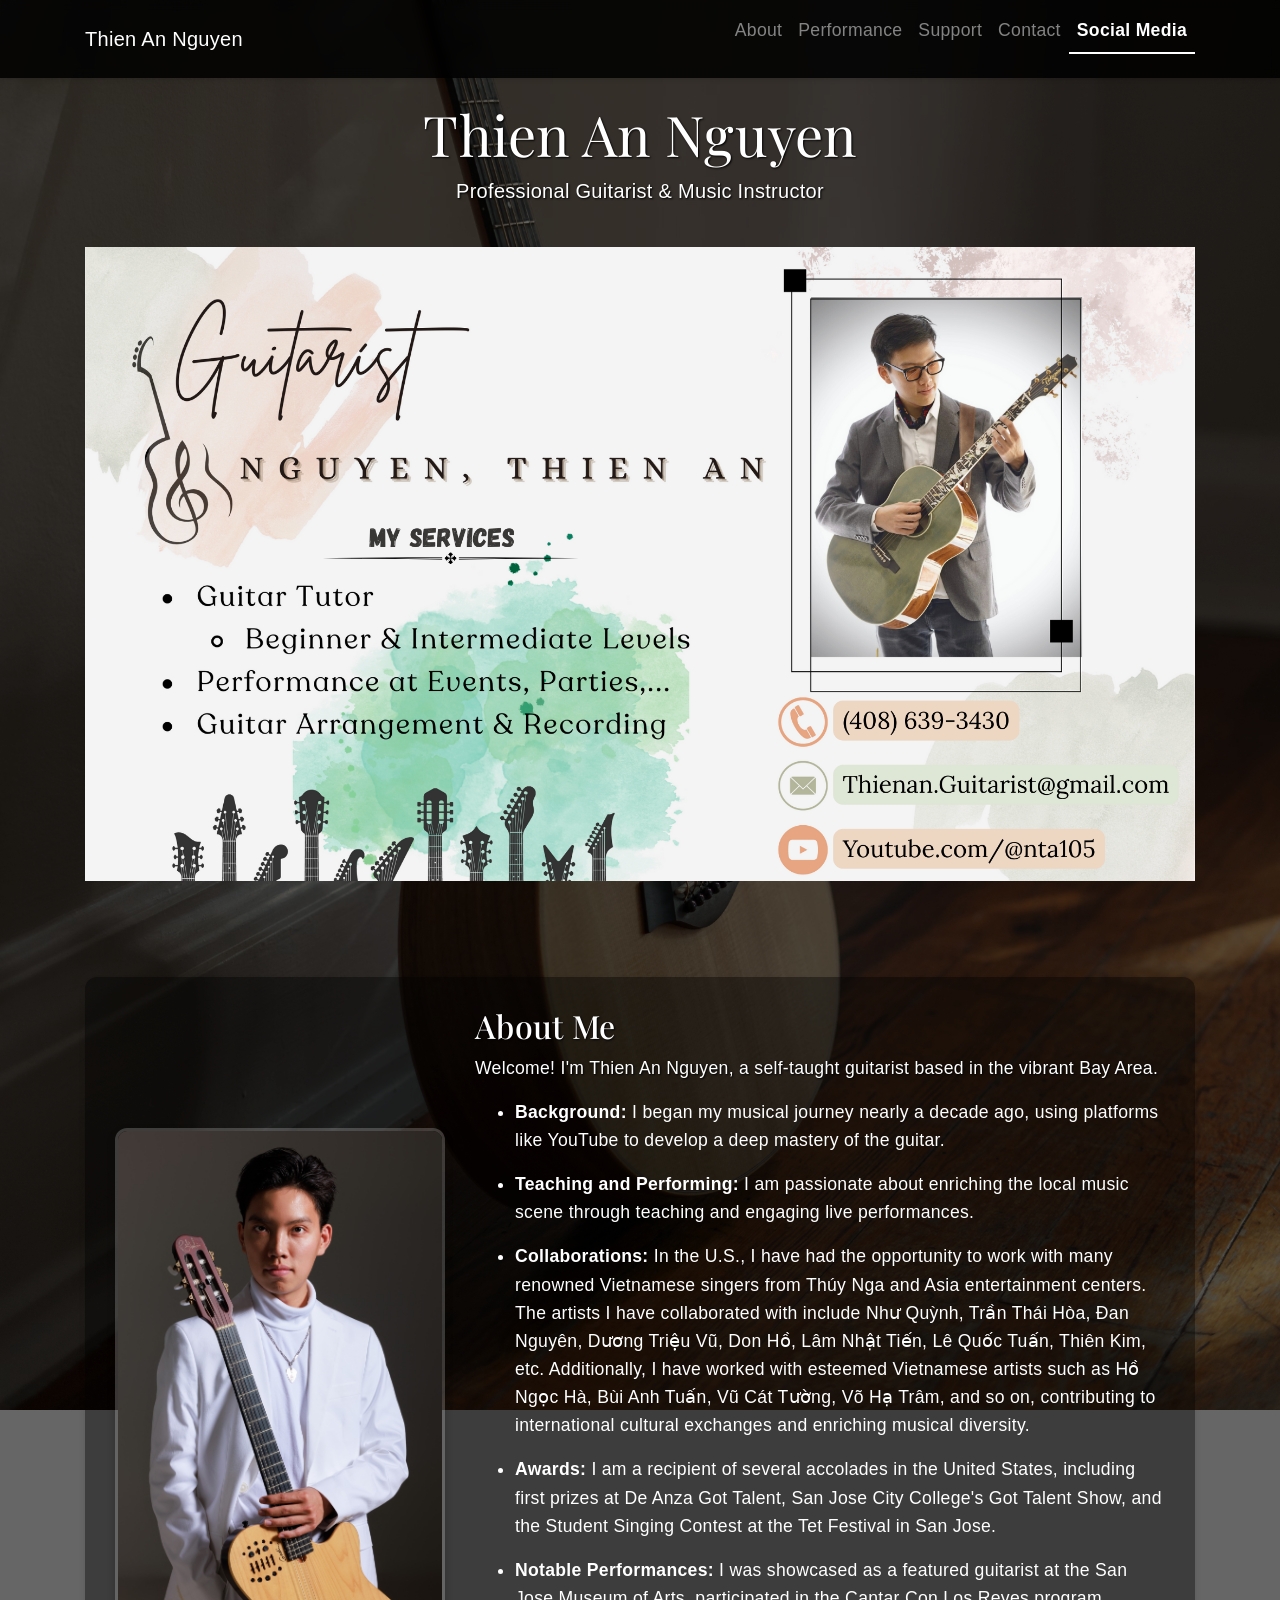
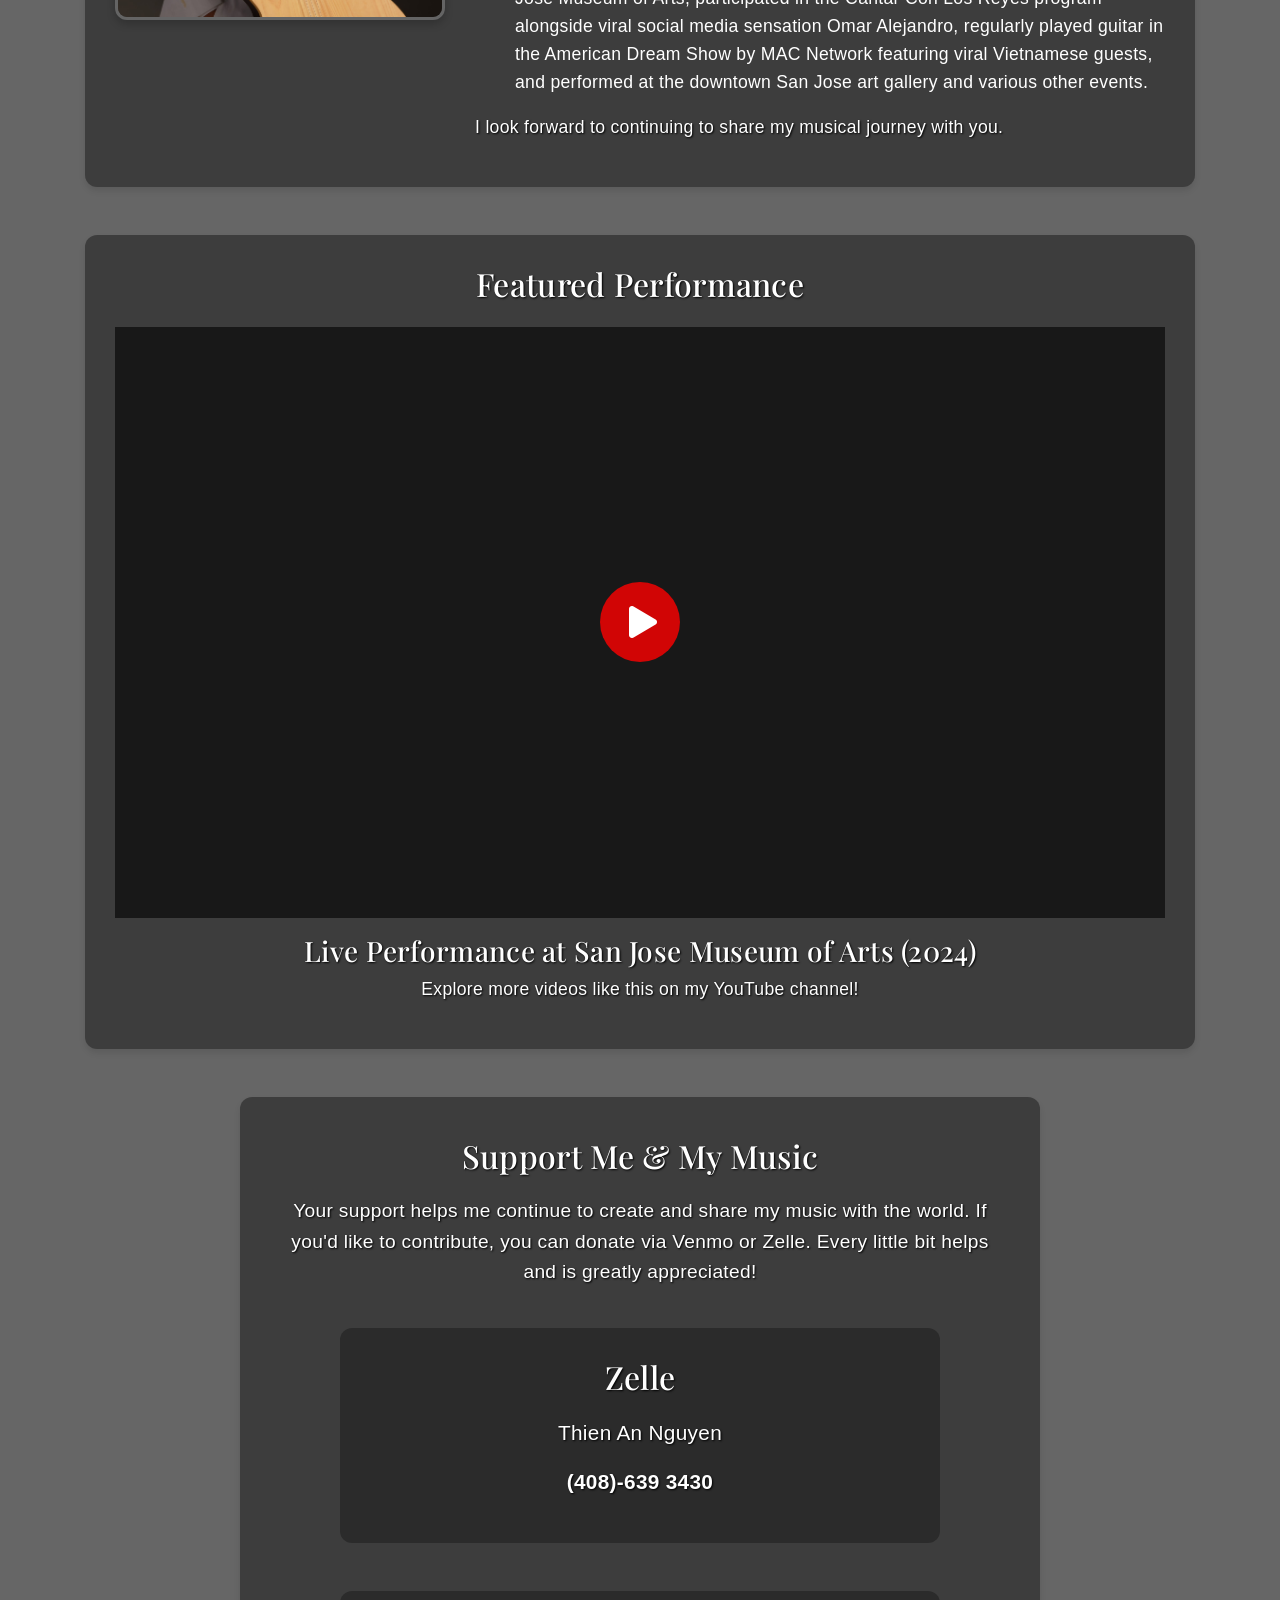
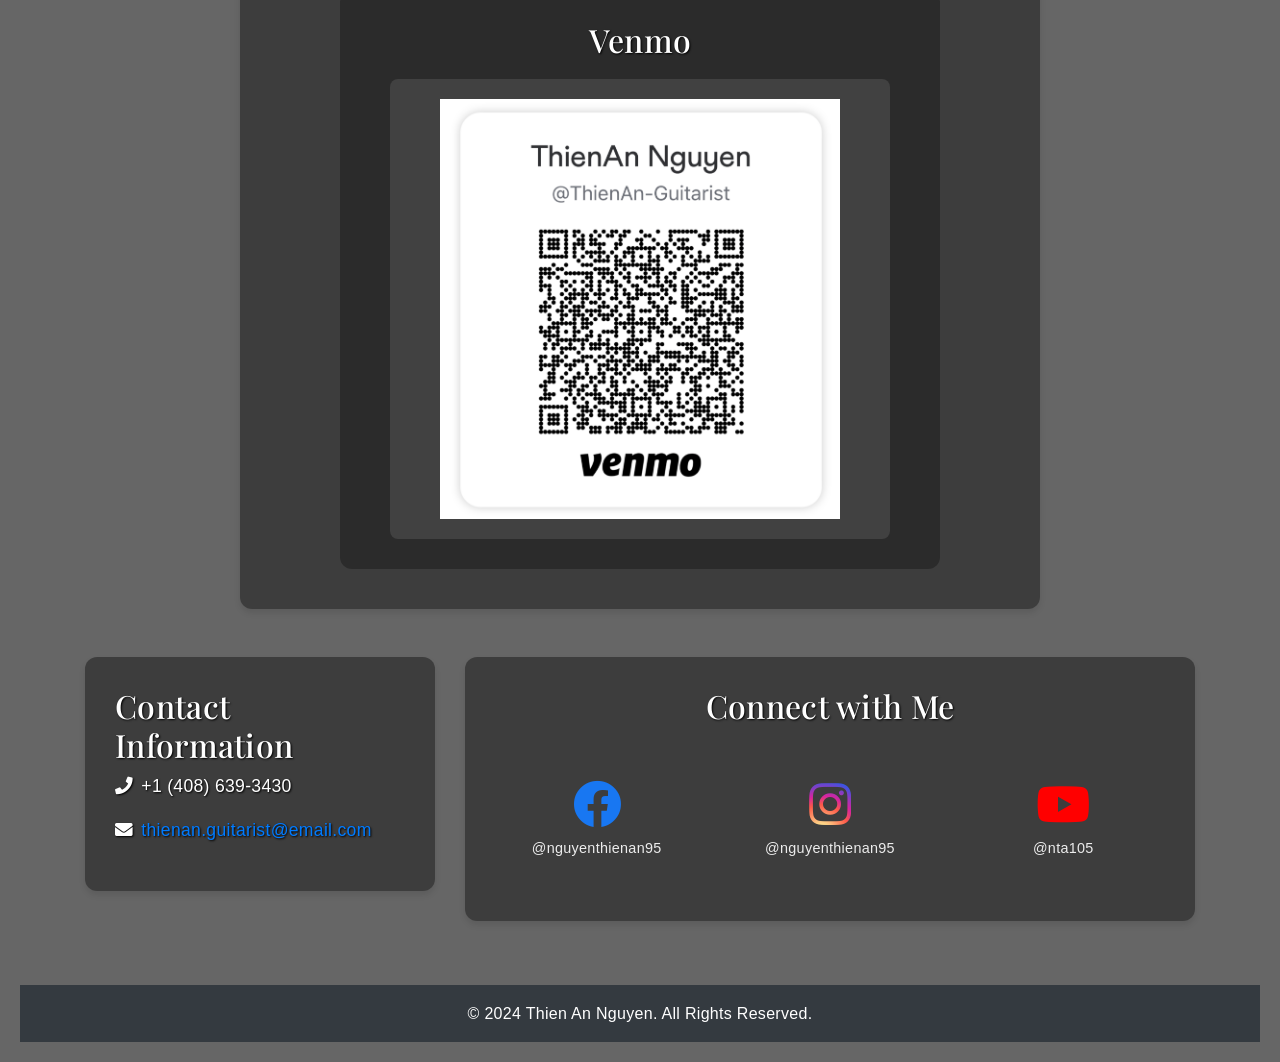
==== index.html @ 0497b530 "refactor: improve HTML structure and enhance CSS styles for better readability and responsiveness" ====
<!DOCTYPE html>
<html lang="en">

<head>
    <meta charset="UTF-8">
    <meta name="viewport" content="width=device-width, initial-scale=1.0">
    <meta name="description"
        content="Thien An Nguyen - Professional Guitarist & Music Instructor based in the Bay Area. Offering live performances and music instruction.">
    <meta name="robots" content="index,follow">
    <link rel="canonical" href="https://yourdomain.com/">
    <link rel="icon" href="favicon.ico" type="image/x-icon">
    <title>Thien An Nguyen - Guitarist | Professional Guitarist & Music Instructor</title>
    <link rel="stylesheet" href="https://maxcdn.bootstrapcdn.com/bootstrap/4.5.2/css/bootstrap.min.css">
    <link rel="stylesheet" href="https://cdnjs.cloudflare.com/ajax/libs/font-awesome/5.15.1/css/all.min.css">
    <link
        href="https://fonts.googleapis.com/css2?family=Merriweather:wght@300;400;700&family=Playfair+Display:wght@400;700&display=swap"
        rel="stylesheet">
    <link rel="stylesheet" href="styles.css">
</head>

<body>
    <nav class="navbar navbar-expand-lg navbar-dark fixed-top">
        <div class="container">
            <a class="navbar-brand" href="#">Thien An Nguyen</a>
            <button class="navbar-toggler" type="button" data-toggle="collapse" data-target="#navbarNav"
                aria-controls="navbarNav" aria-expanded="false" aria-label="Toggle navigation">
                <span class="navbar-toggler-icon"></span>
            </button>
            <div class="collapse navbar-collapse" id="navbarNav">
                <ul class="navbar-nav ml-auto">
                    <li class="nav-item">
                        <a class="nav-link" href="#about">About</a>
                    </li>
                    <li class="nav-item">
                        <a class="nav-link" href="#featured-video">Performance</a>
                    </li>
                    <li class="nav-item">
                        <a class="nav-link" href="#donate">Support</a>
                    </li>
                    <li class="nav-item">
                        <a class="nav-link" href="#contact-info">Contact</a>
                    </li>
                    <li class="nav-item">
                        <a class="nav-link" href="#connect">Social Media</a>
                    </li>
                </ul>
            </div>
        </div>
    </nav>

    <header class="text-center text-white">
        <div class="container py-4">
            <h1 class="display-4">Thien An Nguyen</h1>
            <p class="lead">Professional Guitarist & Music Instructor</p>
            <img src="images/Guitar (media 2).png" alt="Thien An Nguyen" class="img-fluid my-4" loading="lazy">
        </div>
    </header>

    <div class="container mt-5">
        <main>
            <!-- About Me Section - Full width -->
            <section id="about" class="mb-5">
                <div class="row align-items-center">
                    <!-- Profile Picture Column -->
                    <div class="col-lg-4 text-center mb-4 mb-lg-0">
                        <img src="images/profile.jpg" alt="Thien An Nguyen Profile" class="profile-image img-fluid mb-3"
                            loading="lazy">
                    </div>
                    <!-- About Me Content Column -->
                    <div class="col-lg-8">
                        <h2>About Me</h2>
                        <p>Welcome! I'm Thien An Nguyen, a self-taught guitarist based in the vibrant Bay Area.</p>
                        <ul>
                            <li><strong>Background:</strong> I began my musical journey nearly a decade ago, using
                                platforms like YouTube to develop a deep mastery of the guitar.</li>
                            <li><strong>Teaching and Performing:</strong> I am passionate about enriching the local
                                music scene through teaching and engaging live performances.</li>
                            <li><strong>Collaborations:</strong> In the U.S., I have had the opportunity to work with
                                many renowned Vietnamese singers from Thúy Nga and Asia entertainment centers. The
                                artists I have collaborated with include Như Quỳnh, Trần Thái Hòa, Đan Nguyên, Dương
                                Triệu Vũ, Don Hồ, Lâm Nhật Tiến, Lê Quốc Tuấn, Thiên Kim, etc. Additionally, I have
                                worked with esteemed Vietnamese artists such as Hồ Ngọc Hà, Bùi Anh Tuấn, Vũ Cát Tường,
                                Võ Hạ Trâm, and so on, contributing to international cultural exchanges and enriching
                                musical diversity.</li>
                            <li><strong>Awards:</strong> I am a recipient of several accolades in the United States,
                                including first prizes at De Anza Got Talent, San Jose City College's Got Talent Show,
                                and the Student Singing Contest at the Tet Festival in San Jose.</li>
                            <li><strong>Notable Performances:</strong> I was showcased as a featured guitarist at the
                                San Jose Museum of Arts, participated in the Cantar Con Los Reyes program alongside
                                viral social media sensation Omar Alejandro, regularly played guitar in the American
                                Dream Show by MAC Network featuring viral Vietnamese guests, and performed at the
                                downtown San Jose art gallery and various other events.</li>
                        </ul>
                        <p>I look forward to continuing to share my musical journey with you.</p>
                    </div>
                </div>
            </section>

            <!-- Featured Video Section -->
            <section id="featured-video" class="video-container mb-5">
                <h2 class="text-center mb-4">Featured Performance</h2>
                <div class="embed-responsive embed-responsive-16by9 video-wrapper">
                    <div id="video-overlay" class="video-overlay">
                        <button class="play-button">
                            <i class="fas fa-play"></i>
                        </button>
                    </div>
                    <iframe id="youtube-video" class="embed-responsive-item" src=""
                        data-src="https://www.youtube.com/embed/8Xu0W06eUaw"
                        allow="accelerometer; clipboard-write; encrypted-media; gyroscope; picture-in-picture"
                        allowfullscreen>
                    </iframe>
                </div>
                <div class="text-center mt-3">
                    <h3>Live Performance at San Jose Museum of Arts (2024)</h3>
                    <p>Explore more videos like this on my YouTube channel!</p>
                </div>
            </section>

            <!-- Support Section -->
            <section id="donate" class="mb-5">
                <h2 class="text-center">Support Me & My Music</h2>
                <p class="text-center">Your support helps me continue to create and share my music with the world. If
                    you'd like to contribute, you can donate via Venmo or Zelle. Every little bit helps and is greatly
                    appreciated!</p>

                <!-- Zelle Info -->
                <div class="support-card mb-5">
                    <h3>Zelle</h3>
                    <p>Thien An Nguyen</p>
                    <p><strong>(408)-639 3430</strong></p>
                </div>

                <!-- Venmo Info -->
                <div class="support-card">
                    <h3>Venmo</h3>
                    <div class="qr-container">
                        <img src="images/Venmo QRC.png" alt="Venmo QR Code" class="venmo-qr" loading="lazy">
                    </div>
                </div>
            </section>

            <!-- Improved Contact and Social Media section -->
            <div class="row mt-5">
                <div class="col-md-4">
                    <section id="contact-info" class="contact-card">
                        <h2>Contact Information</h2>
                        <div class="contact-details">
                            <p><i class="fas fa-phone mr-2"></i>+1 (408) 639-3430</p>
                            <p><i class="fas fa-envelope mr-2"></i><a
                                    href="mailto:thienan.guitarist@email.com">thienan.guitarist@email.com</a></p>
                        </div>
                    </section>
                </div>
                <div class="col-md-8">
                    <section id="connect">
                        <h2 class="text-center mb-4">Connect with Me</h2>
                        <div class="row justify-content-center">
                            <!-- Facebook Section -->
                            <div class="col-sm-4 text-center">
                                <div class="social-card">
                                    <a href="https://www.facebook.com/nguyenthienan95/" class="social-icon facebook"
                                        aria-label="Follow on Facebook">
                                        <i class="fab fa-facebook fa-2x"></i>
                                        <span class="social-handle">@nguyenthienan95</span>
                                    </a>
                                </div>
                            </div>

                            <!-- Instagram Section -->
                            <div class="col-sm-4 text-center">
                                <div class="social-card">
                                    <a href="https://www.instagram.com/nguyenthienan95/" class="social-icon instagram"
                                        aria-label="Follow on Instagram">
                                        <i class="fab fa-instagram fa-2x"></i>
                                        <span class="social-handle">@nguyenthienan95</span>
                                    </a>
                                </div>
                            </div>

                            <!-- YouTube Section -->
                            <div class="col-sm-4 text-center">
                                <div class="social-card">
                                    <a href="https://www.youtube.com/nta105" class="social-icon youtube"
                                        aria-label="Subscribe on YouTube">
                                        <i class="fab fa-youtube fa-2x"></i>
                                        <span class="social-handle">@nta105</span>
                                    </a>
                                </div>
                            </div>
                        </div>
                    </section>
                </div>
            </div>
        </main>
    </div>

    <footer class="bg-dark text-white text-center py-3 mt-4">
        &copy; 2024 Thien An Nguyen. All Rights Reserved.
    </footer>
    <script src="https://code.jquery.com/jquery-3.5.1.slim.min.js"></script>
    <script src="https://cdn.jsdelivr.net/npm/@popperjs/core@2.5.4/dist/umd/popper.min.js"></script>
    <script src="https://maxcdn.bootstrapcdn.com/bootstrap/4.5.2/js/bootstrap.min.js"></script>
    <script>
        // Add active class to nav links based on scroll position
        document.addEventListener('DOMContentLoaded', function () {
            const sections = document.querySelectorAll('section');
            const navLinks = document.querySelectorAll('.nav-link');

            window.addEventListener('scroll', () => {
                let current = '';

                sections.forEach(section => {
                    const sectionTop = section.offsetTop;
                    const sectionHeight = section.clientHeight;
                    if (pageYOffset >= sectionTop - 150) {
                        current = section.getAttribute('id');
                    }
                });

                navLinks.forEach(link => {
                    link.classList.remove('active');
                    if (link.getAttribute('href').slice(1) === current) {
                        link.classList.add('active');
                    }
                });
            });
        });
    </script>
    <script>
        document.addEventListener('DOMContentLoaded', function () {
            const overlay = document.getElementById('video-overlay');
            const video = document.getElementById('youtube-video');

            if (overlay && video) {
                overlay.addEventListener('click', function () {
                    const src = video.getAttribute('data-src');
                    if (src) {
                        video.src = src + '?autoplay=1';
                    }
                    overlay.classList.add('hidden');
                });
            }
        });
    </script>
    <!-- Back to Top Button -->
    <button id="back-to-top" aria-label="Back to top"
        style="display:none;position:fixed;bottom:1rem;right:1rem;background:#333;color:#fff;border:none;border-radius:50%;width:40px;height:40px;font-size:1.5rem;cursor:pointer;z-index:1000;">↑</button>
    <script>
        // Show/hide back-to-top button
        const backBtn = document.getElementById('back-to-top');
        window.addEventListener('scroll', () => {
            if (window.scrollY > 300) {
                backBtn.style.display = 'flex';
                backBtn.style.alignItems = 'center';
                backBtn.style.justifyContent = 'center';
            } else {
                backBtn.style.display = 'none';
            }
        });
        backBtn.addEventListener('click', () => {
            window.scrollTo({ top: 0, behavior: 'smooth' });
        });
    </script>
</body>

</html>
---- styles.css ----
body {
    font-family: 'Arial', sans-serif;
    letter-spacing: 0.3px;
    line-height: 1.6;
    color: #333;
    background: url('images/background.avif') no-repeat center center fixed;
    background-size: cover;
    padding: 20px;
    position: relative;
    padding-top: 76px;
}

/* Add smooth scrolling behavior */
html {
    scroll-behavior: smooth;
    scroll-padding-top: 76px;
}

/* Adjust navbar background for better visibility */
.navbar {
    background-color: rgba(0, 0, 0, 0.95);
    backdrop-filter: blur(5px);
    box-shadow: 0 2px 4px rgba(0, 0, 0, 0.1);
}

/* Active link styling */
.nav-link.active {
    color: #fff !important;
    font-weight: bold;
    border-bottom: 2px solid #fff;
}

/* Hover effect for nav links */
.nav-link:hover {
    color: rgba(255, 255, 255, 0.9) !important;
    transform: translateY(-1px);
    transition: all 0.2s ease;
}

h1,
h2,
h3 {
    font-family: 'Playfair Display', serif;
    /* Stylish header font */
    text-shadow: 1px 1px 2px black;
    /* Maintains text readability */
}

body::before {
    content: '';
    position: absolute;
    top: 0;
    left: 0;
    width: 100%;
    height: 100%;
    background-color: rgba(0, 0, 0, 0.6);
    /* increased opacity for better contrast */
    z-index: -1;
}

.container,
.navbar,
footer,
header,
section {
    background-color: transparent;
    color: #fff;
}

section {
    padding: 30px;
    background-color: rgba(0, 0, 0, 0.4);
    border-radius: 12px;
    margin-bottom: 40px;
    box-shadow: 0 4px 6px rgba(0, 0, 0, 0.1);
}

.navbar,
footer {
    background-color: rgba(0, 0, 0, 0.85);
}

/* Social icons base size */
.social-icon i {
    font-size: 2rem;
    transition: transform 0.2s;
}

/* Social icon hover – brighten colors */
.social-icon:hover i {
    transform: scale(1.1);
    filter: brightness(1.2);
}

/* Utility class to hide elements */
.hidden {
    display: none !important;
}

h1,
h2,
h3,
p {
    text-shadow: 1px 1px 2px black;
}

.social-icon {
    display: block;
    text-align: center;
    margin: 0 auto;
    text-decoration: none;
    padding: 15px;
}

.social-handle {
    display: block;
    text-align: center;
    margin-top: 8px;
    font-size: 0.9rem;
    color: #fff;
    opacity: 0.9;
}

.facebook i {
    color: #1877F2;
}

.instagram i {
    background: radial-gradient(circle farthest-corner at 30% 107%, #fdf497 0%, #fdf497 5%, #fd5949 45%, #d6249f 60%, #285AEB 90%);
    -webkit-background-clip: text;
    -webkit-text-fill-color: transparent;
    background-clip: text;
    text-fill-color: transparent;
}

.youtube i {
    color: #FF0000;
}


@media (max-width: 768px) {
    .header img {
        width: 100%;
    }
}

.social-icon i {
    font-size: 3rem;
    /* Increased from 2rem to 3rem */
    transition: transform 0.2s;
    /* Smooth size transition on hover */
}

.social-icon:hover i {
    transform: scale(1.1);
    /* Slightly enlarges the icon when hovered */
}

@media (max-width: 767px) {
    img.venmo-qr {
        width: 100%;
        /* makes the image width responsive to its container */
        max-width: 200px;
        /* limits the image size to not become too large */
        height: auto;
        /* keeps the aspect ratio intact */
    }
}

/* For larger screens */
@media (min-width: 768px) {
    img.venmo-qr {
        max-width: 100%;
        /* Allows the image to fill the container */
        height: auto;
        /* Maintains aspect ratio */
    }
}

/* Improve QR code sizing - make it bigger */
img.venmo-qr {
    max-width: 400px;
    /* Increased from 300px */
    width: 100%;
    height: auto;
    display: block;
    margin: 0 auto;
}

/* Center Zelle section text */
.support-card {
    text-align: center;
    padding: 25px;
    background: rgba(0, 0, 0, 0.3);
    border-radius: 8px;
    margin-bottom: 30px;
}

.support-card h3 {
    margin-bottom: 15px;
}

.support-card p {
    margin-bottom: 10px;
}

/* Improve social media section */
.social-icon {
    display: block;
    /* Makes the entire block centered */
    text-align: center;
    margin: 0 auto;
    text-decoration: none;
    padding: 15px;
}

.social-handle {
    display: block;
    text-align: center;
    margin-top: 8px;
    font-size: 0.9rem;
    color: #fff;
    opacity: 0.9;
}

/* Improve support container layout - vertical stack */
.support-container {
    display: block;
    max-width: 500px;
    margin: 0 auto;
}

.zelle-info,
.venmo-info {
    width: 100%;
    margin-bottom: 30px;
}

/* Add hover effect to support cards */
.support-card:hover {
    transform: translateY(-2px);
    transition: transform 0.2s ease;
    box-shadow: 0 6px 12px rgba(0, 0, 0, 0.15);
}

/* Profile image styling */
.profile-image {
    width: 100%;
    height: auto;
    max-width: 400px;
    /* Increased from 250px */
    object-fit: contain;
    /* Changed from cover to contain */
    border: 3px solid rgba(255, 255, 255, 0.2);
    box-shadow: 0 4px 8px rgba(0, 0, 0, 0.2);
    border-radius: 12px;
    /* Changed from rounded-circle to rounded corners */
}

/* Add responsive adjustments for profile image */
@media (max-width: 767px) {
    .profile-image {
        max-width: 300px;
    }
}

/* Improve text readability */
p,
li {
    font-size: 1.1rem;
    margin-bottom: 1rem;
}

/* Responsive QR code size for mobile */
@media (max-width: 767px) {
    img.venmo-qr {
        button:hover {
            transform: translateY(-1px);
            box-shadow: 0 4px 12px rgba(0, 0, 0, 0.2);
            /* subtle depth on hover */
        }

        max-width: 300px;
    }
}

/* Support section styling */
#donate {
    max-width: 800px;
    margin: 0 auto 40px;
    padding: 40px;
}

#donate h2 {
    margin-bottom: 20px;
}

#donate>p {
    max-width: 700px;
    margin: 0 auto 40px;
    font-size: 1.2rem;
    line-height: 1.6;
}

/* Support cards styling */
.support-card {
    text-align: center;
    padding: 30px;
    background: rgba(0, 0, 0, 0.3);
    border-radius: 12px;
    margin: 0 auto;
    max-width: 600px;
    transition: transform 0.2s ease, box-shadow 0.2s ease;
}

.support-card h3 {
    font-size: 2rem;
    margin-bottom: 20px;
    color: #fff;
}

.support-card p {
    font-size: 1.3rem;
    margin-bottom: 15px;
}

/* QR code container and styling */
.qr-container {
    padding: 20px;
    background: rgba(255, 255, 255, 0.1);
    border-radius: 8px;
    margin: 0 auto;
    max-width: 500px;
}

.venmo-qr {
    width: 100%;
    max-width: 450px;
    height: auto;
    display: block;
    margin: 0 auto;
}

/* Responsive adjustments */
@media (max-width: 767px) {
    #donate {
        padding: 20px;
    }

    .support-card {
        padding: 20px;
    }

    .venmo-qr {
        max-width: 350px;
    }

    .support-card h3 {
        font-size: 1.8rem;
    }

    .support-card p {
        font-size: 1.2rem;
    }
}

/* Video player improvements */
.video-wrapper {
    position: relative;
}

.video-overlay {
    position: absolute;
    top: 0;
    left: 0;
    width: 100%;
    height: 100%;
    background: rgba(0, 0, 0, 0.6);
    display: flex;
    justify-content: center;
    align-items: center;
    cursor: pointer;
    z-index: 1;
    transition: opacity 0.3s ease;
}

.video-overlay.hidden {
    opacity: 0;
    pointer-events: none;
}

.play-button {
    background: rgba(255, 0, 0, 0.8);
    border: none;
    border-radius: 50%;
    width: 80px;
    height: 80px;
    display: flex;
    justify-content: center;
    align-items: center;
    transition: transform 0.2s ease;
}

.play-button i {
    color: white;
    font-size: 2rem;
    margin-left: 5px;
}

.play-button:hover {
    transform: scale(1.1);
    background: rgba(255, 0, 0, 1);
}

/* Improve section transitions */
section {
    transition: transform 0.3s ease, opacity 0.3s ease;
}

section:hover {
    transform: translateY(-2px);
}

/* Add hover effects to support cards */
.support-card {
    transition: transform 0.2s ease, box-shadow 0.2s ease;
}

.support-card:hover {
    transform: translateY(-5px);
    box-shadow: 0 8px 16px rgba(0, 0, 0, 0.2);
}

/* Improve social media icons */
.social-card {
    transition: transform 0.2s ease;
    padding: 15px;
    border-radius: 8px;
}

.social-card:hover {
    transform: translateY(-5px);
    background: rgba(255, 255, 255, 0.1);
}
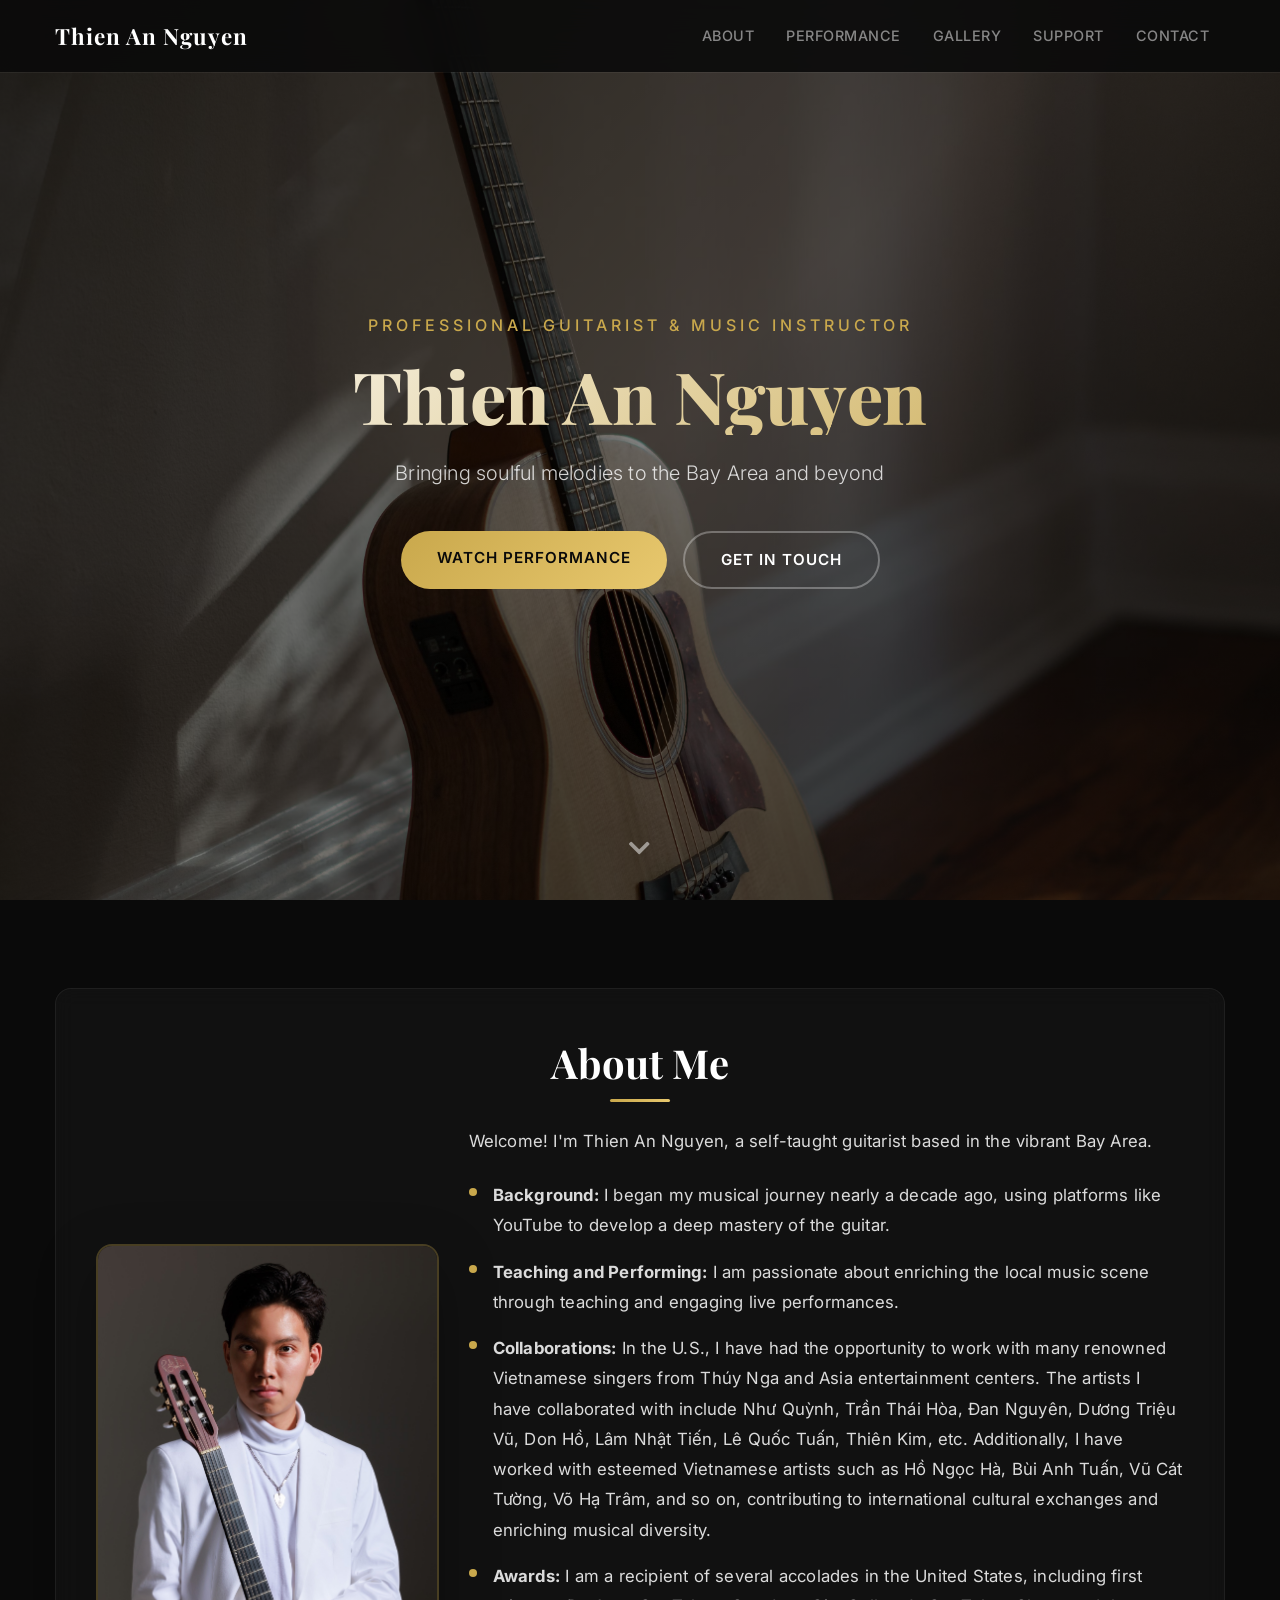
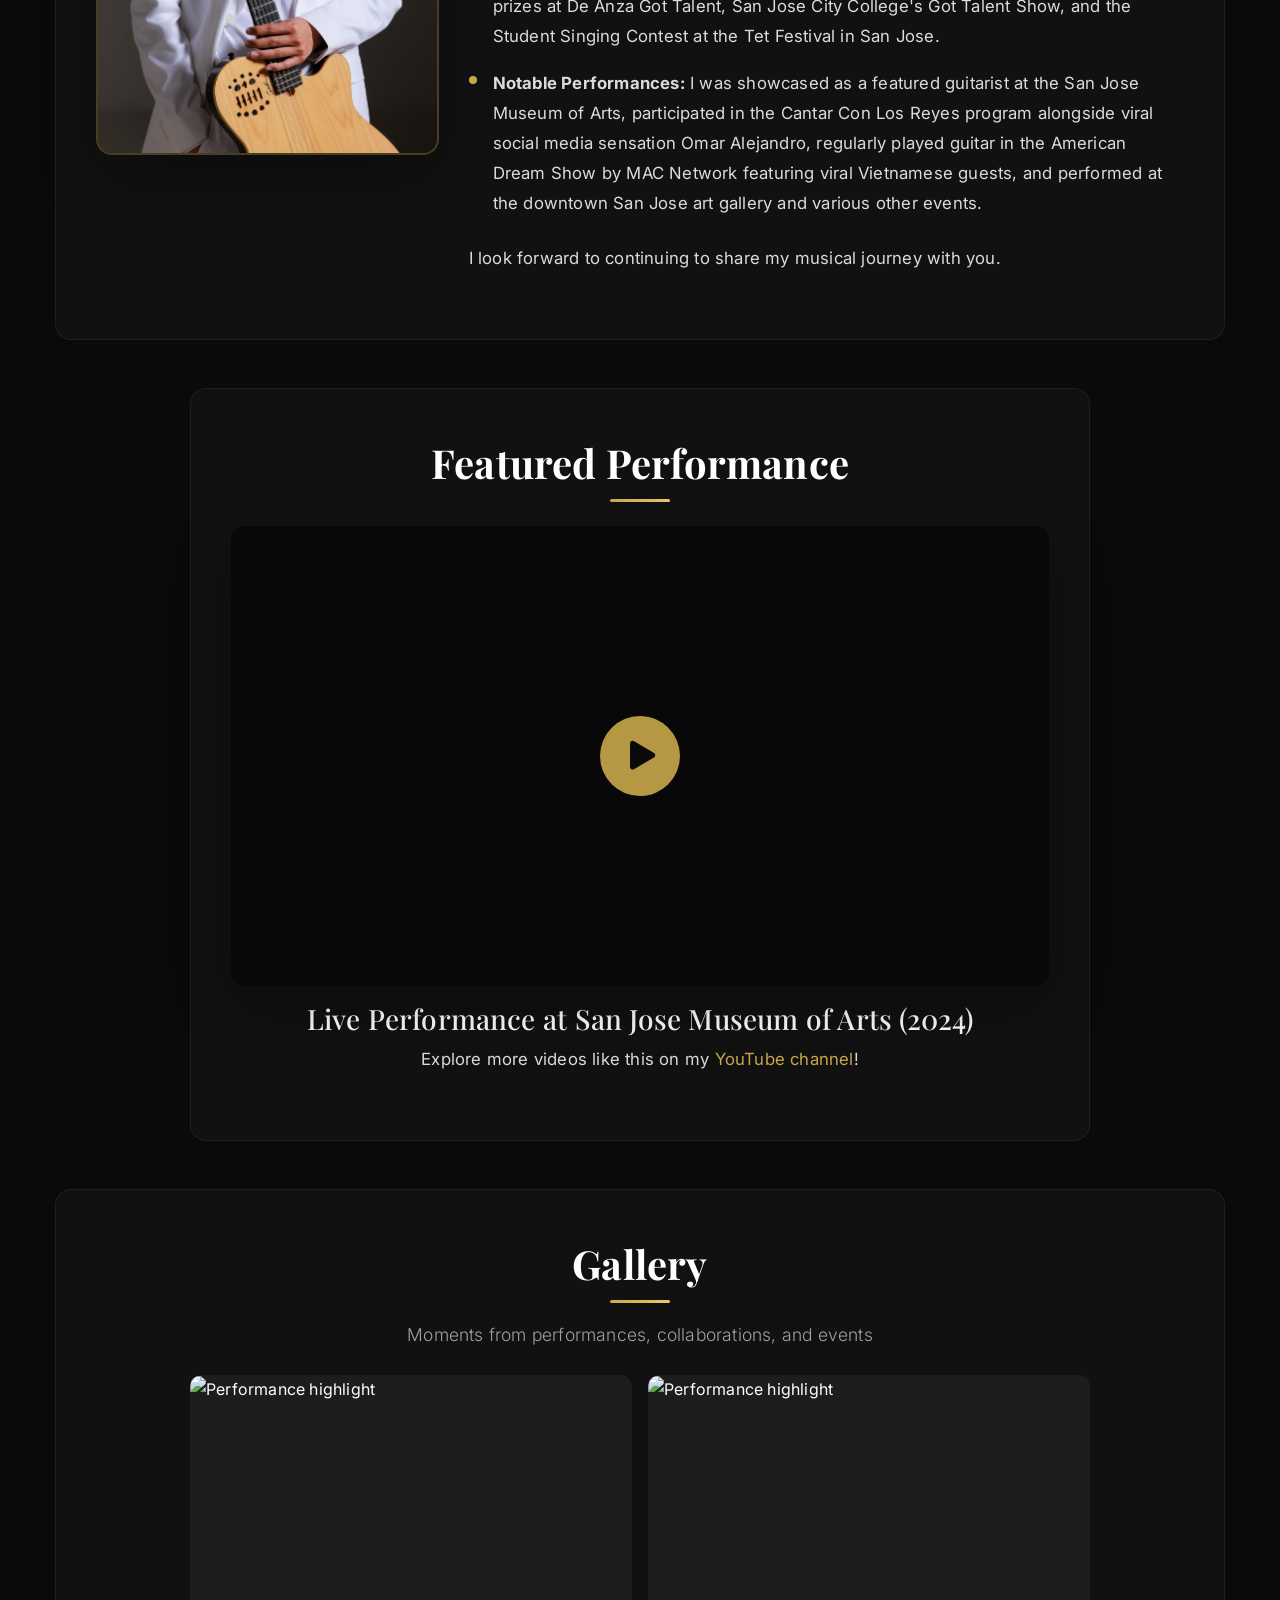
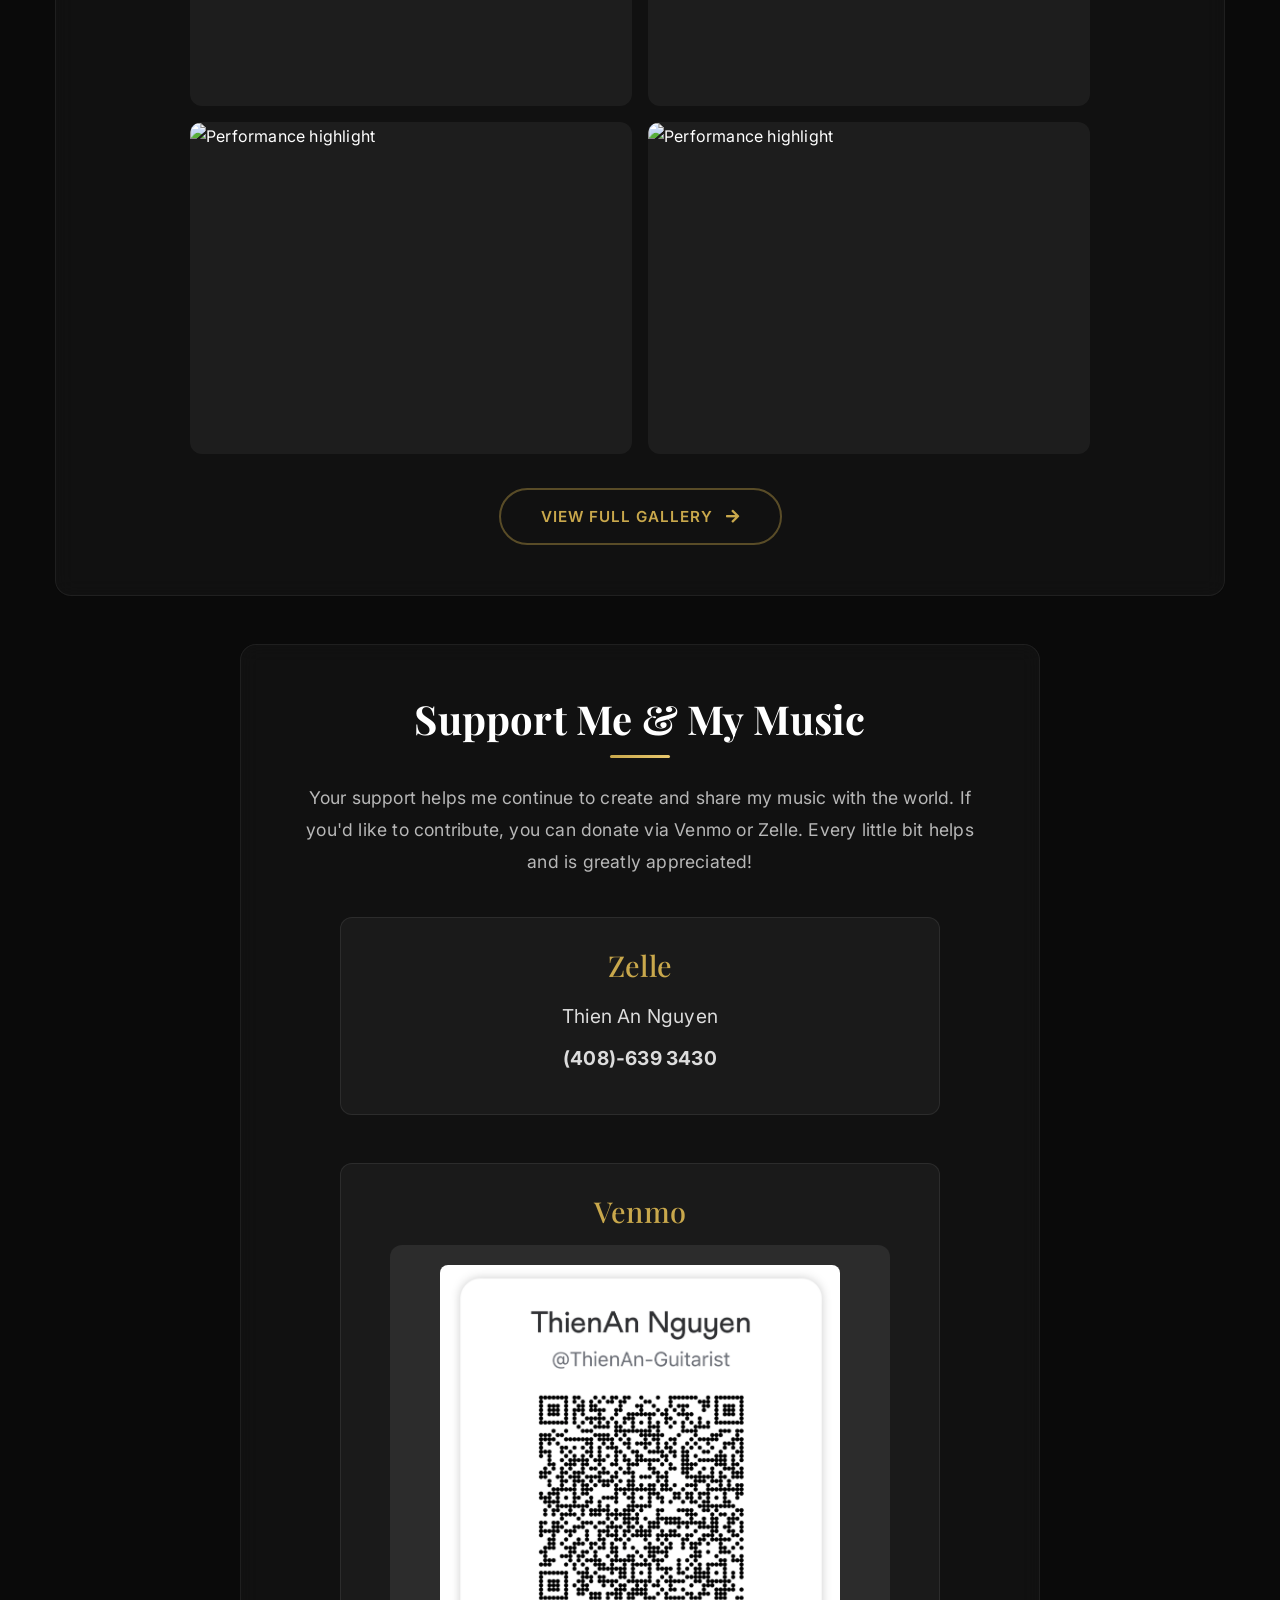
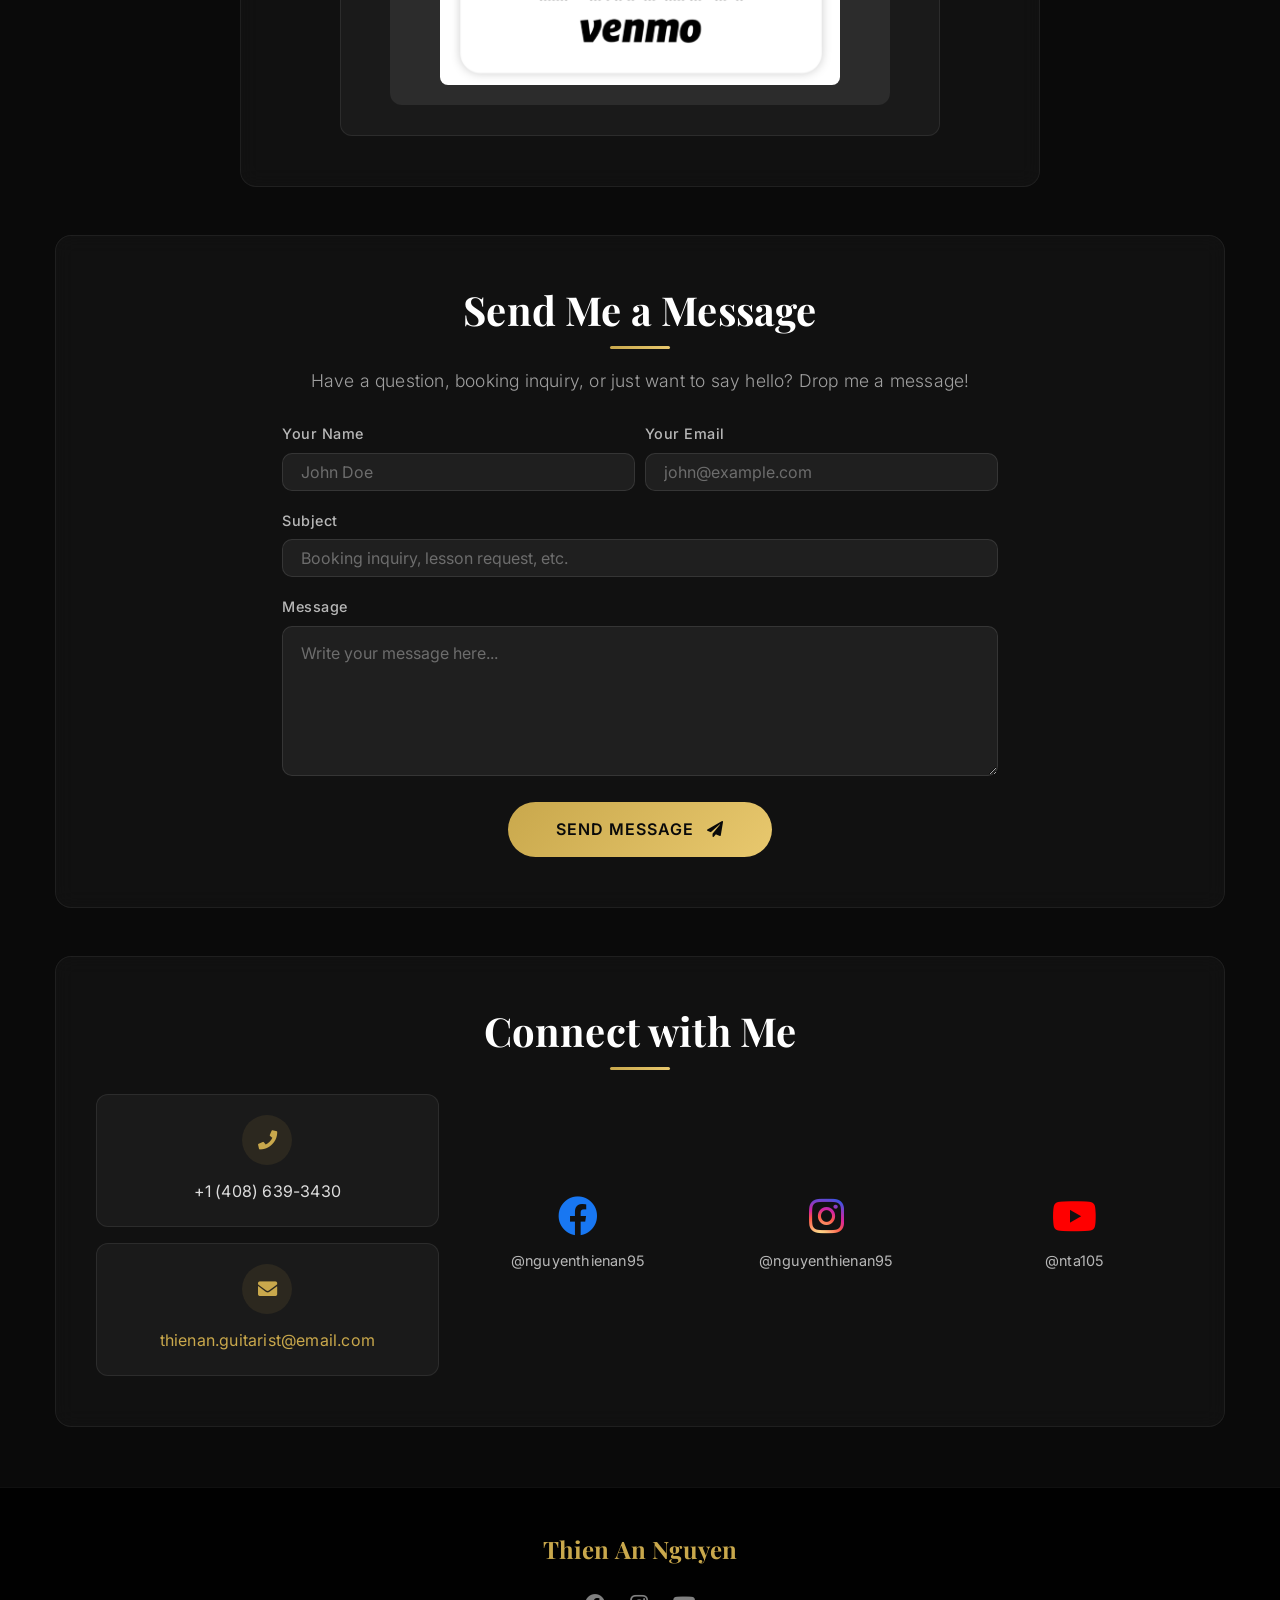
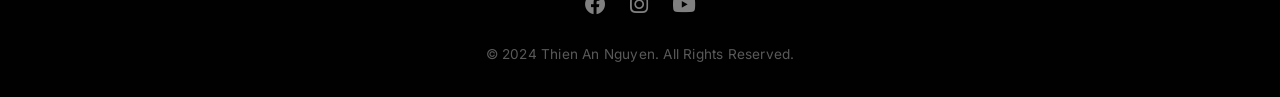
==== commit f5f7342f: "Add gallery page with CSS styles and lightbox functionality - Created index.html for the gallery pag" ====
--- a/index.html
+++ b/index.html
@@ -13,8 +13,9 @@
     <link rel="stylesheet" href="https://maxcdn.bootstrapcdn.com/bootstrap/4.5.2/css/bootstrap.min.css">
     <link rel="stylesheet" href="https://cdnjs.cloudflare.com/ajax/libs/font-awesome/5.15.1/css/all.min.css">
     <link
-        href="https://fonts.googleapis.com/css2?family=Merriweather:wght@300;400;700&family=Playfair+Display:wght@400;700&display=swap"
+        href="https://fonts.googleapis.com/css2?family=Inter:wght@300;400;500;600;700&family=Playfair+Display:wght@400;500;600;700;800&display=swap"
         rel="stylesheet">
+    <link href="https://unpkg.com/aos@2.3.1/dist/aos.css" rel="stylesheet">
     <link rel="stylesheet" href="styles.css">
 </head>
 
@@ -35,40 +36,51 @@
                         <a class="nav-link" href="#featured-video">Performance</a>
                     </li>
                     <li class="nav-item">
+                        <a class="nav-link" href="gallery/">Gallery</a>
+                    </li>
+                    <li class="nav-item">
                         <a class="nav-link" href="#donate">Support</a>
                     </li>
                     <li class="nav-item">
-                        <a class="nav-link" href="#contact-info">Contact</a>
-                    </li>
-                    <li class="nav-item">
-                        <a class="nav-link" href="#connect">Social Media</a>
+                        <a class="nav-link" href="#contact">Contact</a>
                     </li>
                 </ul>
             </div>
         </div>
     </nav>
 
-    <header class="text-center text-white">
-        <div class="container py-4">
-            <h1 class="display-4">Thien An Nguyen</h1>
-            <p class="lead">Professional Guitarist & Music Instructor</p>
-            <img src="images/Guitar (media 2).png" alt="Thien An Nguyen" class="img-fluid my-4" loading="lazy">
+    <header class="hero-section" id="home">
+        <div class="hero-overlay"></div>
+        <div class="container hero-content text-center text-white">
+            <p class="hero-subtitle" data-aos="fade-down" data-aos-delay="100">Professional Guitarist & Music Instructor</p>
+            <h1 class="hero-title" data-aos="fade-up" data-aos-delay="200">Thien An Nguyen</h1>
+            <p class="hero-tagline" data-aos="fade-up" data-aos-delay="400">Bringing soulful melodies to the Bay Area and beyond</p>
+            <div class="hero-cta" data-aos="fade-up" data-aos-delay="600">
+                <a href="#featured-video" class="btn-hero-primary">Watch Performance</a>
+                <a href="#contact" class="btn-hero-secondary">Get in Touch</a>
+            </div>
+        </div>
+        <div class="hero-scroll-indicator">
+            <a href="#about"><i class="fas fa-chevron-down"></i></a>
         </div>
     </header>
 
     <div class="container mt-5">
         <main>
             <!-- About Me Section - Full width -->
-            <section id="about" class="mb-5">
+            <section id="about" class="mb-5" data-aos="fade-up">
+                <div class="section-header text-center mb-4">
+                    <h2>About Me</h2>
+                    <div class="section-divider"></div>
+                </div>
                 <div class="row align-items-center">
                     <!-- Profile Picture Column -->
-                    <div class="col-lg-4 text-center mb-4 mb-lg-0">
+                    <div class="col-lg-4 text-center mb-4 mb-lg-0" data-aos="fade-right" data-aos-delay="200">
                         <img src="images/profile.jpg" alt="Thien An Nguyen Profile" class="profile-image img-fluid mb-3"
                             loading="lazy">
                     </div>
                     <!-- About Me Content Column -->
-                    <div class="col-lg-8">
-                        <h2>About Me</h2>
+                    <div class="col-lg-8" data-aos="fade-left" data-aos-delay="300" data-aos="fade-left" data-aos-delay="300">
                         <p>Welcome! I'm Thien An Nguyen, a self-taught guitarist based in the vibrant Bay Area.</p>
                         <ul>
                             <li><strong>Background:</strong> I began my musical journey nearly a decade ago, using
@@ -97,8 +109,11 @@
             </section>
 
             <!-- Featured Video Section -->
-            <section id="featured-video" class="video-container mb-5">
-                <h2 class="text-center mb-4">Featured Performance</h2>
+            <section id="featured-video" class="video-container mb-5" data-aos="fade-up">
+                <div class="section-header text-center mb-4">
+                    <h2>Featured Performance</h2>
+                    <div class="section-divider"></div>
+                </div>
                 <div class="embed-responsive embed-responsive-16by9 video-wrapper">
                     <div id="video-overlay" class="video-overlay">
                         <button class="play-button">
@@ -113,13 +128,54 @@
                 </div>
                 <div class="text-center mt-3">
                     <h3>Live Performance at San Jose Museum of Arts (2024)</h3>
-                    <p>Explore more videos like this on my YouTube channel!</p>
+                    <p>Explore more videos like this on my <a href="https://www.youtube.com/nta105" target="_blank" rel="noopener noreferrer">YouTube channel</a>!</p>
+                </div>
+            </section>
+
+            <!-- Photo Gallery Highlights -->
+            <section id="gallery" class="mb-5" data-aos="fade-up">
+                <div class="section-header text-center mb-4">
+                    <h2>Gallery</h2>
+                    <div class="section-divider"></div>
+                    <p class="section-subtitle">Moments from performances, collaborations, and events</p>
+                </div>
+                <div class="gallery-grid gallery-highlights">
+                    <div class="gallery-item" data-aos="zoom-in" data-aos-delay="100">
+                        <img src="images/gallery-1.jpg" alt="Performance highlight" loading="lazy">
+                        <div class="gallery-overlay">
+                            <i class="fas fa-camera"></i>
+                        </div>
+                    </div>
+                    <div class="gallery-item" data-aos="zoom-in" data-aos-delay="200">
+                        <img src="images/gallery-2.jpg" alt="Performance highlight" loading="lazy">
+                        <div class="gallery-overlay">
+                            <i class="fas fa-camera"></i>
+                        </div>
+                    </div>
+                    <div class="gallery-item" data-aos="zoom-in" data-aos-delay="300">
+                        <img src="images/gallery-3.jpg" alt="Performance highlight" loading="lazy">
+                        <div class="gallery-overlay">
+                            <i class="fas fa-camera"></i>
+                        </div>
+                    </div>
+                    <div class="gallery-item" data-aos="zoom-in" data-aos-delay="400">
+                        <img src="images/gallery-4.jpg" alt="Performance highlight" loading="lazy">
+                        <div class="gallery-overlay">
+                            <i class="fas fa-camera"></i>
+                        </div>
+                    </div>
+                </div>
+                <div class="text-center mt-4" data-aos="fade-up" data-aos-delay="500">
+                    <a href="gallery/" class="btn-view-gallery">View Full Gallery <i class="fas fa-arrow-right ml-2"></i></a>
                 </div>
             </section>
 
             <!-- Support Section -->
-            <section id="donate" class="mb-5">
-                <h2 class="text-center">Support Me & My Music</h2>
+            <section id="donate" class="mb-5" data-aos="fade-up">
+                <div class="section-header text-center mb-4">
+                    <h2>Support Me & My Music</h2>
+                    <div class="section-divider"></div>
+                </div>
                 <p class="text-center">Your support helps me continue to create and share my music with the world. If
                     you'd like to contribute, you can donate via Venmo or Zelle. Every little bit helps and is greatly
                     appreciated!</p>
@@ -140,23 +196,67 @@
                 </div>
             </section>
 
-            <!-- Improved Contact and Social Media section -->
-            <div class="row mt-5">
-                <div class="col-md-4">
-                    <section id="contact-info" class="contact-card">
-                        <h2>Contact Information</h2>
-                        <div class="contact-details">
-                            <p><i class="fas fa-phone mr-2"></i>+1 (408) 639-3430</p>
-                            <p><i class="fas fa-envelope mr-2"></i><a
-                                    href="mailto:thienan.guitarist@email.com">thienan.guitarist@email.com</a></p>
-                        </div>
-                    </section>
-                </div>
-                <div class="col-md-8">
-                    <section id="connect">
-                        <h2 class="text-center mb-4">Connect with Me</h2>
+            <!-- Contact Form Section -->
+            <section id="contact" class="mb-5" data-aos="fade-up">
+                <div class="section-header text-center mb-4">
+                    <h2>Send Me a Message</h2>
+                    <div class="section-divider"></div>
+                    <p class="section-subtitle">Have a question, booking inquiry, or just want to say hello? Drop me a message!</p>
+                </div>
+                <div class="row justify-content-center">
+                    <div class="col-lg-8">
+                        <form id="contact-form" action="https://formsubmit.co/thienan.guitarist@email.com" method="POST" class="contact-form">
+                            <!-- Honeypot for spam prevention -->
+                            <input type="text" name="_honey" style="display:none">
+                            <!-- Disable captcha redirect -->
+                            <input type="hidden" name="_captcha" value="false">
+                            <input type="hidden" name="_next" value="https://nta105.github.io/">
+                            <div class="form-row">
+                                <div class="form-group col-md-6">
+                                    <label for="name">Your Name</label>
+                                    <input type="text" class="form-control" id="name" name="name" placeholder="John Doe" required>
+                                </div>
+                                <div class="form-group col-md-6">
+                                    <label for="email">Your Email</label>
+                                    <input type="email" class="form-control" id="email" name="email" placeholder="john@example.com" required>
+                                </div>
+                            </div>
+                            <div class="form-group">
+                                <label for="subject">Subject</label>
+                                <input type="text" class="form-control" id="subject" name="_subject" placeholder="Booking inquiry, lesson request, etc.">
+                            </div>
+                            <div class="form-group">
+                                <label for="message">Message</label>
+                                <textarea class="form-control" id="message" name="message" rows="5" placeholder="Write your message here..." required></textarea>
+                            </div>
+                            <div class="text-center">
+                                <button type="submit" class="btn-submit">Send Message <i class="fas fa-paper-plane ml-2"></i></button>
+                            </div>
+                        </form>
+                    </div>
+                </div>
+            </section>
+
+            <!-- Contact Info & Social Media section -->
+            <section id="connect" data-aos="fade-up">
+                <div class="section-header text-center mb-4">
+                    <h2>Connect with Me</h2>
+                    <div class="section-divider"></div>
+                </div>
+                <div class="row align-items-center">
+                    <div class="col-md-4 mb-4 mb-md-0">
+                        <div class="contact-info-card text-center">
+                            <div class="contact-icon"><i class="fas fa-phone"></i></div>
+                            <p>+1 (408) 639-3430</p>
+                        </div>
+                        <div class="contact-info-card text-center mt-3">
+                            <div class="contact-icon"><i class="fas fa-envelope"></i></div>
+                            <p><a href="mailto:thienan.guitarist@email.com">thienan.guitarist@email.com</a></p>
+                        </div>
+                    </div>
+                    <div class="col-md-8">
                         <div class="row justify-content-center">
-                            <!-- Facebook Section -->
+                            <!-- Facebook -->
                             <div class="col-sm-4 text-center">
                                 <div class="social-card">
                                     <a href="https://www.facebook.com/nguyenthienan95/" class="social-icon facebook"
@@ -166,8 +266,7 @@
                                     </a>
                                 </div>
                             </div>
-
-                            <!-- Instagram Section -->
+                            <!-- Instagram -->
                             <div class="col-sm-4 text-center">
                                 <div class="social-card">
                                     <a href="https://www.instagram.com/nguyenthienan95/" class="social-icon instagram"
@@ -177,8 +276,7 @@
                                     </a>
                                 </div>
                             </div>
-
-                            <!-- YouTube Section -->
+                            <!-- YouTube -->
                             <div class="col-sm-4 text-center">
                                 <div class="social-card">
                                     <a href="https://www.youtube.com/nta105" class="social-icon youtube"
@@ -189,18 +287,30 @@
                                 </div>
                             </div>
                         </div>
-                    </section>
-                </div>
-            </div>
+                    </div>
+                </div>
+            </section>
         </main>
     </div>
 
-    <footer class="bg-dark text-white text-center py-3 mt-4">
-        &copy; 2024 Thien An Nguyen. All Rights Reserved.
+    <footer class="site-footer">
+        <div class="container">
+            <div class="footer-content">
+                <p class="footer-brand">Thien An Nguyen</p>
+                <div class="footer-social">
+                    <a href="https://www.facebook.com/nguyenthienan95/" aria-label="Facebook"><i class="fab fa-facebook"></i></a>
+                    <a href="https://www.instagram.com/nguyenthienan95/" aria-label="Instagram"><i class="fab fa-instagram"></i></a>
+                    <a href="https://www.youtube.com/nta105" aria-label="YouTube"><i class="fab fa-youtube"></i></a>
+                </div>
+                <p class="footer-copy">&copy; 2024 Thien An Nguyen. All Rights Reserved.</p>
+            </div>
+        </div>
     </footer>
     <script src="https://code.jquery.com/jquery-3.5.1.slim.min.js"></script>
     <script src="https://cdn.jsdelivr.net/npm/@popperjs/core@2.5.4/dist/umd/popper.min.js"></script>
     <script src="https://maxcdn.bootstrapcdn.com/bootstrap/4.5.2/js/bootstrap.min.js"></script>
+    <script src="https://unpkg.com/aos@2.3.1/dist/aos.js"></script>
+    <script>AOS.init({ duration: 800, once: true, offset: 100 });</script>
     <script>
         // Add active class to nav links based on scroll position
         document.addEventListener('DOMContentLoaded', function () {
--- a/styles.css
+++ b/styles.css
@@ -1,372 +1,335 @@
-body {
-    font-family: 'Arial', sans-serif;
-    letter-spacing: 0.3px;
-    line-height: 1.6;
-    color: #333;
-    background: url('images/background.avif') no-repeat center center fixed;
-    background-size: cover;
-    padding: 20px;
-    position: relative;
-    padding-top: 76px;
-}
-
-/* Add smooth scrolling behavior */
+/* ===== BASE & RESET ===== */
+* {
+    margin: 0;
+    padding: 0;
+    box-sizing: border-box;
+}
+
 html {
     scroll-behavior: smooth;
     scroll-padding-top: 76px;
 }
 
-/* Adjust navbar background for better visibility */
+body {
+    font-family: 'Inter', -apple-system, BlinkMacSystemFont, sans-serif;
+    letter-spacing: 0.2px;
+    line-height: 1.7;
+    color: #e0e0e0;
+    background: #0a0a0a;
+    position: relative;
+    padding-top: 0;
+    overflow-x: hidden;
+}
+
+/* ===== NAVBAR ===== */
 .navbar {
-    background-color: rgba(0, 0, 0, 0.95);
-    backdrop-filter: blur(5px);
-    box-shadow: 0 2px 4px rgba(0, 0, 0, 0.1);
-}
-
-/* Active link styling */
+    background-color: rgba(10, 10, 10, 0.9);
+    backdrop-filter: blur(20px);
+    -webkit-backdrop-filter: blur(20px);
+    box-shadow: 0 1px 0 rgba(255, 255, 255, 0.05);
+    padding: 12px 0;
+    transition: all 0.3s ease;
+    z-index: 1000;
+}
+
+.navbar-brand {
+    font-family: 'Playfair Display', serif;
+    font-weight: 700;
+    font-size: 1.4rem;
+    letter-spacing: 1px;
+}
+
+.nav-link {
+    font-weight: 500;
+    font-size: 0.9rem;
+    letter-spacing: 0.5px;
+    text-transform: uppercase;
+    padding: 8px 16px !important;
+    transition: all 0.3s ease;
+    position: relative;
+}
+
+.nav-link::after {
+    content: '';
+    position: absolute;
+    bottom: 4px;
+    left: 50%;
+    width: 0;
+    height: 2px;
+    background: linear-gradient(90deg, #c9a84c, #f0d78c);
+    transition: all 0.3s ease;
+    transform: translateX(-50%);
+}
+
+.nav-link:hover::after,
+.nav-link.active::after {
+    width: 60%;
+}
+
+.nav-link:hover {
+    color: #f0d78c !important;
+}
+
 .nav-link.active {
-    color: #fff !important;
-    font-weight: bold;
-    border-bottom: 2px solid #fff;
-}
-
-/* Hover effect for nav links */
-.nav-link:hover {
-    color: rgba(255, 255, 255, 0.9) !important;
-    transform: translateY(-1px);
-    transition: all 0.2s ease;
-}
-
-h1,
-h2,
-h3 {
-    font-family: 'Playfair Display', serif;
-    /* Stylish header font */
-    text-shadow: 1px 1px 2px black;
-    /* Maintains text readability */
-}
-
-body::before {
-    content: '';
+    color: #f0d78c !important;
+    font-weight: 600;
+}
+
+/* ===== HERO SECTION ===== */
+.hero-section {
+    min-height: 100vh;
+    display: flex;
+    align-items: center;
+    justify-content: center;
+    position: relative;
+    background: url('images/background.avif') no-repeat center center;
+    background-size: cover;
+    background-attachment: fixed;
+}
+
+.hero-overlay {
     position: absolute;
     top: 0;
     left: 0;
     width: 100%;
     height: 100%;
-    background-color: rgba(0, 0, 0, 0.6);
-    /* increased opacity for better contrast */
-    z-index: -1;
-}
-
-.container,
-.navbar,
-footer,
-header,
-section {
-    background-color: transparent;
-    color: #fff;
-}
-
-section {
-    padding: 30px;
-    background-color: rgba(0, 0, 0, 0.4);
-    border-radius: 12px;
-    margin-bottom: 40px;
-    box-shadow: 0 4px 6px rgba(0, 0, 0, 0.1);
-}
-
-.navbar,
-footer {
-    background-color: rgba(0, 0, 0, 0.85);
-}
-
-/* Social icons base size */
-.social-icon i {
-    font-size: 2rem;
-    transition: transform 0.2s;
-}
-
-/* Social icon hover – brighten colors */
-.social-icon:hover i {
-    transform: scale(1.1);
-    filter: brightness(1.2);
-}
-
-/* Utility class to hide elements */
-.hidden {
-    display: none !important;
-}
-
-h1,
-h2,
-h3,
-p {
-    text-shadow: 1px 1px 2px black;
-}
-
-.social-icon {
-    display: block;
-    text-align: center;
-    margin: 0 auto;
-    text-decoration: none;
-    padding: 15px;
-}
-
-.social-handle {
-    display: block;
-    text-align: center;
-    margin-top: 8px;
-    font-size: 0.9rem;
-    color: #fff;
-    opacity: 0.9;
-}
-
-.facebook i {
-    color: #1877F2;
-}
-
-.instagram i {
-    background: radial-gradient(circle farthest-corner at 30% 107%, #fdf497 0%, #fdf497 5%, #fd5949 45%, #d6249f 60%, #285AEB 90%);
+    background: linear-gradient(
+        135deg,
+        rgba(0, 0, 0, 0.75) 0%,
+        rgba(0, 0, 0, 0.5) 50%,
+        rgba(0, 0, 0, 0.75) 100%
+    );
+    z-index: 1;
+}
+
+.hero-content {
+    position: relative;
+    z-index: 2;
+    padding: 40px 20px;
+}
+
+.hero-subtitle {
+    font-size: 1rem;
+    font-weight: 500;
+    letter-spacing: 4px;
+    text-transform: uppercase;
+    color: #c9a84c;
+    margin-bottom: 16px;
+}
+
+.hero-title {
+    font-family: 'Playfair Display', serif;
+    font-size: 4.5rem;
+    font-weight: 800;
+    line-height: 1.1;
+    margin-bottom: 20px;
+    background: linear-gradient(135deg, #ffffff 0%, #c9a84c 100%);
     -webkit-background-clip: text;
     -webkit-text-fill-color: transparent;
     background-clip: text;
-    text-fill-color: transparent;
-}
-
-.youtube i {
-    color: #FF0000;
-}
-
-
-@media (max-width: 768px) {
-    .header img {
-        width: 100%;
-    }
-}
-
-.social-icon i {
-    font-size: 3rem;
-    /* Increased from 2rem to 3rem */
-    transition: transform 0.2s;
-    /* Smooth size transition on hover */
-}
-
-.social-icon:hover i {
-    transform: scale(1.1);
-    /* Slightly enlarges the icon when hovered */
-}
-
-@media (max-width: 767px) {
-    img.venmo-qr {
-        width: 100%;
-        /* makes the image width responsive to its container */
-        max-width: 200px;
-        /* limits the image size to not become too large */
-        height: auto;
-        /* keeps the aspect ratio intact */
-    }
-}
-
-/* For larger screens */
-@media (min-width: 768px) {
-    img.venmo-qr {
-        max-width: 100%;
-        /* Allows the image to fill the container */
-        height: auto;
-        /* Maintains aspect ratio */
-    }
-}
-
-/* Improve QR code sizing - make it bigger */
-img.venmo-qr {
-    max-width: 400px;
-    /* Increased from 300px */
-    width: 100%;
-    height: auto;
-    display: block;
-    margin: 0 auto;
-}
-
-/* Center Zelle section text */
-.support-card {
-    text-align: center;
-    padding: 25px;
-    background: rgba(0, 0, 0, 0.3);
-    border-radius: 8px;
-    margin-bottom: 30px;
-}
-
-.support-card h3 {
-    margin-bottom: 15px;
-}
-
-.support-card p {
-    margin-bottom: 10px;
-}
-
-/* Improve social media section */
-.social-icon {
-    display: block;
-    /* Makes the entire block centered */
-    text-align: center;
-    margin: 0 auto;
-    text-decoration: none;
-    padding: 15px;
-}
-
-.social-handle {
-    display: block;
-    text-align: center;
+}
+
+.hero-tagline {
+    font-size: 1.25rem;
+    color: rgba(255, 255, 255, 0.8);
+    margin-bottom: 40px;
+    font-weight: 300;
+}
+
+.hero-cta {
+    display: flex;
+    gap: 16px;
+    justify-content: center;
+    flex-wrap: wrap;
+}
+
+.btn-hero-primary {
+    padding: 14px 36px;
+    background: linear-gradient(135deg, #c9a84c, #e8c86e);
+    color: #0a0a0a;
+    font-weight: 600;
+    font-size: 0.95rem;
+    letter-spacing: 1px;
+    text-transform: uppercase;
+    border: none;
+    border-radius: 50px;
+    text-decoration: none;
+    transition: all 0.3s ease;
+}
+
+.btn-hero-primary:hover {
+    transform: translateY(-2px);
+    box-shadow: 0 8px 30px rgba(201, 168, 76, 0.4);
+    color: #0a0a0a;
+    text-decoration: none;
+}
+
+.btn-hero-secondary {
+    padding: 14px 36px;
+    background: transparent;
+    color: #fff;
+    font-weight: 600;
+    font-size: 0.95rem;
+    letter-spacing: 1px;
+    text-transform: uppercase;
+    border: 2px solid rgba(255, 255, 255, 0.3);
+    border-radius: 50px;
+    text-decoration: none;
+    transition: all 0.3s ease;
+}
+
+.btn-hero-secondary:hover {
+    border-color: #c9a84c;
+    color: #c9a84c;
+    text-decoration: none;
+}
+
+.hero-scroll-indicator {
+    position: absolute;
+    bottom: 30px;
+    left: 50%;
+    transform: translateX(-50%);
+    z-index: 2;
+    animation: bounce 2s infinite;
+}
+
+.hero-scroll-indicator a {
+    color: rgba(255, 255, 255, 0.5);
+    font-size: 1.5rem;
+    text-decoration: none;
+    transition: color 0.3s ease;
+}
+
+.hero-scroll-indicator a:hover {
+    color: #c9a84c;
+}
+
+@keyframes bounce {
+    0%, 20%, 50%, 80%, 100% { transform: translateX(-50%) translateY(0); }
+    40% { transform: translateX(-50%) translateY(-10px); }
+    60% { transform: translateX(-50%) translateY(-5px); }
+}
+
+/* ===== SECTION COMMON ===== */
+.container {
+    max-width: 1200px;
+}
+
+.container.mt-5 {
+    padding-top: 40px;
+}
+
+section {
+    padding: 50px 40px;
+    background: rgba(255, 255, 255, 0.03);
+    border: 1px solid rgba(255, 255, 255, 0.06);
+    border-radius: 16px;
+    margin-bottom: 60px;
+    backdrop-filter: blur(10px);
+    transition: transform 0.3s ease;
+    color: #fff;
+}
+
+section:hover {
+    transform: translateY(-2px);
+}
+
+.section-header h2 {
+    font-family: 'Playfair Display', serif;
+    font-size: 2.5rem;
+    font-weight: 700;
+    color: #fff;
+    text-shadow: none;
+}
+
+.section-divider {
+    width: 60px;
+    height: 3px;
+    background: linear-gradient(90deg, #c9a84c, #e8c86e);
+    margin: 12px auto 16px;
+    border-radius: 2px;
+}
+
+.section-subtitle {
+    font-size: 1.1rem;
+    color: rgba(255, 255, 255, 0.6);
+    font-weight: 300;
     margin-top: 8px;
-    font-size: 0.9rem;
-    color: #fff;
-    opacity: 0.9;
-}
-
-/* Improve support container layout - vertical stack */
-.support-container {
-    display: block;
-    max-width: 500px;
-    margin: 0 auto;
-}
-
-.zelle-info,
-.venmo-info {
-    width: 100%;
-    margin-bottom: 30px;
-}
-
-/* Add hover effect to support cards */
-.support-card:hover {
-    transform: translateY(-2px);
-    transition: transform 0.2s ease;
-    box-shadow: 0 6px 12px rgba(0, 0, 0, 0.15);
-}
-
-/* Profile image styling */
+}
+
+/* ===== TYPOGRAPHY ===== */
+h1, h2, h3 {
+    font-family: 'Playfair Display', serif;
+    text-shadow: none;
+    color: #fff;
+}
+
+p, li {
+    font-size: 1.05rem;
+    line-height: 1.8;
+    color: rgba(255, 255, 255, 0.85);
+    text-shadow: none;
+}
+
+a {
+    color: #c9a84c;
+    transition: color 0.3s ease;
+}
+
+a:hover {
+    color: #e8c86e;
+}
+
+/* ===== ABOUT SECTION ===== */
 .profile-image {
     width: 100%;
     height: auto;
-    max-width: 400px;
-    /* Increased from 250px */
+    max-width: 380px;
     object-fit: contain;
-    /* Changed from cover to contain */
-    border: 3px solid rgba(255, 255, 255, 0.2);
-    box-shadow: 0 4px 8px rgba(0, 0, 0, 0.2);
-    border-radius: 12px;
-    /* Changed from rounded-circle to rounded corners */
-}
-
-/* Add responsive adjustments for profile image */
-@media (max-width: 767px) {
-    .profile-image {
-        max-width: 300px;
-    }
-}
-
-/* Improve text readability */
-p,
-li {
-    font-size: 1.1rem;
-    margin-bottom: 1rem;
-}
-
-/* Responsive QR code size for mobile */
-@media (max-width: 767px) {
-    img.venmo-qr {
-        button:hover {
-            transform: translateY(-1px);
-            box-shadow: 0 4px 12px rgba(0, 0, 0, 0.2);
-            /* subtle depth on hover */
-        }
-
-        max-width: 300px;
-    }
-}
-
-/* Support section styling */
-#donate {
-    max-width: 800px;
-    margin: 0 auto 40px;
-    padding: 40px;
-}
-
-#donate h2 {
-    margin-bottom: 20px;
-}
-
-#donate>p {
-    max-width: 700px;
-    margin: 0 auto 40px;
-    font-size: 1.2rem;
-    line-height: 1.6;
-}
-
-/* Support cards styling */
-.support-card {
-    text-align: center;
-    padding: 30px;
-    background: rgba(0, 0, 0, 0.3);
-    border-radius: 12px;
-    margin: 0 auto;
-    max-width: 600px;
-    transition: transform 0.2s ease, box-shadow 0.2s ease;
-}
-
-.support-card h3 {
-    font-size: 2rem;
-    margin-bottom: 20px;
-    color: #fff;
-}
-
-.support-card p {
-    font-size: 1.3rem;
-    margin-bottom: 15px;
-}
-
-/* QR code container and styling */
-.qr-container {
-    padding: 20px;
-    background: rgba(255, 255, 255, 0.1);
-    border-radius: 8px;
-    margin: 0 auto;
-    max-width: 500px;
-}
-
-.venmo-qr {
-    width: 100%;
-    max-width: 450px;
-    height: auto;
-    display: block;
-    margin: 0 auto;
-}
-
-/* Responsive adjustments */
-@media (max-width: 767px) {
-    #donate {
-        padding: 20px;
-    }
-
-    .support-card {
-        padding: 20px;
-    }
-
-    .venmo-qr {
-        max-width: 350px;
-    }
-
-    .support-card h3 {
-        font-size: 1.8rem;
-    }
-
-    .support-card p {
-        font-size: 1.2rem;
-    }
-}
-
-/* Video player improvements */
+    border: 2px solid rgba(201, 168, 76, 0.3);
+    box-shadow: 0 20px 60px rgba(0, 0, 0, 0.3);
+    border-radius: 16px;
+    transition: transform 0.3s ease, box-shadow 0.3s ease;
+}
+
+.profile-image:hover {
+    transform: scale(1.02);
+    box-shadow: 0 25px 70px rgba(0, 0, 0, 0.4);
+}
+
+#about ul {
+    list-style: none;
+    padding-left: 0;
+}
+
+#about ul li {
+    padding: 8px 0;
+    padding-left: 24px;
+    position: relative;
+}
+
+#about ul li::before {
+    content: '';
+    position: absolute;
+    left: 0;
+    top: 16px;
+    width: 8px;
+    height: 8px;
+    background: #c9a84c;
+    border-radius: 50%;
+}
+
+/* ===== VIDEO SECTION ===== */
+.video-container {
+    max-width: 900px;
+    margin: 0 auto 60px;
+}
+
 .video-wrapper {
     position: relative;
+    border-radius: 12px;
+    overflow: hidden;
+    box-shadow: 0 20px 60px rgba(0, 0, 0, 0.3);
 }
 
 .video-overlay {
@@ -375,7 +338,7 @@
     left: 0;
     width: 100%;
     height: 100%;
-    background: rgba(0, 0, 0, 0.6);
+    background: rgba(0, 0, 0, 0.5);
     display: flex;
     justify-content: center;
     align-items: center;
@@ -390,7 +353,7 @@
 }
 
 .play-button {
-    background: rgba(255, 0, 0, 0.8);
+    background: rgba(201, 168, 76, 0.9);
     border: none;
     border-radius: 50%;
     width: 80px;
@@ -398,47 +361,513 @@
     display: flex;
     justify-content: center;
     align-items: center;
-    transition: transform 0.2s ease;
+    transition: transform 0.3s ease, box-shadow 0.3s ease;
 }
 
 .play-button i {
-    color: white;
+    color: #0a0a0a;
+    font-size: 1.8rem;
+    margin-left: 4px;
+}
+
+.play-button:hover {
+    transform: scale(1.15);
+    background: #c9a84c;
+    box-shadow: 0 0 40px rgba(201, 168, 76, 0.5);
+}
+
+/* ===== GALLERY SECTION ===== */
+.gallery-grid {
+    display: grid;
+    grid-template-columns: repeat(3, 1fr);
+    gap: 16px;
+    margin-top: 20px;
+}
+
+.gallery-item {
+    position: relative;
+    overflow: hidden;
+    border-radius: 12px;
+    cursor: pointer;
+    aspect-ratio: 4/3;
+    background: rgba(255, 255, 255, 0.05);
+}
+
+.gallery-item img {
+    width: 100%;
+    height: 100%;
+    object-fit: cover;
+    transition: transform 0.5s ease;
+}
+
+.gallery-item:hover img {
+    transform: scale(1.1);
+}
+
+.gallery-overlay {
+    position: absolute;
+    top: 0;
+    left: 0;
+    width: 100%;
+    height: 100%;
+    background: rgba(0, 0, 0, 0.5);
+    display: flex;
+    align-items: center;
+    justify-content: center;
+    opacity: 0;
+    transition: opacity 0.3s ease;
+}
+
+.gallery-overlay i {
+    color: #fff;
+    font-size: 1.5rem;
+}
+
+.gallery-item:hover .gallery-overlay {
+    opacity: 1;
+}
+
+/* Gallery highlights on main page - 2x2 grid */
+.gallery-highlights {
+    grid-template-columns: repeat(2, 1fr);
+    max-width: 900px;
+    margin: 0 auto;
+}
+
+/* View Full Gallery button */
+.btn-view-gallery {
+    display: inline-block;
+    padding: 14px 40px;
+    background: transparent;
+    color: #c9a84c;
+    font-weight: 600;
+    font-size: 0.95rem;
+    letter-spacing: 1px;
+    text-transform: uppercase;
+    border: 2px solid rgba(201, 168, 76, 0.4);
+    border-radius: 50px;
+    text-decoration: none;
+    transition: all 0.3s ease;
+    margin-top: 10px;
+}
+
+.btn-view-gallery:hover {
+    background: linear-gradient(135deg, #c9a84c, #e8c86e);
+    color: #0a0a0a;
+    border-color: transparent;
+    text-decoration: none;
+    transform: translateY(-2px);
+    box-shadow: 0 8px 30px rgba(201, 168, 76, 0.3);
+}
+
+@media (max-width: 767px) {
+    .gallery-grid {
+        grid-template-columns: repeat(2, 1fr);
+        gap: 10px;
+    }
+}
+
+@media (max-width: 480px) {
+    .gallery-grid {
+        grid-template-columns: 1fr;
+    }
+}
+
+/* ===== LIGHTBOX ===== */
+.lightbox {
+    position: fixed;
+    top: 0;
+    left: 0;
+    width: 100%;
+    height: 100%;
+    background: rgba(0, 0, 0, 0.95);
+    display: flex;
+    align-items: center;
+    justify-content: center;
+    z-index: 9999;
+    opacity: 0;
+    visibility: hidden;
+    transition: opacity 0.3s ease, visibility 0.3s ease;
+}
+
+.lightbox.active {
+    opacity: 1;
+    visibility: visible;
+}
+
+.lightbox img {
+    max-width: 90%;
+    max-height: 85vh;
+    border-radius: 8px;
+    object-fit: contain;
+}
+
+.lightbox-close {
+    position: absolute;
+    top: 20px;
+    right: 30px;
+    font-size: 2.5rem;
+    color: #fff;
+    background: none;
+    border: none;
+    cursor: pointer;
+    transition: color 0.3s ease;
+    z-index: 10000;
+}
+
+.lightbox-close:hover {
+    color: #c9a84c;
+}
+
+.lightbox-prev,
+.lightbox-next {
+    position: absolute;
+    top: 50%;
+    transform: translateY(-50%);
     font-size: 2rem;
-    margin-left: 5px;
-}
-
-.play-button:hover {
-    transform: scale(1.1);
-    background: rgba(255, 0, 0, 1);
-}
-
-/* Improve section transitions */
-section {
-    transition: transform 0.3s ease, opacity 0.3s ease;
-}
-
-section:hover {
+    color: #fff;
+    background: rgba(255, 255, 255, 0.1);
+    border: none;
+    cursor: pointer;
+    padding: 15px 20px;
+    border-radius: 50%;
+    transition: all 0.3s ease;
+}
+
+.lightbox-prev { left: 20px; }
+.lightbox-next { right: 20px; }
+
+.lightbox-prev:hover,
+.lightbox-next:hover {
+    background: rgba(201, 168, 76, 0.3);
+    color: #c9a84c;
+}
+
+/* ===== SUPPORT / DONATE SECTION ===== */
+#donate {
+    max-width: 800px;
+    margin: 0 auto 60px;
+}
+
+#donate > p {
+    text-align: center;
+    max-width: 700px;
+    margin: 0 auto 40px;
+    font-size: 1.1rem;
+    color: rgba(255, 255, 255, 0.7);
+}
+
+.support-card {
+    text-align: center;
+    padding: 30px;
+    background: rgba(255, 255, 255, 0.04);
+    border: 1px solid rgba(255, 255, 255, 0.08);
+    border-radius: 12px;
+    margin: 0 auto;
+    max-width: 600px;
+    transition: transform 0.3s ease, box-shadow 0.3s ease;
+}
+
+.support-card:hover {
+    transform: translateY(-4px);
+    box-shadow: 0 12px 40px rgba(0, 0, 0, 0.2);
+    border-color: rgba(201, 168, 76, 0.2);
+}
+
+.support-card h3 {
+    font-size: 1.8rem;
+    margin-bottom: 16px;
+    color: #c9a84c;
+}
+
+.support-card p {
+    font-size: 1.2rem;
+    margin-bottom: 8px;
+}
+
+.qr-container {
+    padding: 20px;
+    background: rgba(255, 255, 255, 0.08);
+    border-radius: 12px;
+    margin: 0 auto;
+    max-width: 500px;
+}
+
+.venmo-qr {
+    width: 100%;
+    max-width: 400px;
+    height: auto;
+    display: block;
+    margin: 0 auto;
+    border-radius: 8px;
+}
+
+/* ===== CONTACT FORM ===== */
+.contact-form .form-control {
+    background: rgba(255, 255, 255, 0.06);
+    border: 1px solid rgba(255, 255, 255, 0.1);
+    border-radius: 10px;
+    color: #fff;
+    padding: 14px 18px;
+    font-size: 1rem;
+    transition: all 0.3s ease;
+}
+
+.contact-form .form-control::placeholder {
+    color: rgba(255, 255, 255, 0.35);
+}
+
+.contact-form .form-control:focus {
+    background: rgba(255, 255, 255, 0.08);
+    border-color: rgba(201, 168, 76, 0.5);
+    box-shadow: 0 0 0 3px rgba(201, 168, 76, 0.1);
+    color: #fff;
+}
+
+.contact-form label {
+    font-weight: 500;
+    font-size: 0.9rem;
+    letter-spacing: 0.5px;
+    color: rgba(255, 255, 255, 0.7);
+    margin-bottom: 6px;
+}
+
+.btn-submit {
+    padding: 14px 48px;
+    background: linear-gradient(135deg, #c9a84c, #e8c86e);
+    color: #0a0a0a;
+    font-weight: 600;
+    font-size: 1rem;
+    letter-spacing: 1px;
+    text-transform: uppercase;
+    border: none;
+    border-radius: 50px;
+    cursor: pointer;
+    transition: all 0.3s ease;
+    margin-top: 10px;
+}
+
+.btn-submit:hover {
     transform: translateY(-2px);
-}
-
-/* Add hover effects to support cards */
-.support-card {
-    transition: transform 0.2s ease, box-shadow 0.2s ease;
-}
-
-.support-card:hover {
-    transform: translateY(-5px);
-    box-shadow: 0 8px 16px rgba(0, 0, 0, 0.2);
-}
-
-/* Improve social media icons */
+    box-shadow: 0 8px 30px rgba(201, 168, 76, 0.4);
+}
+
+/* ===== CONNECT / CONTACT INFO ===== */
+.contact-info-card {
+    padding: 20px;
+    background: rgba(255, 255, 255, 0.04);
+    border: 1px solid rgba(255, 255, 255, 0.08);
+    border-radius: 12px;
+    transition: all 0.3s ease;
+}
+
+.contact-info-card:hover {
+    border-color: rgba(201, 168, 76, 0.2);
+}
+
+.contact-icon {
+    width: 50px;
+    height: 50px;
+    display: flex;
+    align-items: center;
+    justify-content: center;
+    background: rgba(201, 168, 76, 0.1);
+    border-radius: 50%;
+    margin: 0 auto 12px;
+    color: #c9a84c;
+    font-size: 1.2rem;
+}
+
+.contact-info-card p {
+    margin: 0;
+    font-size: 1rem;
+}
+
+.contact-info-card a {
+    color: #c9a84c;
+    text-decoration: none;
+}
+
+/* Social Icons */
+.social-icon {
+    display: block;
+    text-align: center;
+    margin: 0 auto;
+    text-decoration: none;
+    padding: 15px;
+}
+
+.social-handle {
+    display: block;
+    text-align: center;
+    margin-top: 10px;
+    font-size: 0.9rem;
+    color: rgba(255, 255, 255, 0.7);
+}
+
+.social-icon i {
+    font-size: 2.5rem;
+    transition: all 0.3s ease;
+}
+
+.social-icon:hover i {
+    transform: scale(1.15);
+    filter: brightness(1.3);
+}
+
+.facebook i { color: #1877F2; }
+
+.instagram i {
+    background: radial-gradient(circle farthest-corner at 30% 107%, #fdf497 0%, #fdf497 5%, #fd5949 45%, #d6249f 60%, #285AEB 90%);
+    -webkit-background-clip: text;
+    -webkit-text-fill-color: transparent;
+    background-clip: text;
+}
+
+.youtube i { color: #FF0000; }
+
 .social-card {
-    transition: transform 0.2s ease;
     padding: 15px;
-    border-radius: 8px;
+    border-radius: 12px;
+    transition: all 0.3s ease;
 }
 
 .social-card:hover {
-    transform: translateY(-5px);
-    background: rgba(255, 255, 255, 0.1);
-}+    transform: translateY(-4px);
+    background: rgba(255, 255, 255, 0.05);
+}
+
+/* ===== FOOTER ===== */
+.site-footer {
+    background: rgba(0, 0, 0, 0.9);
+    border-top: 1px solid rgba(255, 255, 255, 0.06);
+    padding: 40px 0 30px;
+    margin-top: 0;
+    color: #fff;
+}
+
+.footer-content {
+    text-align: center;
+}
+
+.footer-brand {
+    font-family: 'Playfair Display', serif;
+    font-size: 1.5rem;
+    font-weight: 700;
+    color: #c9a84c;
+    margin-bottom: 16px;
+}
+
+.footer-social {
+    display: flex;
+    gap: 24px;
+    justify-content: center;
+    margin-bottom: 20px;
+}
+
+.footer-social a {
+    color: rgba(255, 255, 255, 0.5);
+    font-size: 1.3rem;
+    transition: all 0.3s ease;
+    text-decoration: none;
+}
+
+.footer-social a:hover {
+    color: #c9a84c;
+    transform: translateY(-2px);
+}
+
+.footer-copy {
+    font-size: 0.85rem;
+    color: rgba(255, 255, 255, 0.35);
+    margin: 0;
+}
+
+/* ===== BACK TO TOP ===== */
+#back-to-top {
+    display: none;
+    position: fixed;
+    bottom: 1.5rem;
+    right: 1.5rem;
+    background: linear-gradient(135deg, #c9a84c, #e8c86e) !important;
+    color: #0a0a0a !important;
+    border: none;
+    border-radius: 50%;
+    width: 48px;
+    height: 48px;
+    font-size: 1.3rem;
+    cursor: pointer;
+    z-index: 1000;
+    transition: all 0.3s ease;
+    box-shadow: 0 4px 20px rgba(201, 168, 76, 0.3);
+}
+
+#back-to-top:hover {
+    transform: translateY(-3px);
+    box-shadow: 0 8px 30px rgba(201, 168, 76, 0.5);
+}
+
+/* ===== UTILITY ===== */
+.hidden {
+    display: none !important;
+}
+
+/* ===== RESPONSIVE ===== */
+@media (max-width: 991px) {
+    .hero-title {
+        font-size: 3rem;
+    }
+
+    section {
+        padding: 35px 25px;
+    }
+}
+
+@media (max-width: 767px) {
+    .hero-title {
+        font-size: 2.5rem;
+    }
+
+    .hero-subtitle {
+        font-size: 0.85rem;
+        letter-spacing: 2px;
+    }
+
+    .hero-tagline {
+        font-size: 1rem;
+    }
+
+    .section-header h2 {
+        font-size: 2rem;
+    }
+
+    section {
+        padding: 30px 20px;
+        margin-bottom: 40px;
+    }
+
+    .profile-image {
+        max-width: 280px;
+    }
+
+    .venmo-qr {
+        max-width: 300px;
+    }
+
+    .btn-hero-primary,
+    .btn-hero-secondary {
+        padding: 12px 28px;
+        font-size: 0.85rem;
+    }
+}
+
+@media (max-width: 480px) {
+    .hero-title {
+        font-size: 2rem;
+    }
+
+    .hero-cta {
+        flex-direction: column;
+        align-items: center;
+    }
+}
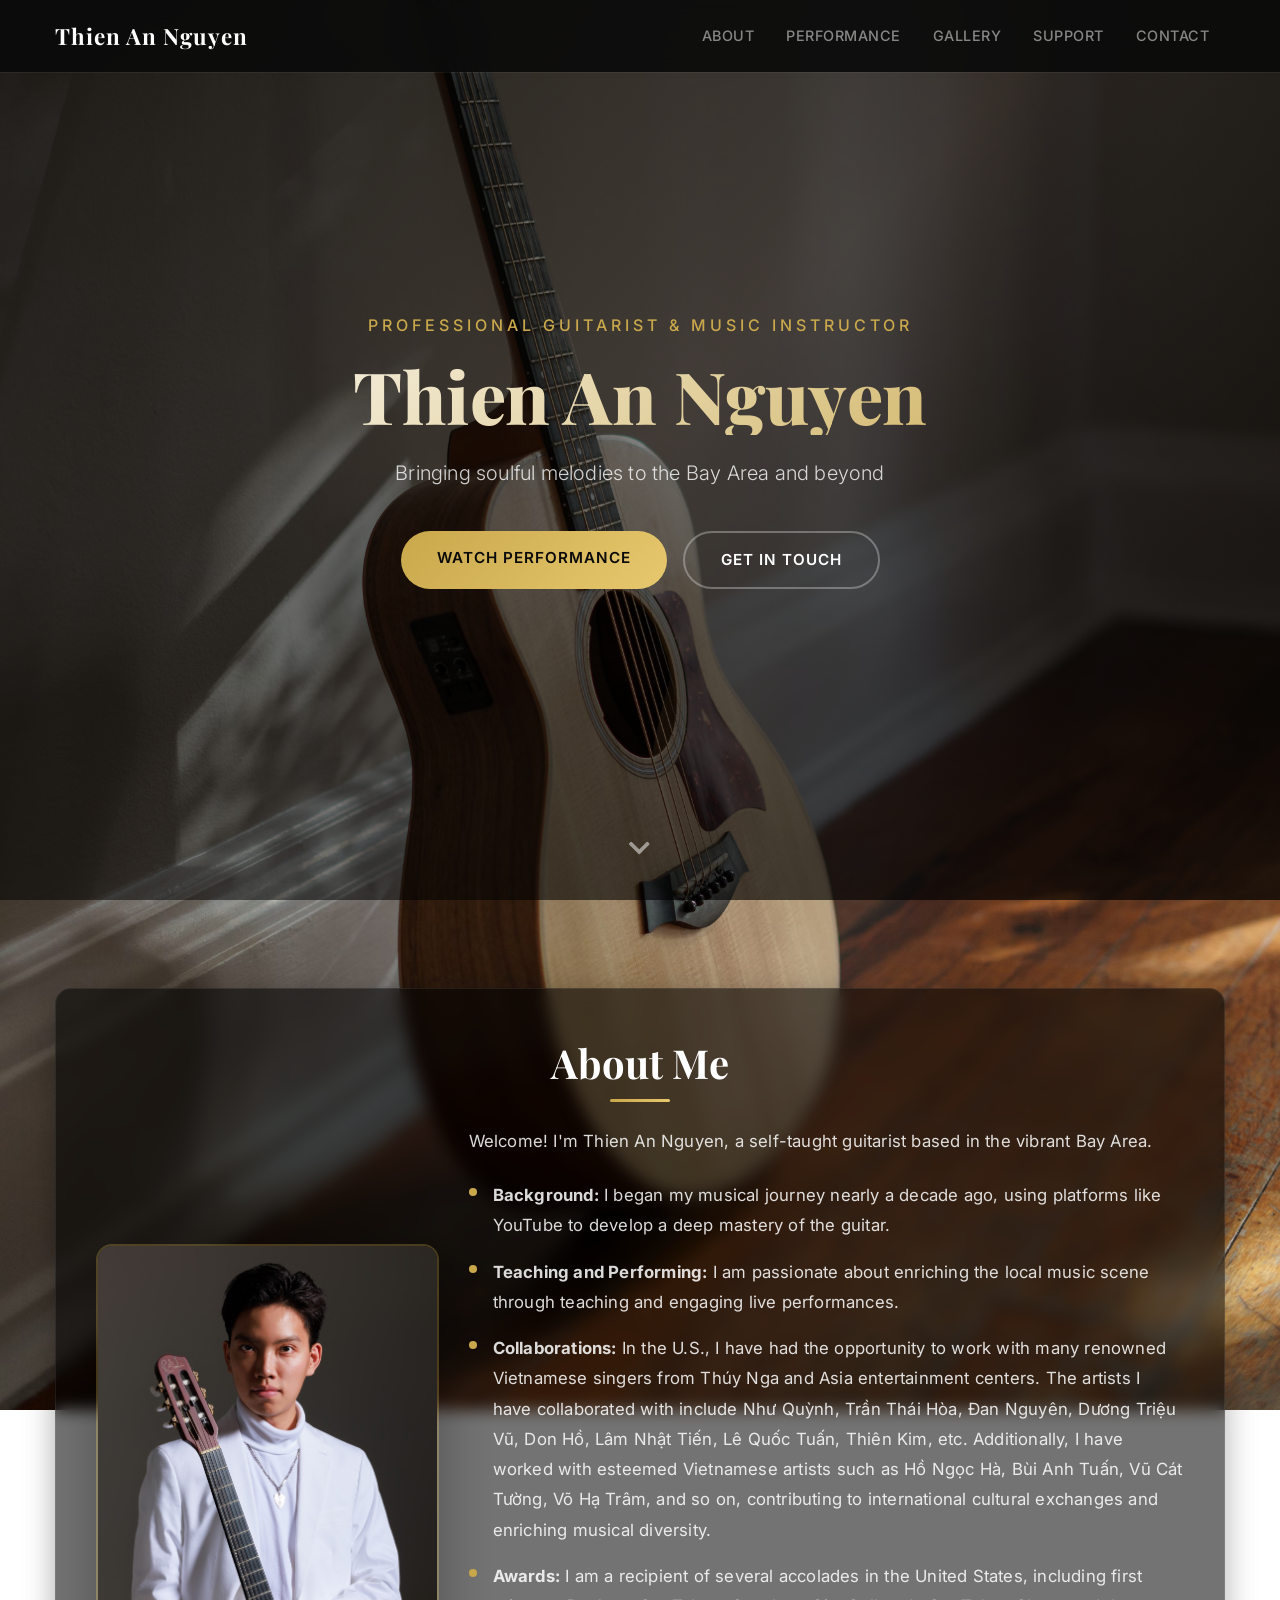
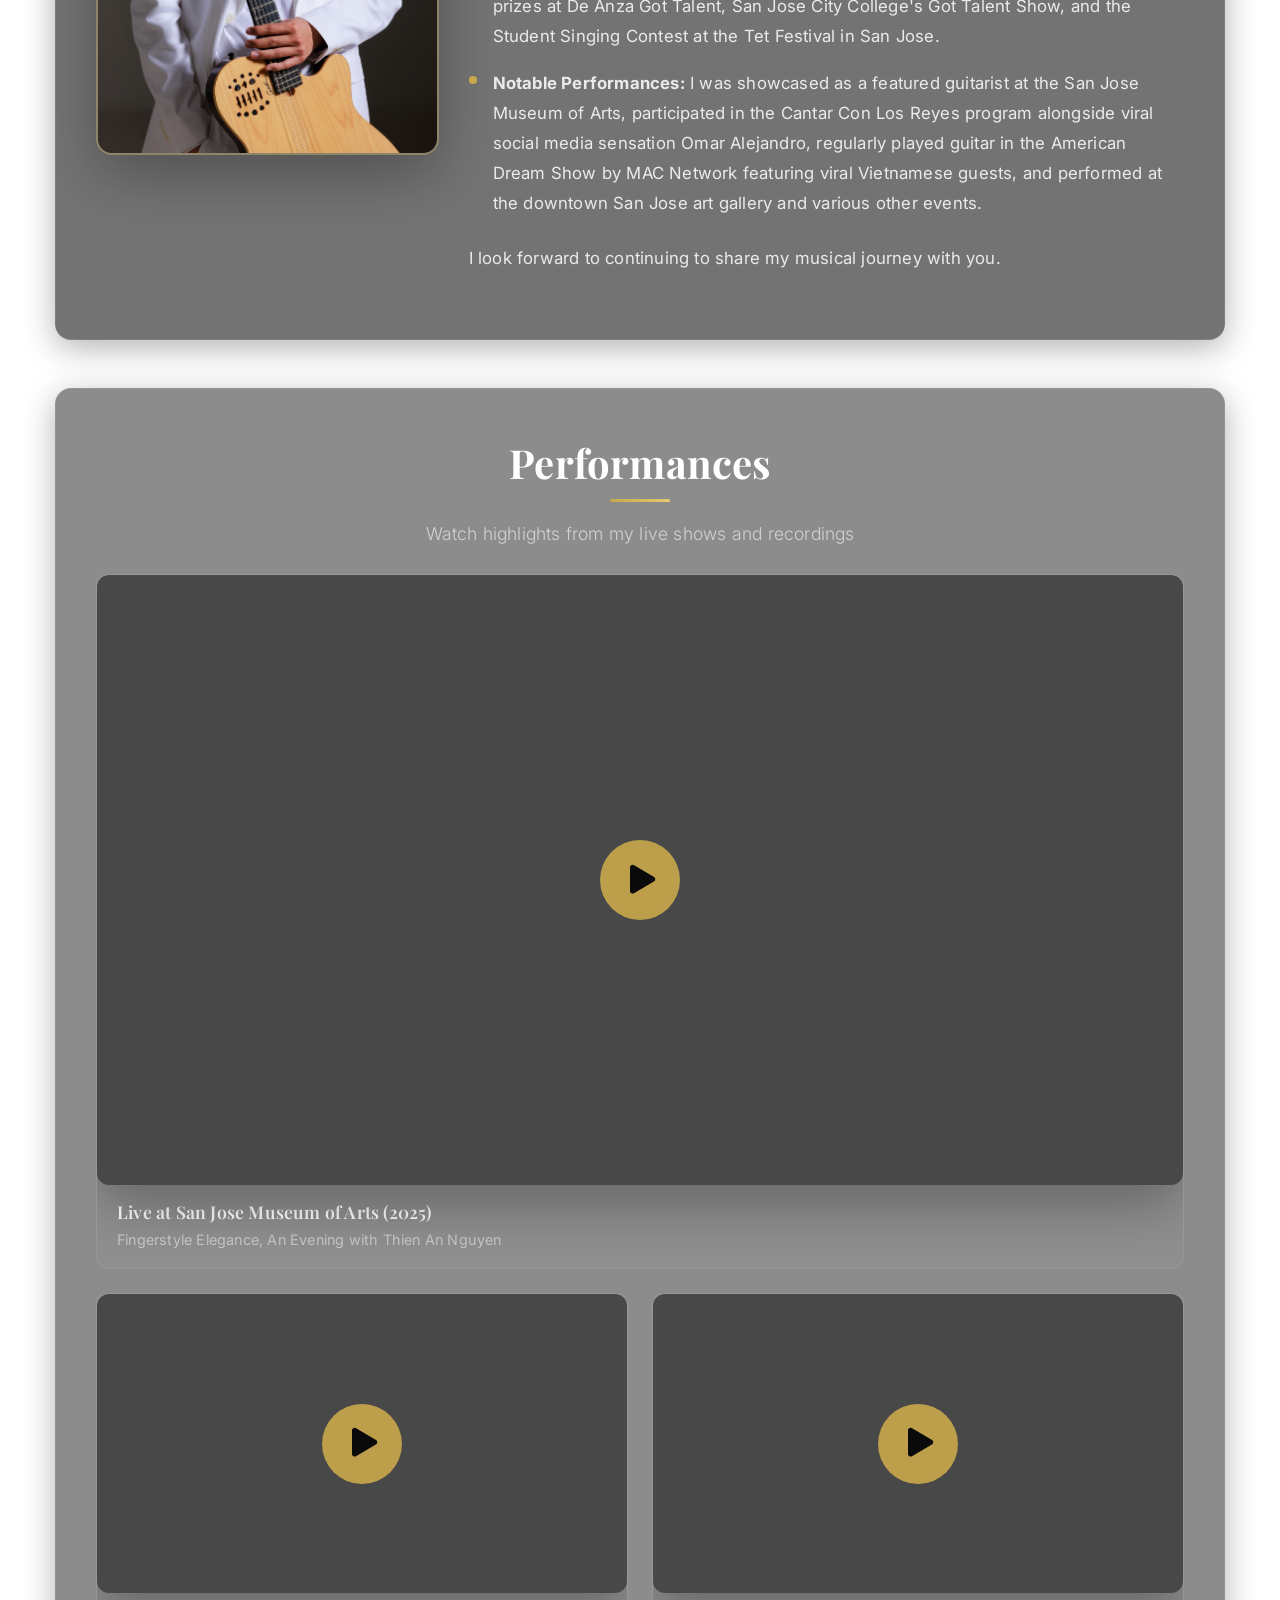
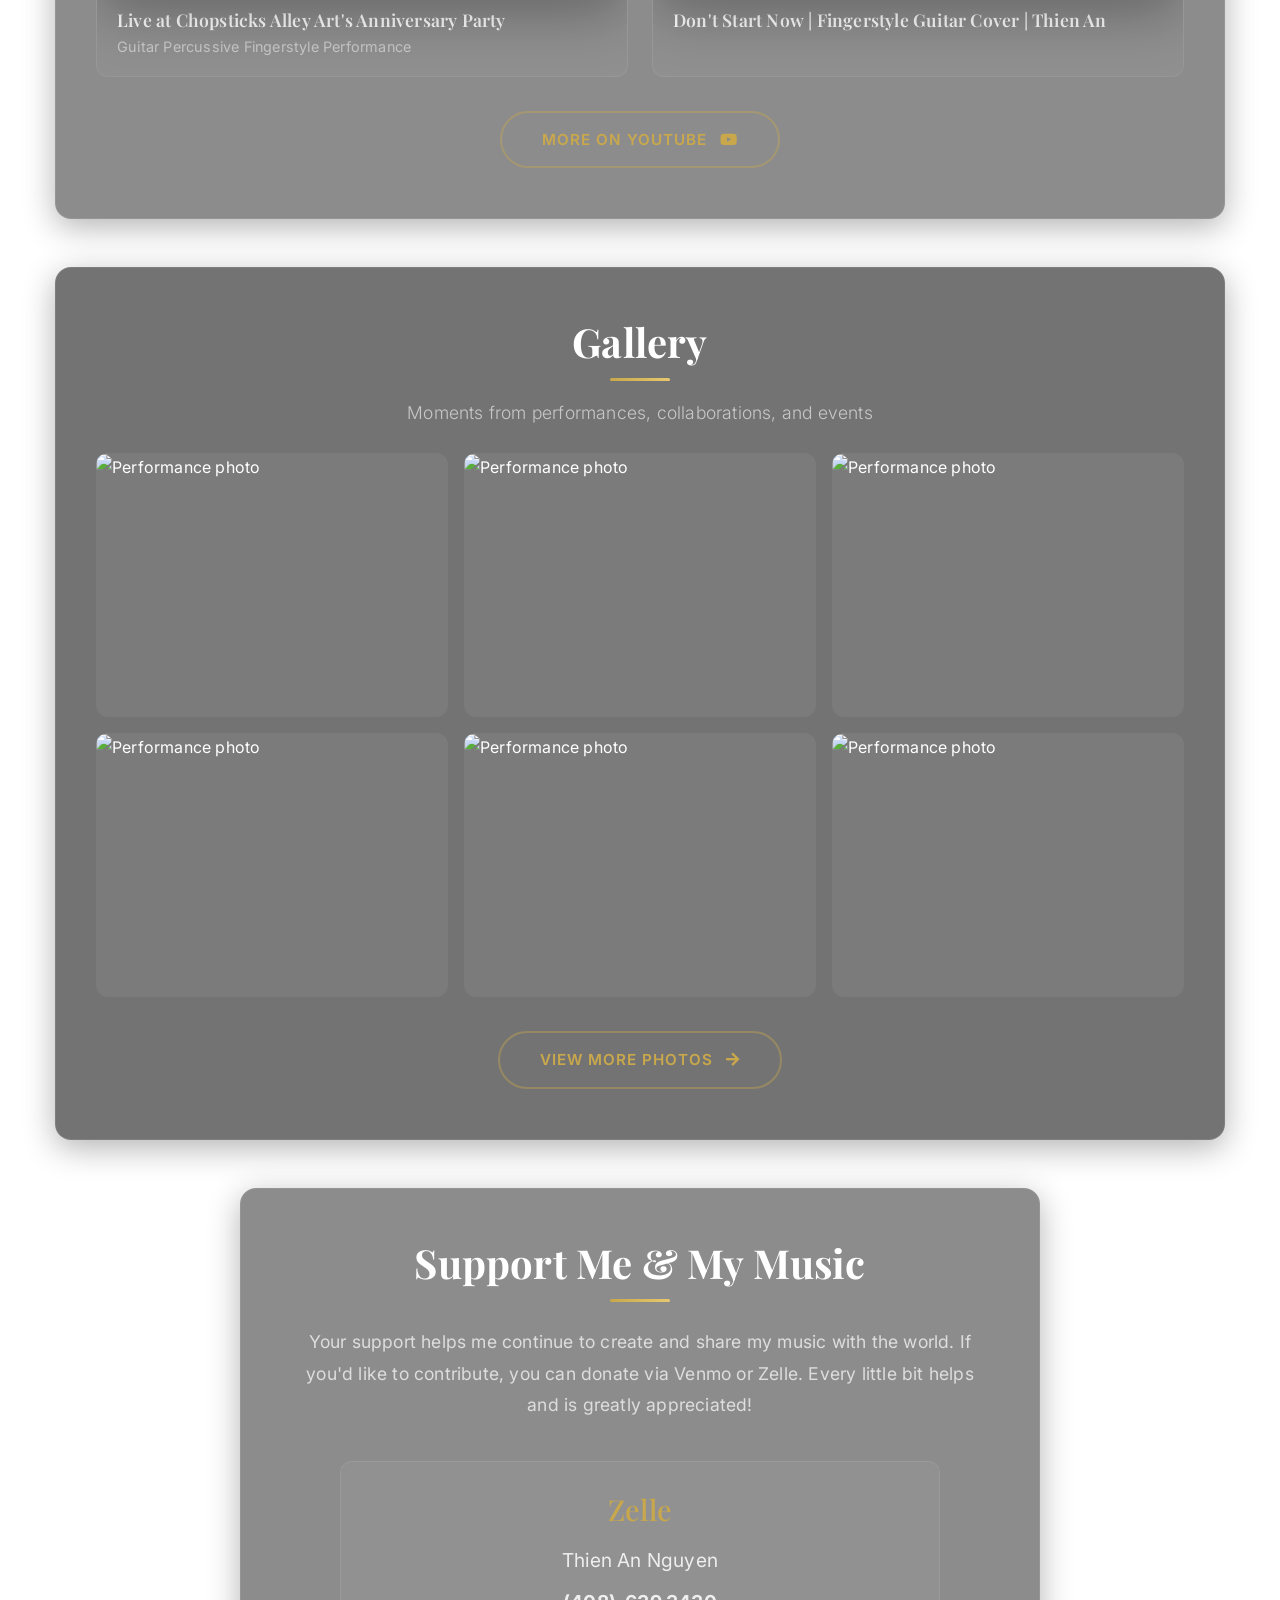
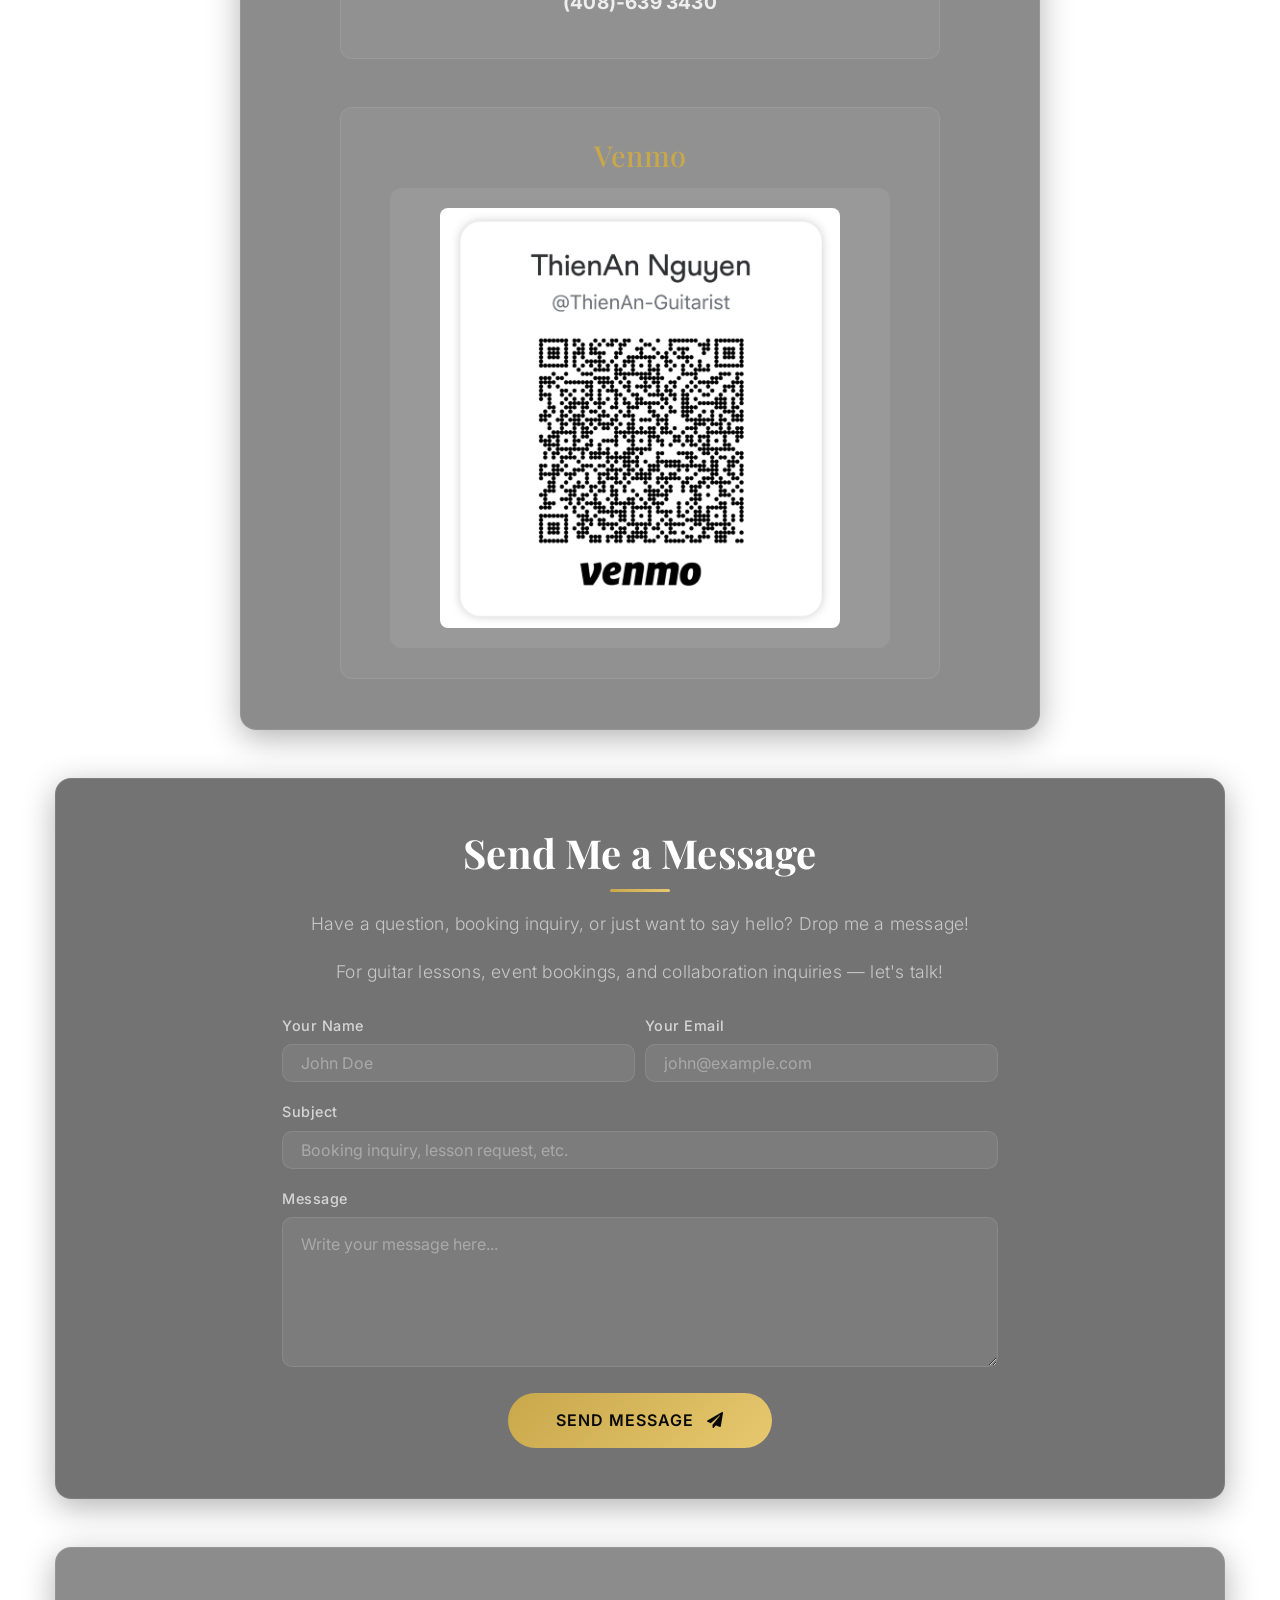
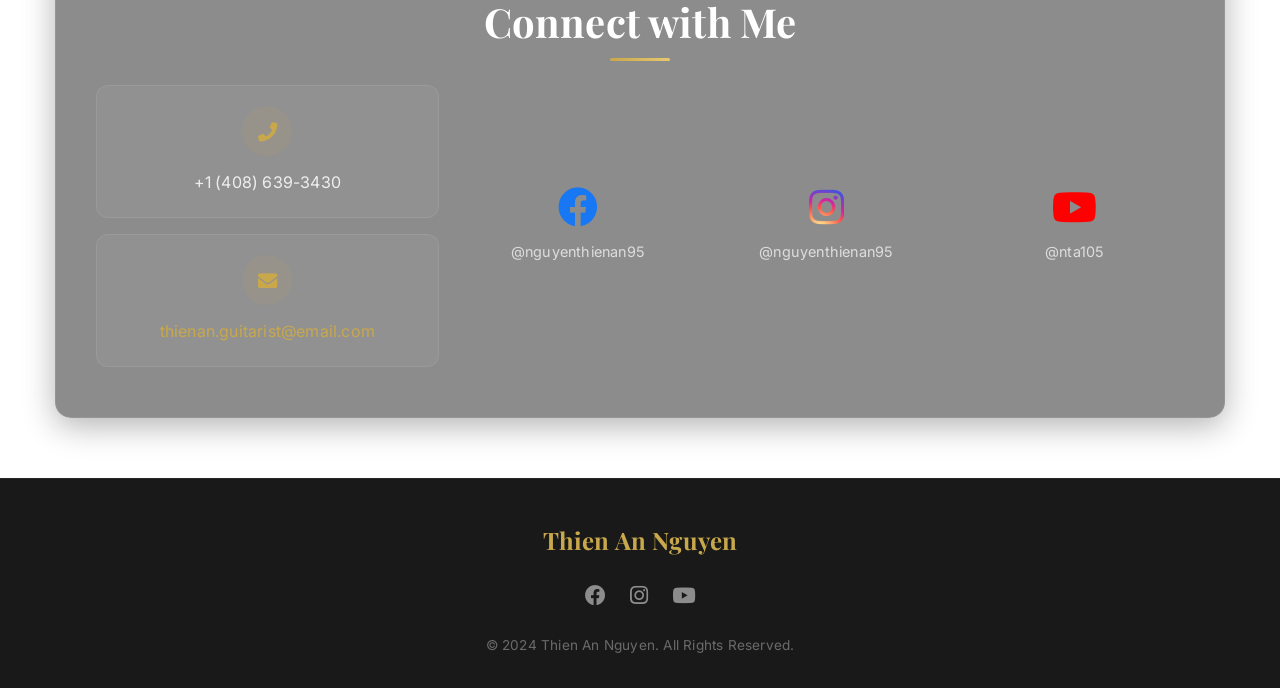
==== commit 0e6eac86: "refactor: remove filter buttons and related functionality from gallery, update video section layout " ====
--- a/index.html
+++ b/index.html
@@ -109,64 +109,98 @@
             </section>
 
             <!-- Featured Video Section -->
-            <section id="featured-video" class="video-container mb-5" data-aos="fade-up">
-                <div class="section-header text-center mb-4">
-                    <h2>Featured Performance</h2>
-                    <div class="section-divider"></div>
-                </div>
-                <div class="embed-responsive embed-responsive-16by9 video-wrapper">
-                    <div id="video-overlay" class="video-overlay">
-                        <button class="play-button">
-                            <i class="fas fa-play"></i>
-                        </button>
-                    </div>
-                    <iframe id="youtube-video" class="embed-responsive-item" src=""
-                        data-src="https://www.youtube.com/embed/8Xu0W06eUaw"
-                        allow="accelerometer; clipboard-write; encrypted-media; gyroscope; picture-in-picture"
-                        allowfullscreen>
-                    </iframe>
-                </div>
-                <div class="text-center mt-3">
-                    <h3>Live Performance at San Jose Museum of Arts (2024)</h3>
-                    <p>Explore more videos like this on my <a href="https://www.youtube.com/nta105" target="_blank" rel="noopener noreferrer">YouTube channel</a>!</p>
-                </div>
-            </section>
-
-            <!-- Photo Gallery Highlights -->
+            <section id="featured-video" class="mb-5" data-aos="fade-up">
+                <div class="section-header text-center mb-4">
+                    <h2>Performances</h2>
+                    <div class="section-divider"></div>
+                    <p class="section-subtitle">Watch highlights from my live shows and recordings</p>
+                </div>
+                <div class="video-grid">
+                    <div class="video-card video-card-featured">
+                        <div class="embed-responsive embed-responsive-16by9 video-wrapper">
+                            <div class="video-overlay" data-src="https://www.youtube.com/embed/3MVzg6YN5og">
+                                <button class="play-button"><i class="fas fa-play"></i></button>
+                            </div>
+                            <iframe class="embed-responsive-item" src=""
+                                data-src="https://www.youtube.com/embed/3MVzg6YN5og"
+                                allow="accelerometer; clipboard-write; encrypted-media; gyroscope; picture-in-picture"
+                                allowfullscreen></iframe>
+                        </div>
+                        <div class="video-info">
+                            <h4>Live at San Jose Museum of Arts (2025)</h4>
+                            <p>Fingerstyle Elegance, An Evening with Thien An Nguyen</p>
+                        </div>
+                    </div>
+                    <div class="video-card">
+                        <div class="embed-responsive embed-responsive-16by9 video-wrapper">
+                            <div class="video-overlay" data-src="https://www.youtube.com/embed/_WajxddbmLE">
+                                <button class="play-button"><i class="fas fa-play"></i></button>
+                            </div>
+                            <iframe class="embed-responsive-item" src=""
+                                data-src="https://www.youtube.com/embed/_WajxddbmLE"
+                                allow="accelerometer; clipboard-write; encrypted-media; gyroscope; picture-in-picture"
+                                allowfullscreen></iframe>
+                        </div>
+                        <div class="video-info">
+                            <h4>Live at Chopsticks Alley Art's Anniversary Party</h4>
+                            <p>Guitar Percussive Fingerstyle Performance</p>
+                        </div>
+                    </div>
+                    <div class="video-card">
+                        <div class="embed-responsive embed-responsive-16by9 video-wrapper">
+                            <div class="video-overlay" data-src="https://www.youtube.com/embed/Ky-gH29grdw">
+                                <button class="play-button"><i class="fas fa-play"></i></button>
+                            </div>
+                            <iframe class="embed-responsive-item" src=""
+                                data-src="https://www.youtube.com/embed/Ky-gH29grdw"
+                                allow="accelerometer; clipboard-write; encrypted-media; gyroscope; picture-in-picture"
+                                allowfullscreen></iframe>
+                        </div>
+                        <div class="video-info">
+                            <h4>Don't Start Now | Fingerstyle Guitar Cover | Thien An</h4>
+                        </div>
+                    </div>
+                </div>
+                <div class="text-center mt-4">
+                    <a href="https://www.youtube.com/nta105" target="_blank" rel="noopener noreferrer" class="btn-view-gallery">More on YouTube <i class="fab fa-youtube ml-2"></i></a>
+                </div>
+            </section>
+
+            <!-- Photo Gallery Section -->
             <section id="gallery" class="mb-5" data-aos="fade-up">
                 <div class="section-header text-center mb-4">
                     <h2>Gallery</h2>
                     <div class="section-divider"></div>
                     <p class="section-subtitle">Moments from performances, collaborations, and events</p>
                 </div>
-                <div class="gallery-grid gallery-highlights">
+                <div class="gallery-grid">
                     <div class="gallery-item" data-aos="zoom-in" data-aos-delay="100">
-                        <img src="images/gallery-1.jpg" alt="Performance highlight" loading="lazy">
-                        <div class="gallery-overlay">
-                            <i class="fas fa-camera"></i>
-                        </div>
+                        <img src="images/gallery-1.jpg" alt="Performance photo" loading="lazy">
+                        <div class="gallery-overlay"><i class="fas fa-expand"></i></div>
                     </div>
                     <div class="gallery-item" data-aos="zoom-in" data-aos-delay="200">
-                        <img src="images/gallery-2.jpg" alt="Performance highlight" loading="lazy">
-                        <div class="gallery-overlay">
-                            <i class="fas fa-camera"></i>
-                        </div>
+                        <img src="images/gallery-2.jpg" alt="Performance photo" loading="lazy">
+                        <div class="gallery-overlay"><i class="fas fa-expand"></i></div>
                     </div>
                     <div class="gallery-item" data-aos="zoom-in" data-aos-delay="300">
-                        <img src="images/gallery-3.jpg" alt="Performance highlight" loading="lazy">
-                        <div class="gallery-overlay">
-                            <i class="fas fa-camera"></i>
-                        </div>
+                        <img src="images/gallery-3.jpg" alt="Performance photo" loading="lazy">
+                        <div class="gallery-overlay"><i class="fas fa-expand"></i></div>
                     </div>
                     <div class="gallery-item" data-aos="zoom-in" data-aos-delay="400">
-                        <img src="images/gallery-4.jpg" alt="Performance highlight" loading="lazy">
-                        <div class="gallery-overlay">
-                            <i class="fas fa-camera"></i>
-                        </div>
-                    </div>
-                </div>
-                <div class="text-center mt-4" data-aos="fade-up" data-aos-delay="500">
-                    <a href="gallery/" class="btn-view-gallery">View Full Gallery <i class="fas fa-arrow-right ml-2"></i></a>
+                        <img src="images/gallery-4.jpg" alt="Performance photo" loading="lazy">
+                        <div class="gallery-overlay"><i class="fas fa-expand"></i></div>
+                    </div>
+                    <div class="gallery-item" data-aos="zoom-in" data-aos-delay="500">
+                        <img src="images/gallery-5.jpg" alt="Performance photo" loading="lazy">
+                        <div class="gallery-overlay"><i class="fas fa-expand"></i></div>
+                    </div>
+                    <div class="gallery-item" data-aos="zoom-in" data-aos-delay="600">
+                        <img src="images/gallery-6.jpg" alt="Performance photo" loading="lazy">
+                        <div class="gallery-overlay"><i class="fas fa-expand"></i></div>
+                    </div>
+                </div>
+                <div class="text-center mt-4" data-aos="fade-up" data-aos-delay="700">
+                    <a href="gallery/" class="btn-view-gallery">View More Photos <i class="fas fa-arrow-right ml-2"></i></a>
                 </div>
             </section>
 
@@ -202,6 +236,7 @@
                     <h2>Send Me a Message</h2>
                     <div class="section-divider"></div>
                     <p class="section-subtitle">Have a question, booking inquiry, or just want to say hello? Drop me a message!</p>
+                    <p class="section-subtitle">For guitar lessons, event bookings, and collaboration inquiries — let's talk!</p>
                 </div>
                 <div class="row justify-content-center">
                     <div class="col-lg-8">
@@ -293,6 +328,12 @@
         </main>
     </div>
 
+    <!-- Floating CTA Button -->
+    <a href="#contact" class="floating-cta" id="floating-cta">
+        <i class="fas fa-guitar"></i>
+        <span>Book Me</span>
+    </a>
+
     <footer class="site-footer">
         <div class="container">
             <div class="footer-content">
@@ -339,33 +380,37 @@
     </script>
     <script>
         document.addEventListener('DOMContentLoaded', function () {
-            const overlay = document.getElementById('video-overlay');
-            const video = document.getElementById('youtube-video');
-
-            if (overlay && video) {
+            // Handle all video overlays
+            const overlays = document.querySelectorAll('.video-overlay');
+            overlays.forEach(overlay => {
                 overlay.addEventListener('click', function () {
-                    const src = video.getAttribute('data-src');
+                    const wrapper = this.closest('.video-wrapper');
+                    const iframe = wrapper.querySelector('iframe');
+                    const src = iframe.getAttribute('data-src');
                     if (src) {
-                        video.src = src + '?autoplay=1';
+                        iframe.src = src + '?autoplay=1';
                     }
-                    overlay.classList.add('hidden');
+                    this.classList.add('hidden');
                 });
-            }
+            });
         });
     </script>
     <!-- Back to Top Button -->
     <button id="back-to-top" aria-label="Back to top"
         style="display:none;position:fixed;bottom:1rem;right:1rem;background:#333;color:#fff;border:none;border-radius:50%;width:40px;height:40px;font-size:1.5rem;cursor:pointer;z-index:1000;">↑</button>
     <script>
-        // Show/hide back-to-top button
+        // Show/hide back-to-top button and floating CTA
         const backBtn = document.getElementById('back-to-top');
+        const floatingCta = document.getElementById('floating-cta');
         window.addEventListener('scroll', () => {
             if (window.scrollY > 300) {
                 backBtn.style.display = 'flex';
                 backBtn.style.alignItems = 'center';
                 backBtn.style.justifyContent = 'center';
+                floatingCta.classList.add('visible');
             } else {
                 backBtn.style.display = 'none';
+                floatingCta.classList.remove('visible');
             }
         });
         backBtn.addEventListener('click', () => {
--- a/styles.css
+++ b/styles.css
@@ -15,10 +15,22 @@
     letter-spacing: 0.2px;
     line-height: 1.7;
     color: #e0e0e0;
-    background: #0a0a0a;
+    background: url('images/background.avif') no-repeat center center fixed;
+    background-size: cover;
     position: relative;
     padding-top: 0;
     overflow-x: hidden;
+}
+
+body::before {
+    content: '';
+    position: fixed;
+    top: 0;
+    left: 0;
+    width: 100%;
+    height: 100%;
+    background-color: rgba(0, 0, 0, 0.65);
+    z-index: -1;
 }
 
 /* ===== NAVBAR ===== */
@@ -221,13 +233,19 @@
 
 section {
     padding: 50px 40px;
-    background: rgba(255, 255, 255, 0.03);
-    border: 1px solid rgba(255, 255, 255, 0.06);
+    background: rgba(0, 0, 0, 0.55);
+    border: 1px solid rgba(255, 255, 255, 0.08);
     border-radius: 16px;
     margin-bottom: 60px;
-    backdrop-filter: blur(10px);
+    backdrop-filter: blur(8px);
+    -webkit-backdrop-filter: blur(8px);
     transition: transform 0.3s ease;
     color: #fff;
+    box-shadow: 0 8px 32px rgba(0, 0, 0, 0.3);
+}
+
+section:nth-of-type(even) {
+    background: rgba(0, 0, 0, 0.45);
 }
 
 section:hover {
@@ -812,6 +830,173 @@
     display: none !important;
 }
 
+/* ===== FEATURED IN SECTION ===== */
+.featured-in-section {
+    padding: 40px;
+}
+
+.featured-logos {
+    display: flex;
+    justify-content: center;
+    align-items: center;
+    gap: 60px;
+    flex-wrap: wrap;
+    margin-top: 20px;
+}
+
+.featured-logo-item {
+    text-align: center;
+    max-width: 220px;
+}
+
+.featured-logo-item img {
+    max-width: 180px;
+    max-height: 80px;
+    object-fit: contain;
+    filter: brightness(0) invert(1);
+    opacity: 0.7;
+    transition: all 0.3s ease;
+}
+
+.featured-logo-item:hover img {
+    opacity: 1;
+    filter: brightness(0) invert(1) drop-shadow(0 0 8px rgba(201, 168, 76, 0.5));
+}
+
+.featured-logo-item p {
+    font-size: 0.85rem;
+    color: rgba(255, 255, 255, 0.5);
+    margin-top: 10px;
+    line-height: 1.4;
+}
+
+/* ===== VIDEO GRID ===== */
+.video-grid {
+    display: grid;
+    grid-template-columns: 1fr 1fr;
+    gap: 24px;
+}
+
+.video-card-featured {
+    grid-column: span 2;
+}
+
+.video-card {
+    border-radius: 12px;
+    overflow: hidden;
+    background: rgba(255, 255, 255, 0.03);
+    border: 1px solid rgba(255, 255, 255, 0.06);
+    transition: transform 0.3s ease, box-shadow 0.3s ease;
+}
+
+.video-card:hover {
+    transform: translateY(-3px);
+    box-shadow: 0 12px 40px rgba(0, 0, 0, 0.3);
+}
+
+.video-info {
+    padding: 16px 20px;
+}
+
+.video-info h4 {
+    font-family: 'Playfair Display', serif;
+    font-size: 1.1rem;
+    font-weight: 600;
+    color: #fff;
+    margin-bottom: 4px;
+}
+
+.video-info p {
+    font-size: 0.9rem;
+    color: rgba(255, 255, 255, 0.5);
+    margin: 0;
+}
+
+/* ===== TESTIMONIALS ===== */
+.testimonials-grid {
+    display: grid;
+    grid-template-columns: repeat(3, 1fr);
+    gap: 24px;
+}
+
+.testimonial-card {
+    padding: 30px;
+    background: rgba(255, 255, 255, 0.04);
+    border: 1px solid rgba(255, 255, 255, 0.08);
+    border-radius: 12px;
+    transition: transform 0.3s ease;
+}
+
+.testimonial-card:hover {
+    transform: translateY(-4px);
+    border-color: rgba(201, 168, 76, 0.2);
+}
+
+.testimonial-quote {
+    color: #c9a84c;
+    font-size: 1.5rem;
+    margin-bottom: 16px;
+    opacity: 0.6;
+}
+
+.testimonial-text {
+    font-size: 1rem;
+    font-style: italic;
+    color: rgba(255, 255, 255, 0.8);
+    line-height: 1.7;
+    margin-bottom: 20px;
+}
+
+.testimonial-author strong {
+    display: block;
+    color: #fff;
+    font-size: 0.95rem;
+}
+
+.testimonial-author span {
+    font-size: 0.8rem;
+    color: rgba(255, 255, 255, 0.5);
+}
+
+/* ===== FLOATING CTA ===== */
+.floating-cta {
+    position: fixed;
+    bottom: 1.5rem;
+    left: 1.5rem;
+    display: flex;
+    align-items: center;
+    gap: 8px;
+    padding: 12px 24px;
+    background: linear-gradient(135deg, #c9a84c, #e8c86e);
+    color: #0a0a0a;
+    font-weight: 600;
+    font-size: 0.9rem;
+    letter-spacing: 0.5px;
+    text-decoration: none;
+    border-radius: 50px;
+    box-shadow: 0 4px 20px rgba(201, 168, 76, 0.4);
+    z-index: 999;
+    transform: translateY(100px);
+    opacity: 0;
+    transition: all 0.4s ease;
+}
+
+.floating-cta.visible {
+    transform: translateY(0);
+    opacity: 1;
+}
+
+.floating-cta:hover {
+    transform: translateY(-3px);
+    box-shadow: 0 8px 30px rgba(201, 168, 76, 0.6);
+    color: #0a0a0a;
+    text-decoration: none;
+}
+
+.floating-cta i {
+    font-size: 1.1rem;
+}
+
 /* ===== RESPONSIVE ===== */
 @media (max-width: 991px) {
     .hero-title {
@@ -821,6 +1006,18 @@
     section {
         padding: 35px 25px;
     }
+
+    .video-grid {
+        grid-template-columns: 1fr;
+    }
+
+    .video-card-featured {
+        grid-column: span 1;
+    }
+
+    .testimonials-grid {
+        grid-template-columns: 1fr;
+    }
 }
 
 @media (max-width: 767px) {
@@ -859,6 +1056,19 @@
         padding: 12px 28px;
         font-size: 0.85rem;
     }
+
+    .featured-logos {
+        gap: 30px;
+    }
+
+    .floating-cta span {
+        display: none;
+    }
+
+    .floating-cta {
+        padding: 14px;
+        border-radius: 50%;
+    }
 }
 
 @media (max-width: 480px) {
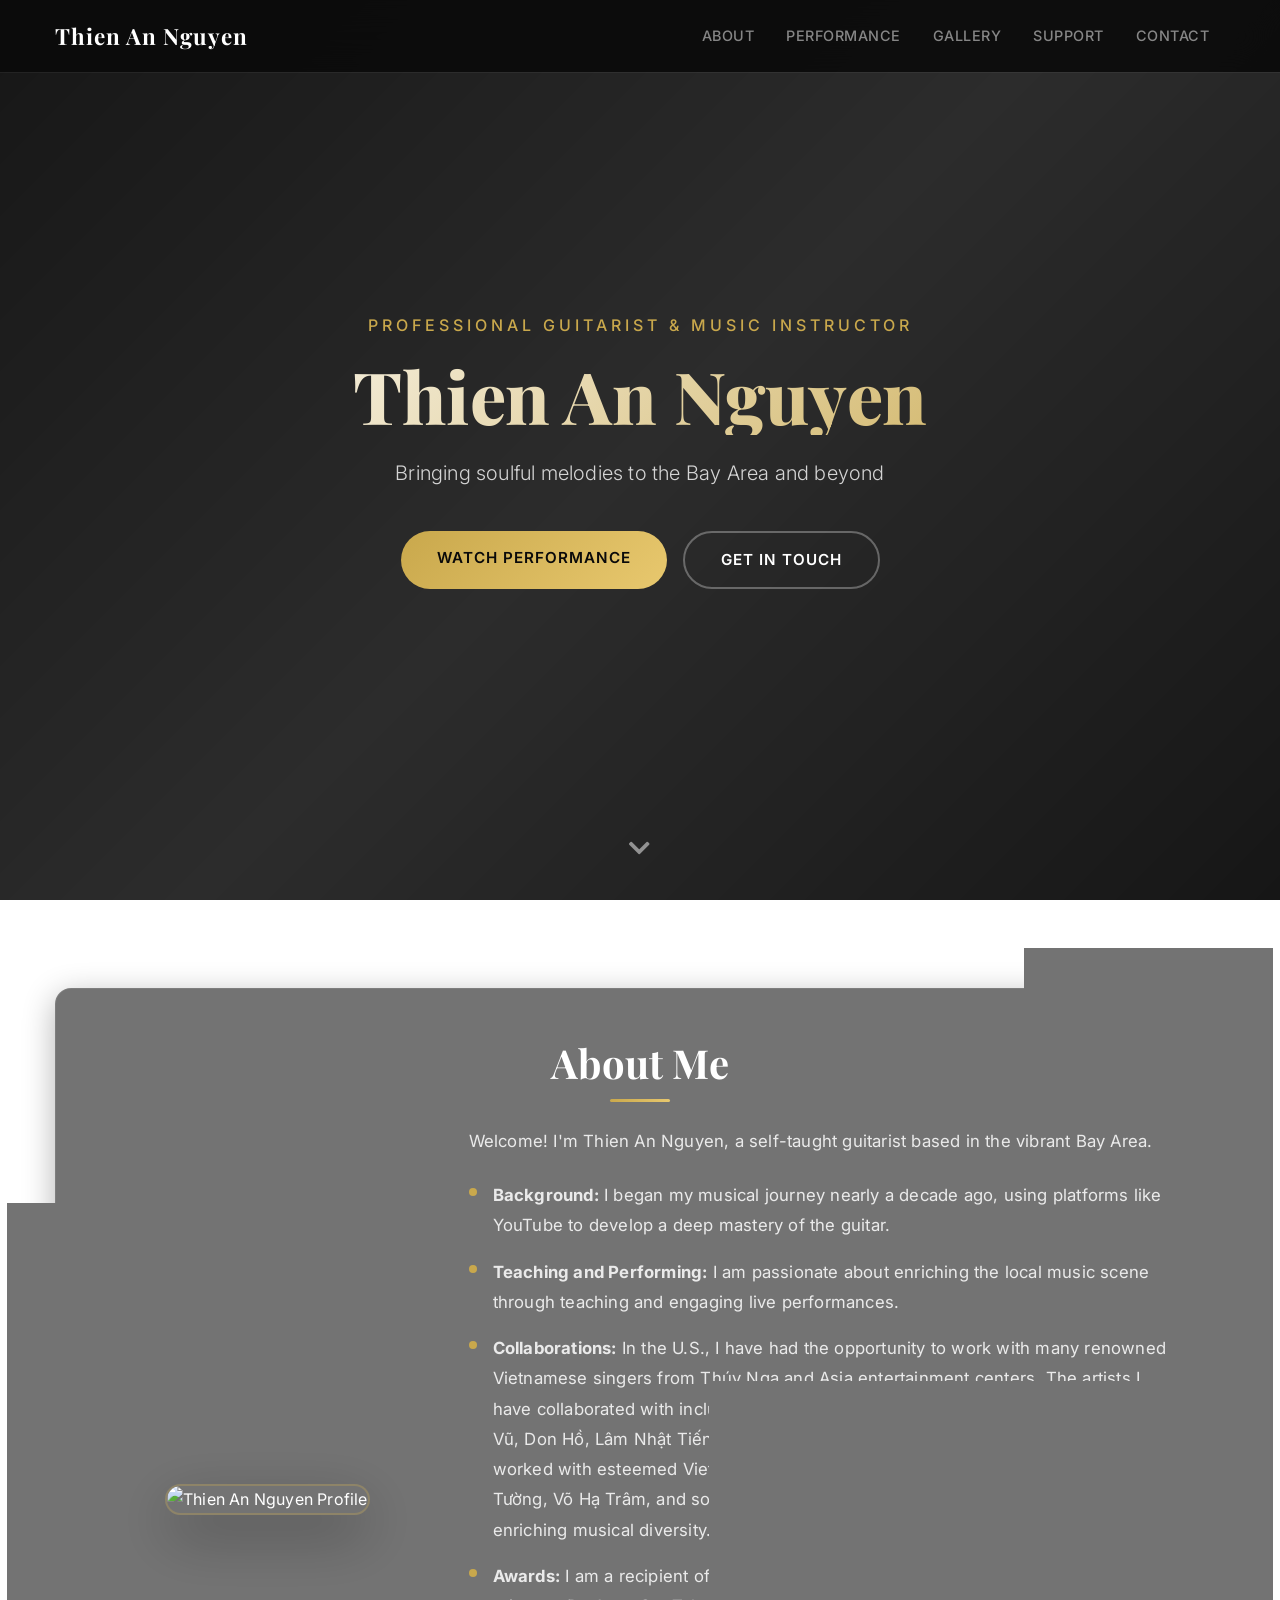
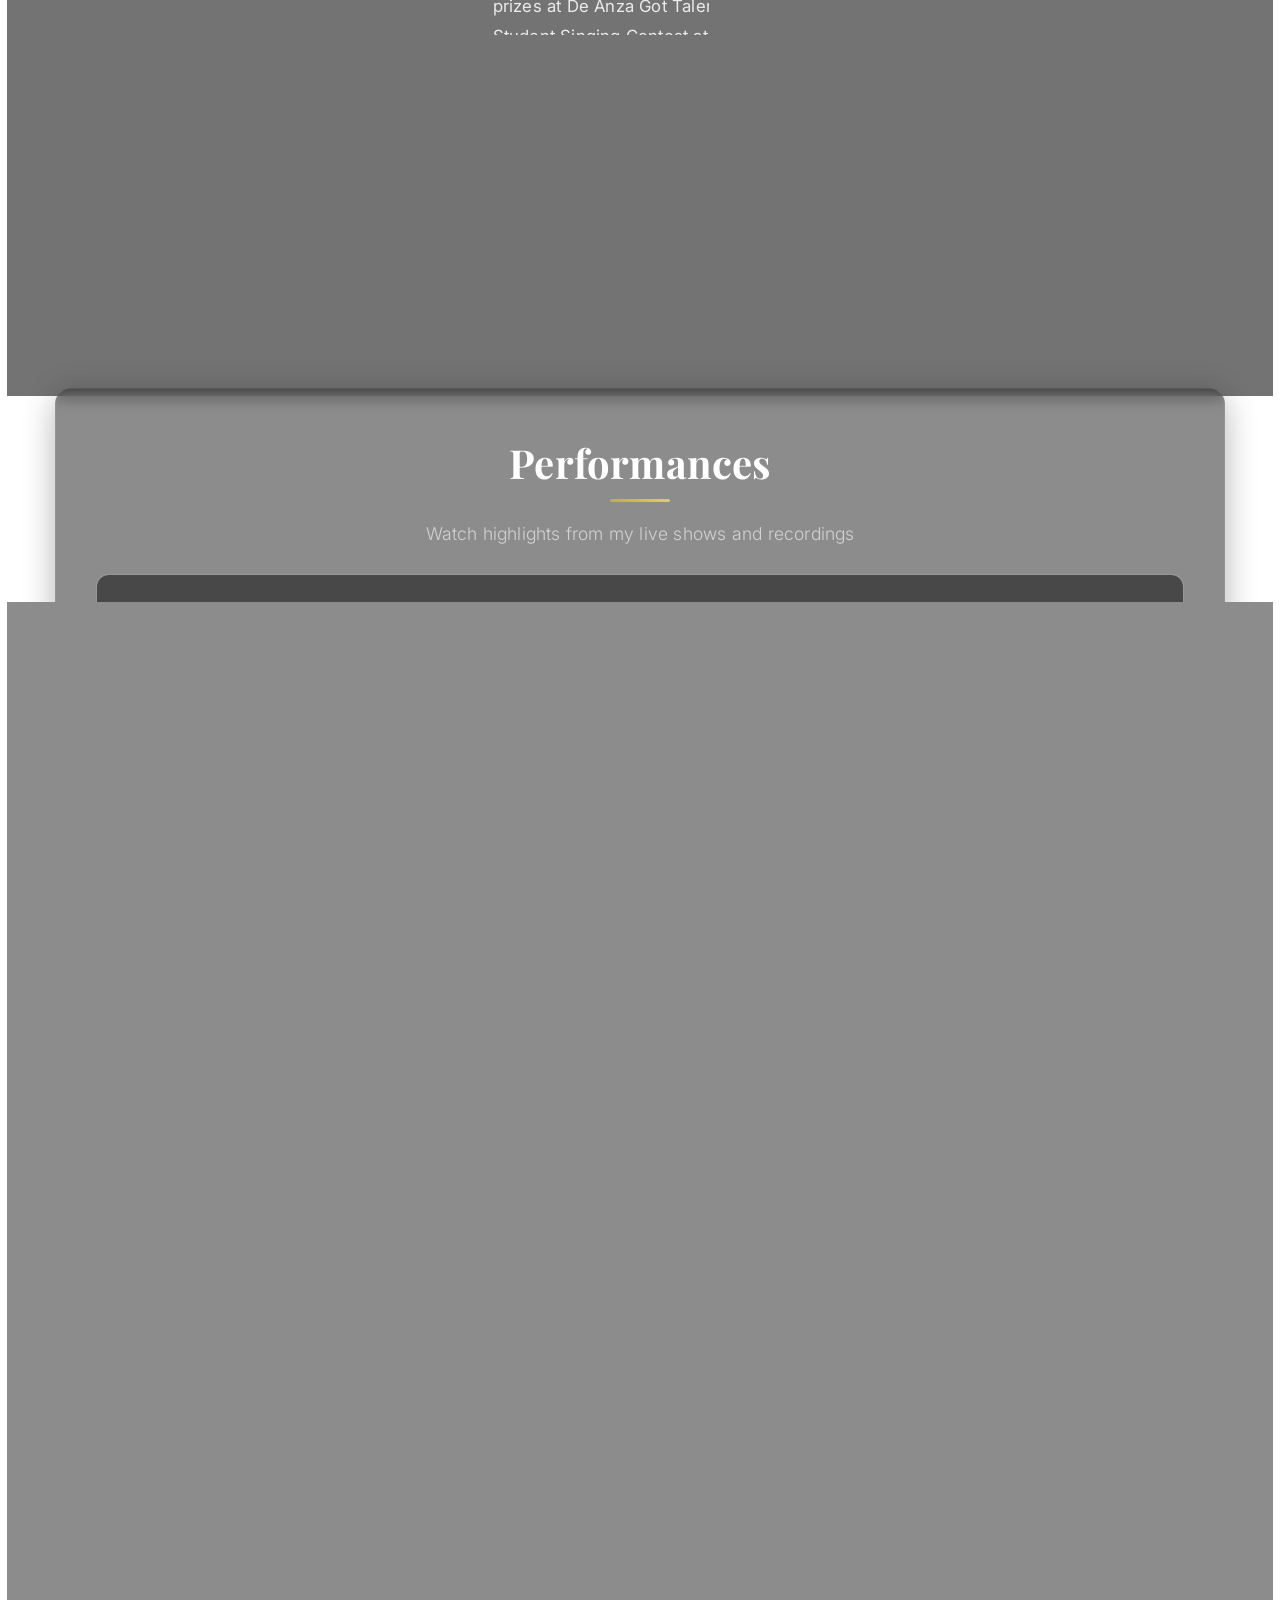
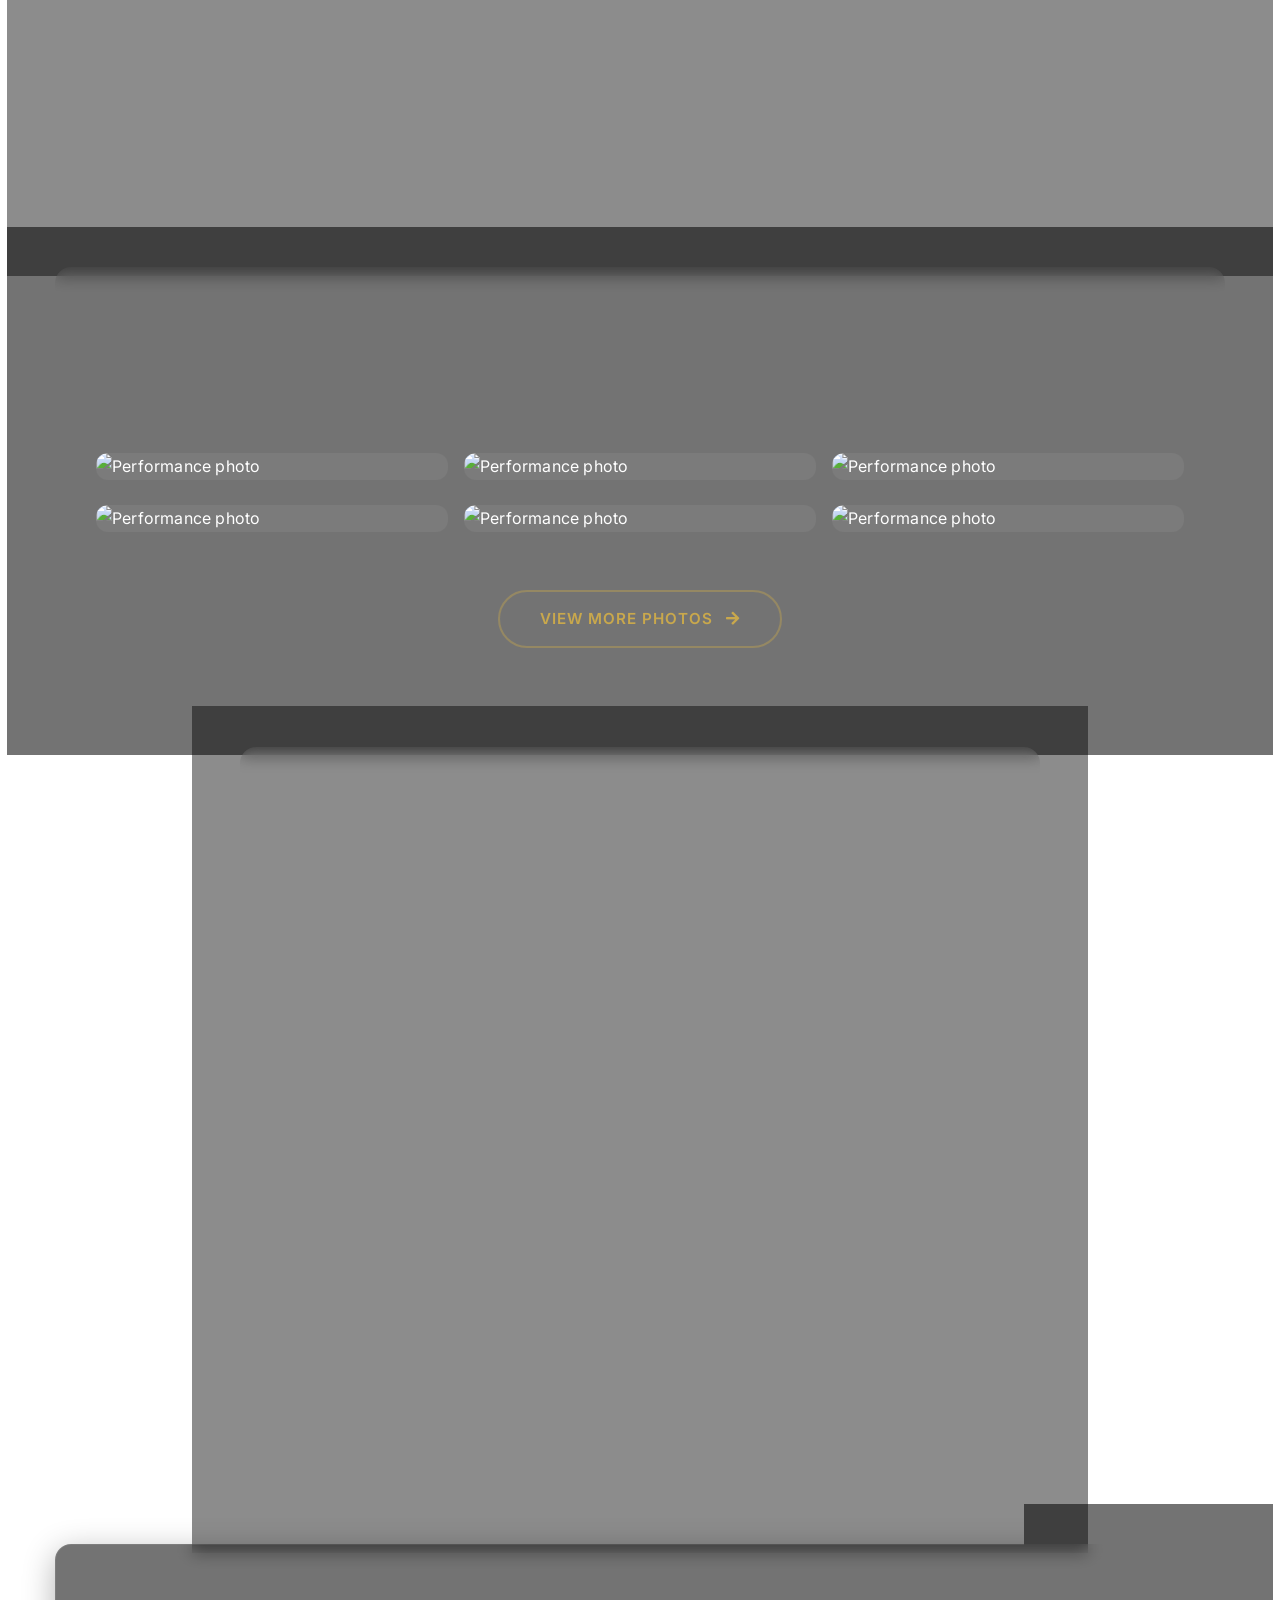
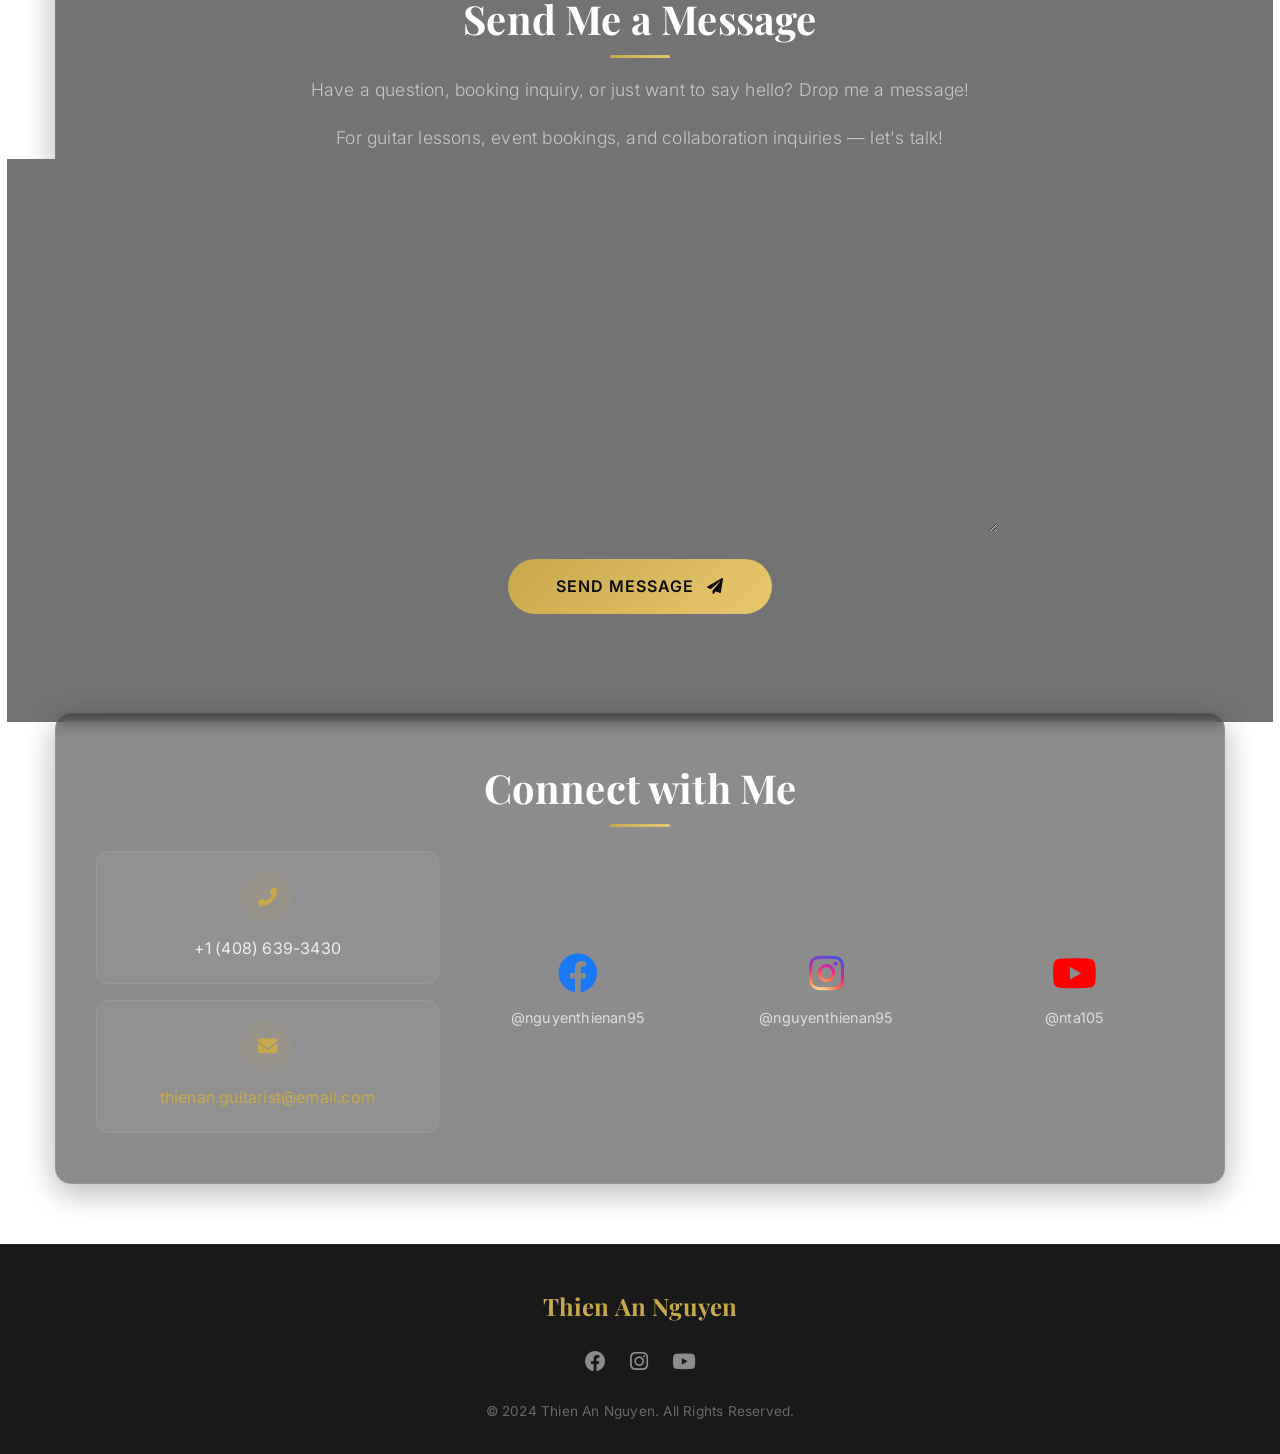
==== commit a4d5ccfd: "refactor: update gallery layout to use columns instead of grid and optimize image handling" ====
--- a/index.html
+++ b/index.html
@@ -175,27 +175,27 @@
                 </div>
                 <div class="gallery-grid">
                     <div class="gallery-item" data-aos="zoom-in" data-aos-delay="100">
-                        <img src="images/gallery-1.jpg" alt="Performance photo" loading="lazy">
+                        <img src="images/0BBA77A7-793D-47B1-A9B4-6A58883C3BAC.JPG" alt="Performance photo" loading="lazy">
                         <div class="gallery-overlay"><i class="fas fa-expand"></i></div>
                     </div>
                     <div class="gallery-item" data-aos="zoom-in" data-aos-delay="200">
-                        <img src="images/gallery-2.jpg" alt="Performance photo" loading="lazy">
+                        <img src="images/495579760_30749375237995369_5261623886874235774_n.jpg" alt="Performance photo" loading="lazy">
                         <div class="gallery-overlay"><i class="fas fa-expand"></i></div>
                     </div>
                     <div class="gallery-item" data-aos="zoom-in" data-aos-delay="300">
-                        <img src="images/gallery-3.jpg" alt="Performance photo" loading="lazy">
+                        <img src="images/500770185_31024596350473255_864268117096538412_n.jpg" alt="Performance photo" loading="lazy">
                         <div class="gallery-overlay"><i class="fas fa-expand"></i></div>
                     </div>
                     <div class="gallery-item" data-aos="zoom-in" data-aos-delay="400">
-                        <img src="images/gallery-4.jpg" alt="Performance photo" loading="lazy">
+                        <img src="images/475161670_594799660138086_2675917611097618161_n.jpg" alt="Performance photo" loading="lazy">
                         <div class="gallery-overlay"><i class="fas fa-expand"></i></div>
                     </div>
                     <div class="gallery-item" data-aos="zoom-in" data-aos-delay="500">
-                        <img src="images/gallery-5.jpg" alt="Performance photo" loading="lazy">
+                        <img src="images/IMG_1362.JPG" alt="Performance photo" loading="lazy">
                         <div class="gallery-overlay"><i class="fas fa-expand"></i></div>
                     </div>
                     <div class="gallery-item" data-aos="zoom-in" data-aos-delay="600">
-                        <img src="images/gallery-6.jpg" alt="Performance photo" loading="lazy">
+                        <img src="images/Hinh Thien An 4.jpg" alt="Performance photo" loading="lazy">
                         <div class="gallery-overlay"><i class="fas fa-expand"></i></div>
                     </div>
                 </div>
--- a/styles.css
+++ b/styles.css
@@ -396,9 +396,8 @@
 
 /* ===== GALLERY SECTION ===== */
 .gallery-grid {
-    display: grid;
-    grid-template-columns: repeat(3, 1fr);
-    gap: 16px;
+    columns: 3;
+    column-gap: 16px;
     margin-top: 20px;
 }
 
@@ -407,14 +406,17 @@
     overflow: hidden;
     border-radius: 12px;
     cursor: pointer;
-    aspect-ratio: 4/3;
     background: rgba(255, 255, 255, 0.05);
+    break-inside: avoid;
+    margin-bottom: 16px;
+    display: inline-block;
+    width: 100%;
 }
 
 .gallery-item img {
     width: 100%;
-    height: 100%;
-    object-fit: cover;
+    height: auto;
+    display: block;
     transition: transform 0.5s ease;
 }
 
@@ -480,14 +482,14 @@
 
 @media (max-width: 767px) {
     .gallery-grid {
-        grid-template-columns: repeat(2, 1fr);
-        gap: 10px;
+        columns: 2;
+        column-gap: 10px;
     }
 }
 
 @media (max-width: 480px) {
     .gallery-grid {
-        grid-template-columns: 1fr;
+        columns: 1;
     }
 }
 
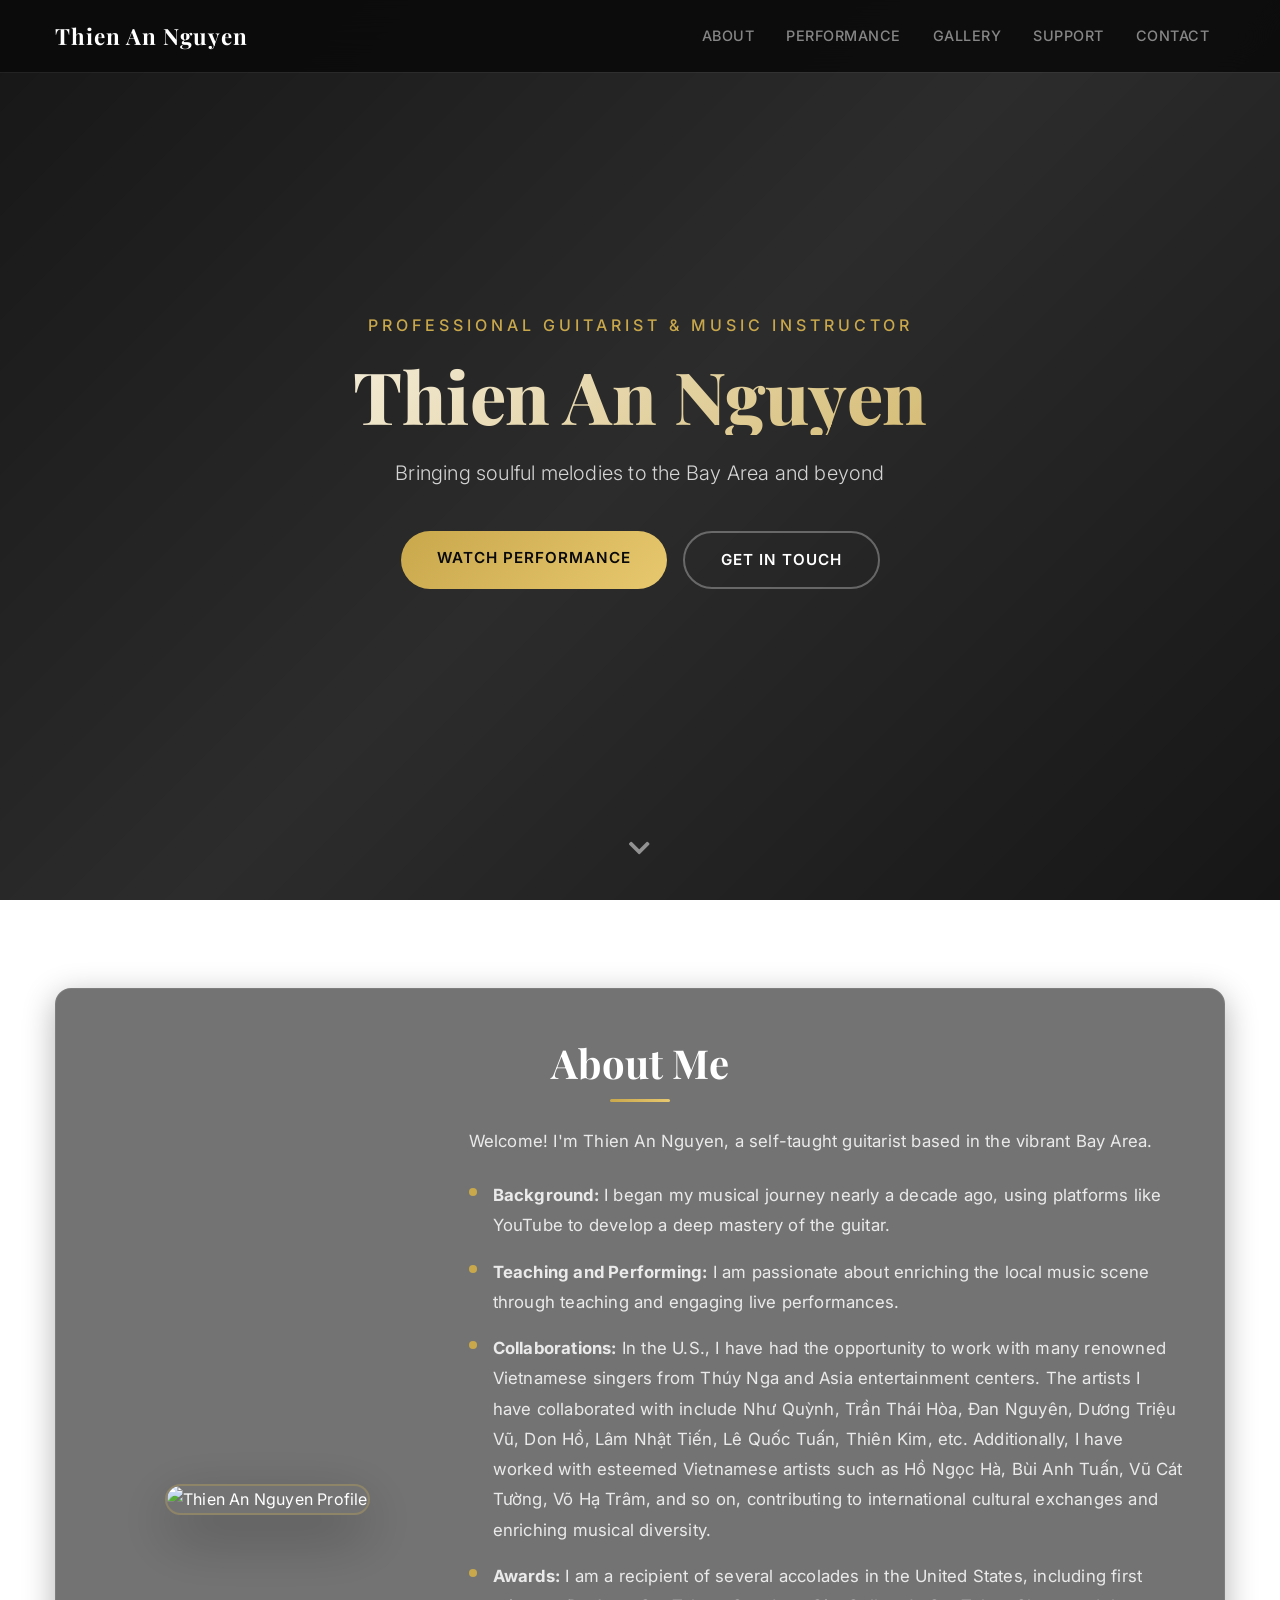
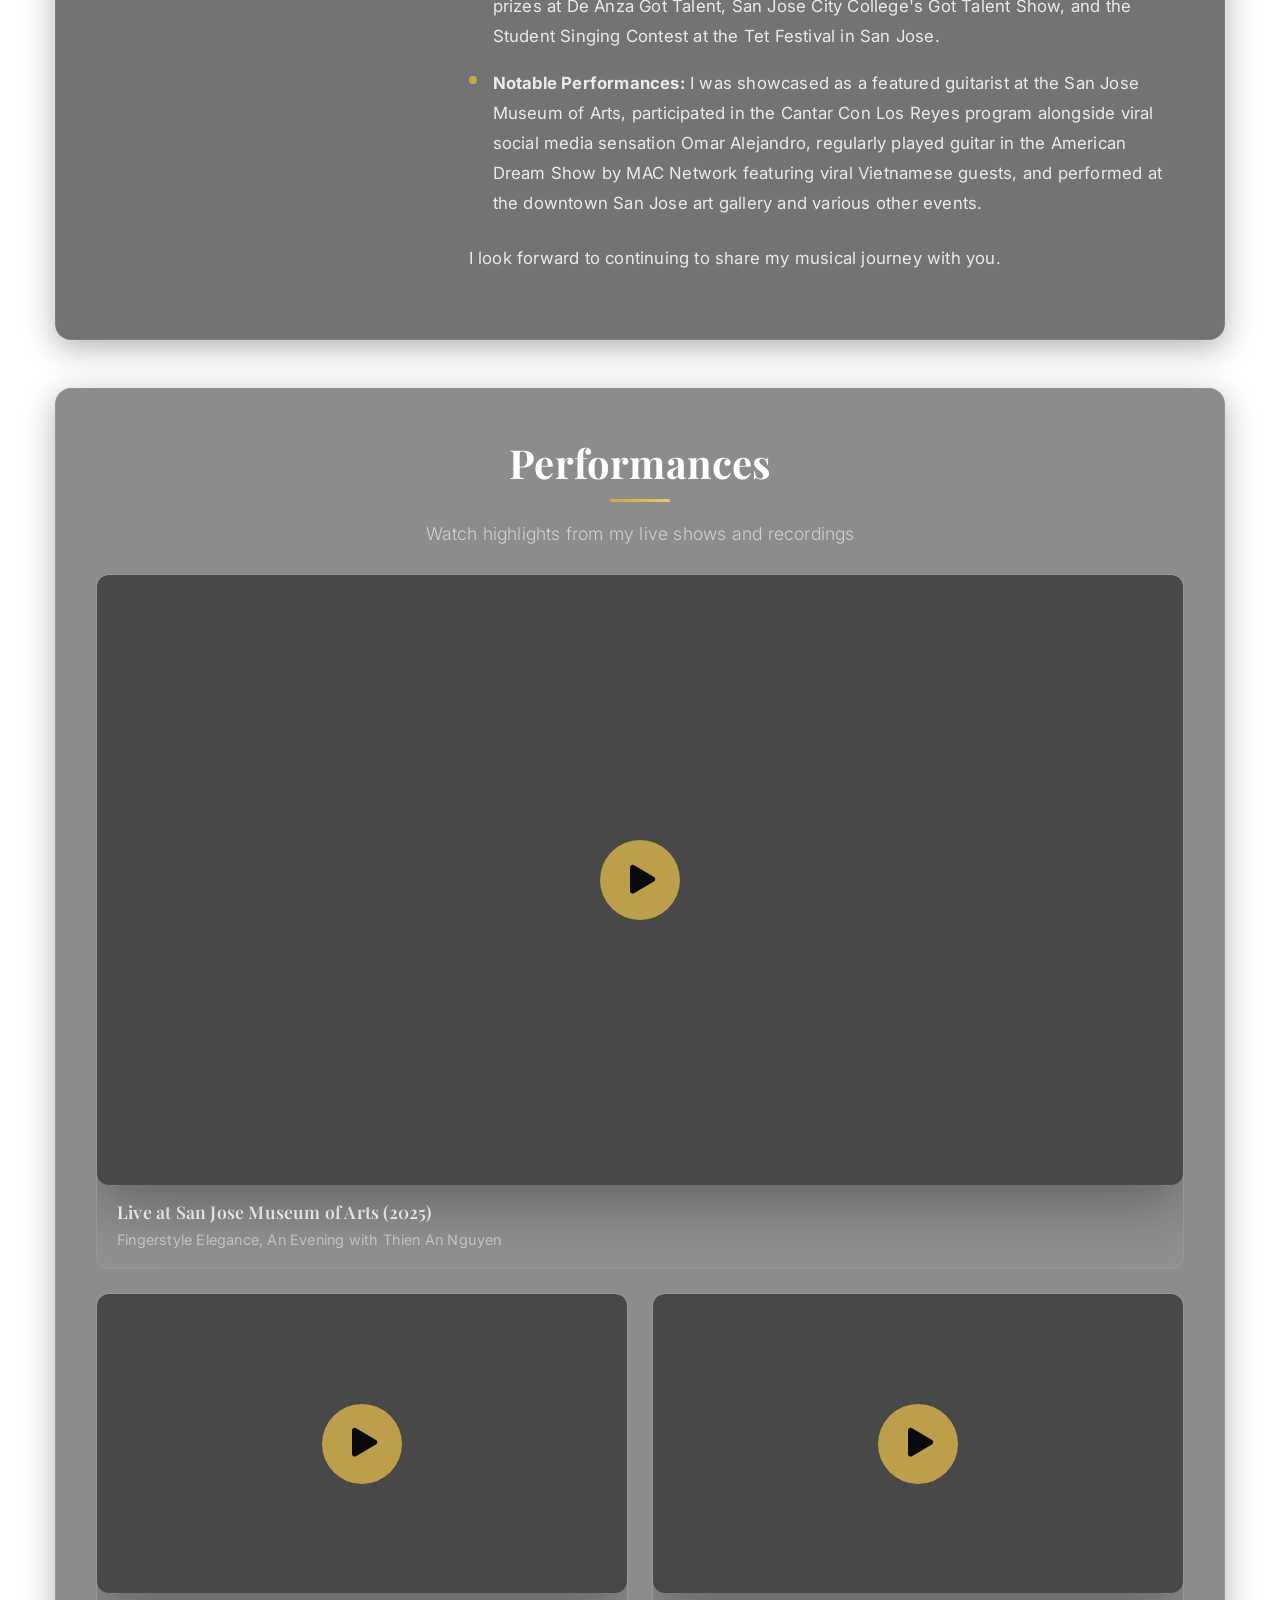
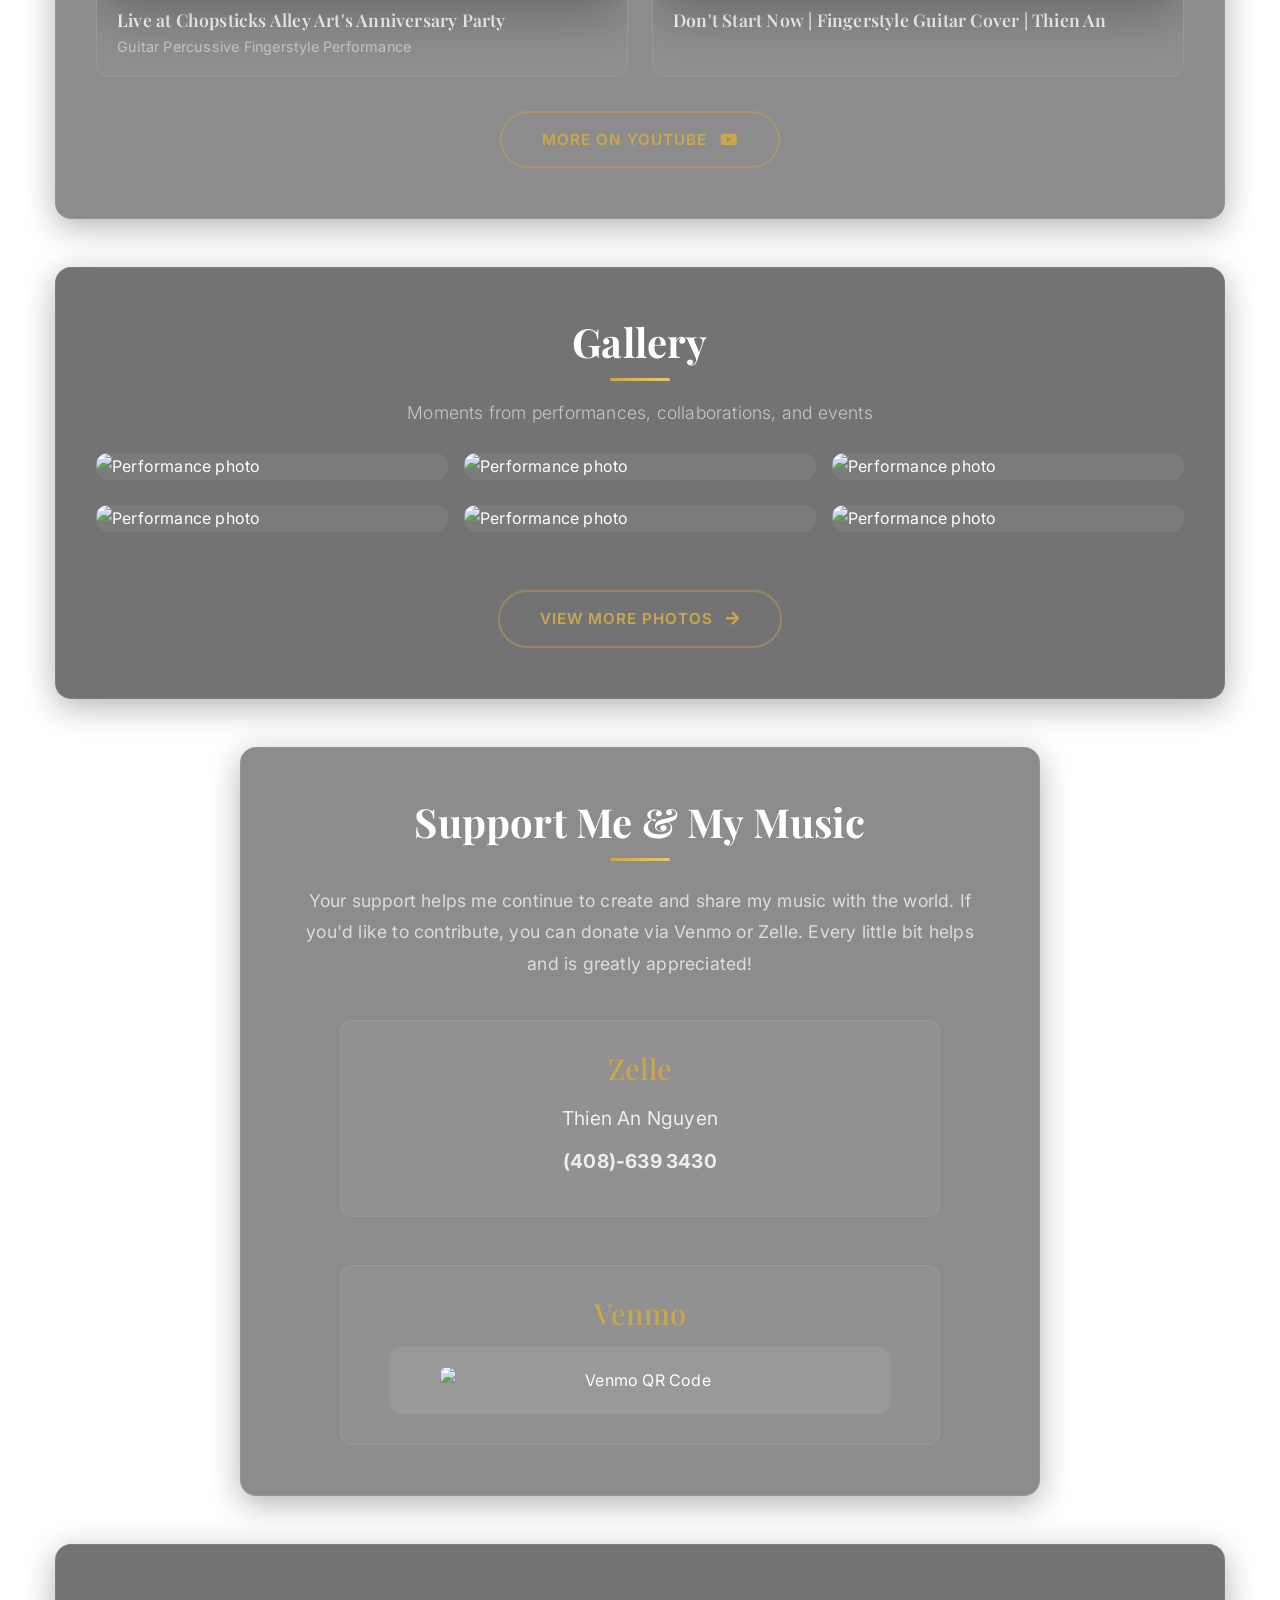
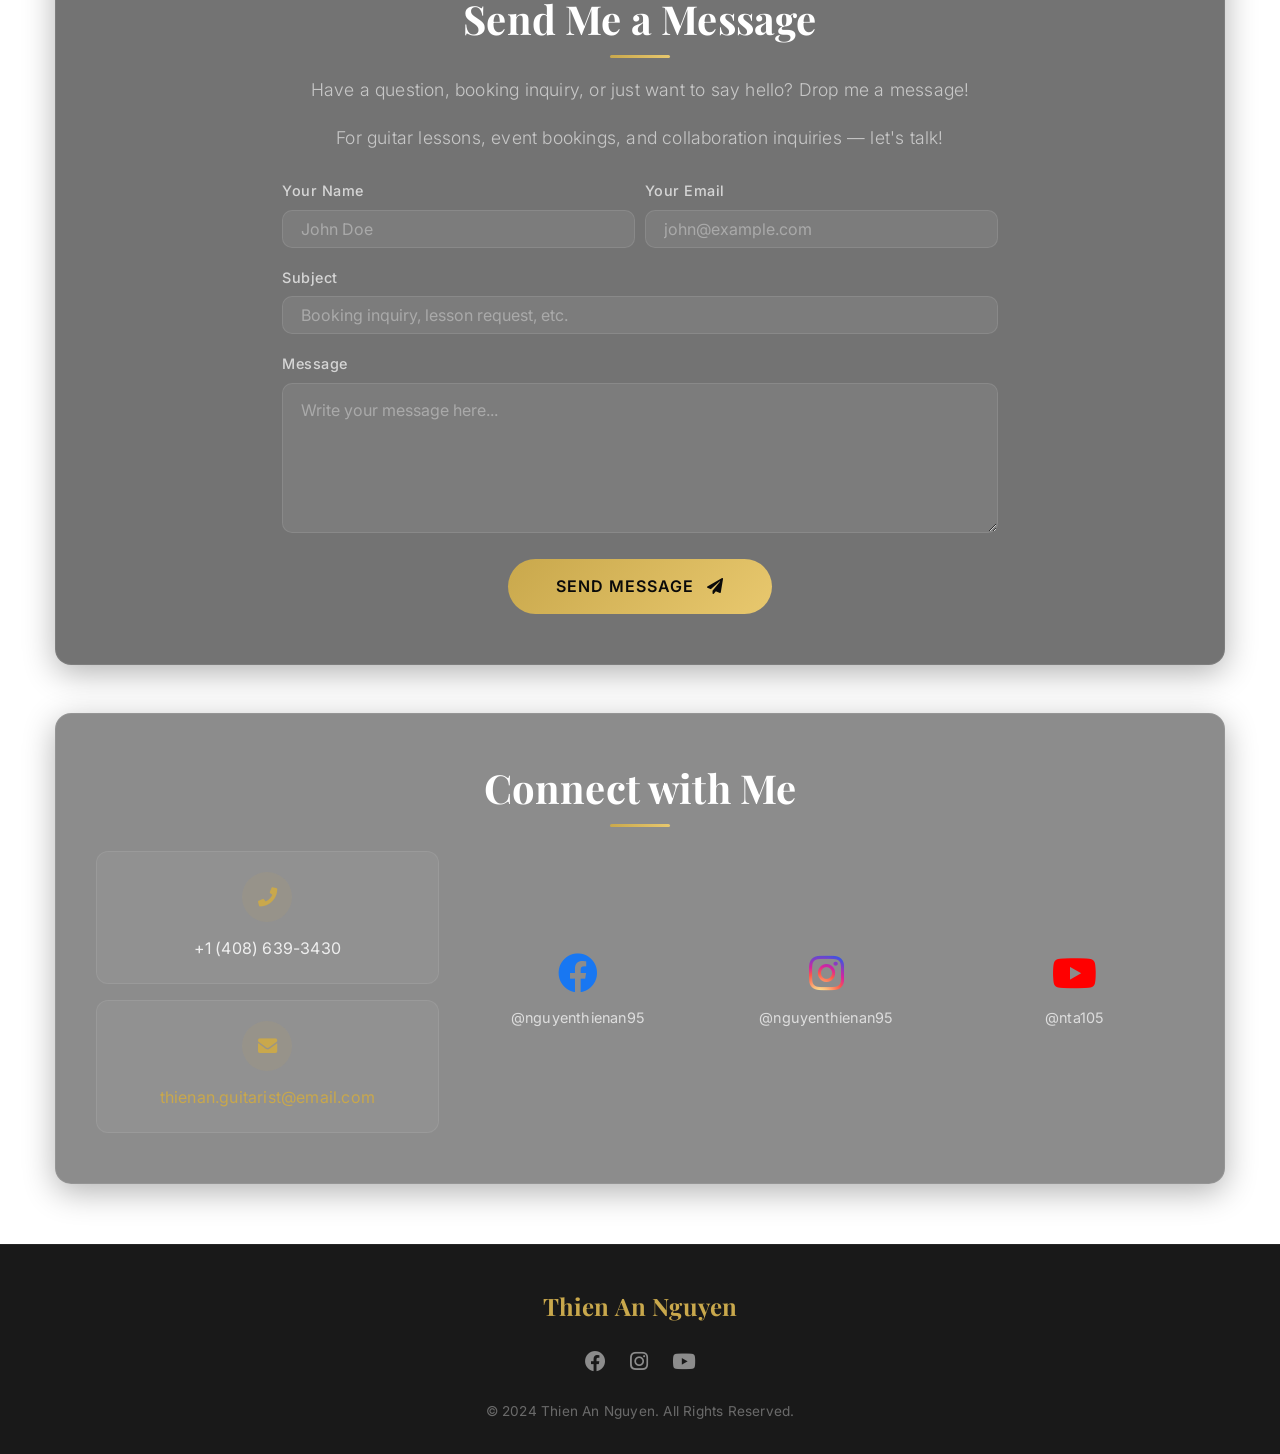
==== commit 4ed878dd: "Refactor code structure for improved readability and maintainability" ====
--- a/index.html
+++ b/index.html
@@ -195,7 +195,7 @@
                         <div class="gallery-overlay"><i class="fas fa-expand"></i></div>
                     </div>
                     <div class="gallery-item" data-aos="zoom-in" data-aos-delay="600">
-                        <img src="images/Hinh Thien An 4.jpg" alt="Performance photo" loading="lazy">
+                        <img src="images/Hinh-Thien-An-4.jpg" alt="Performance photo" loading="lazy">
                         <div class="gallery-overlay"><i class="fas fa-expand"></i></div>
                     </div>
                 </div>
@@ -225,7 +225,7 @@
                 <div class="support-card">
                     <h3>Venmo</h3>
                     <div class="qr-container">
-                        <img src="images/Venmo QRC.png" alt="Venmo QR Code" class="venmo-qr" loading="lazy">
+                        <img src="images/Venmo-QRC.png" alt="Venmo QR Code" class="venmo-qr" loading="lazy">
                     </div>
                 </div>
             </section>
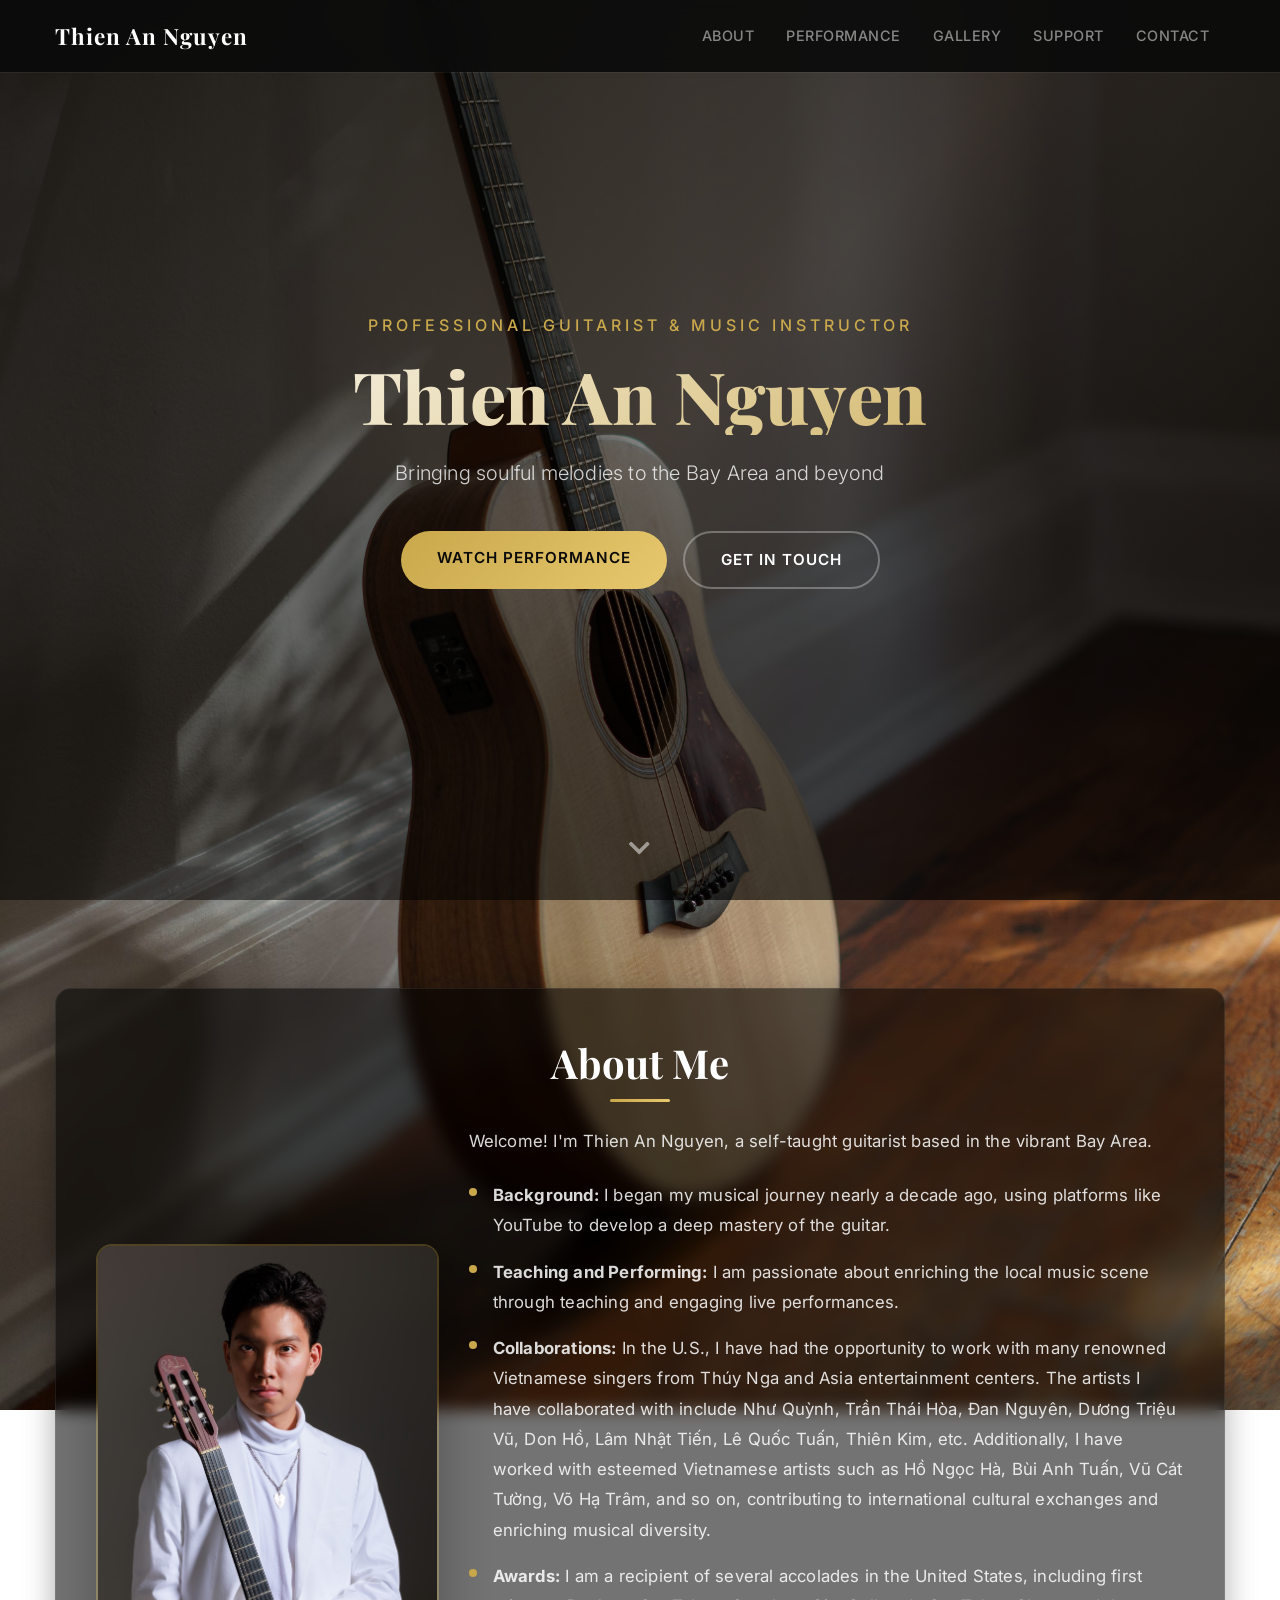
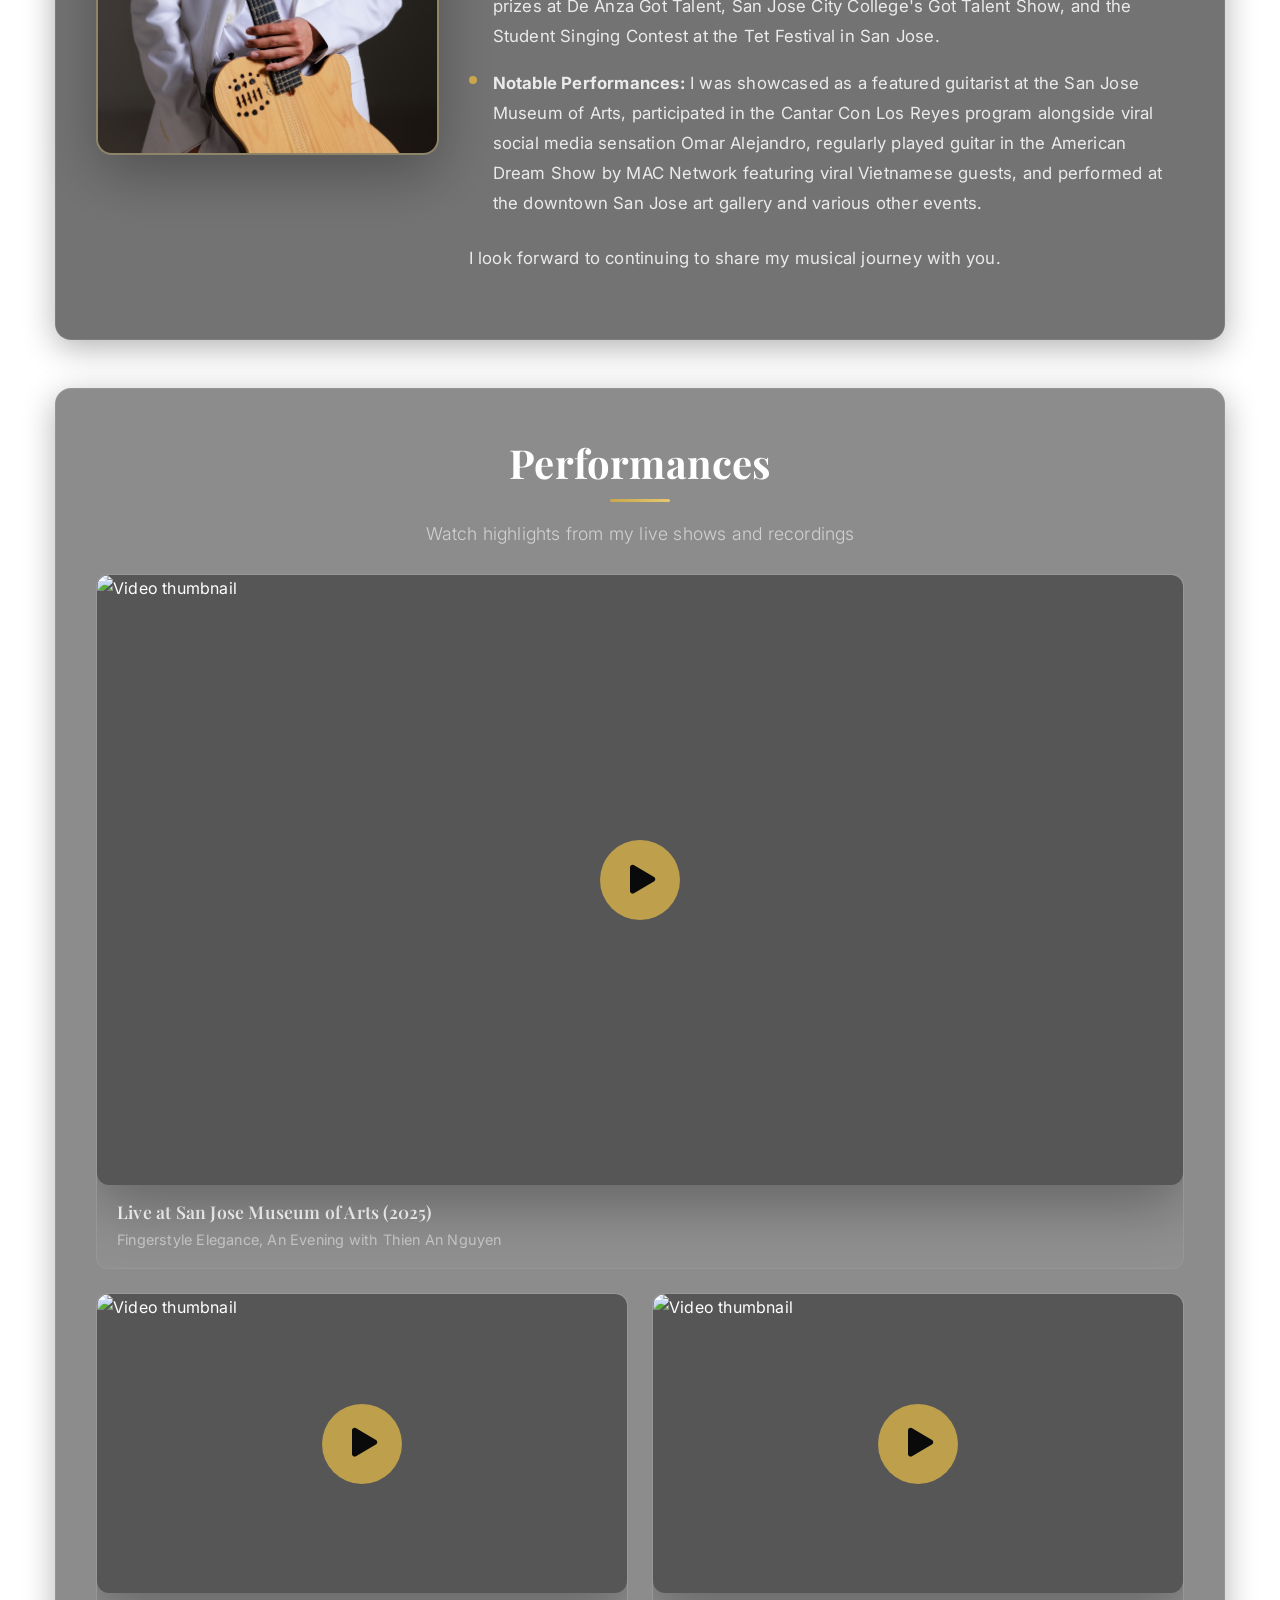
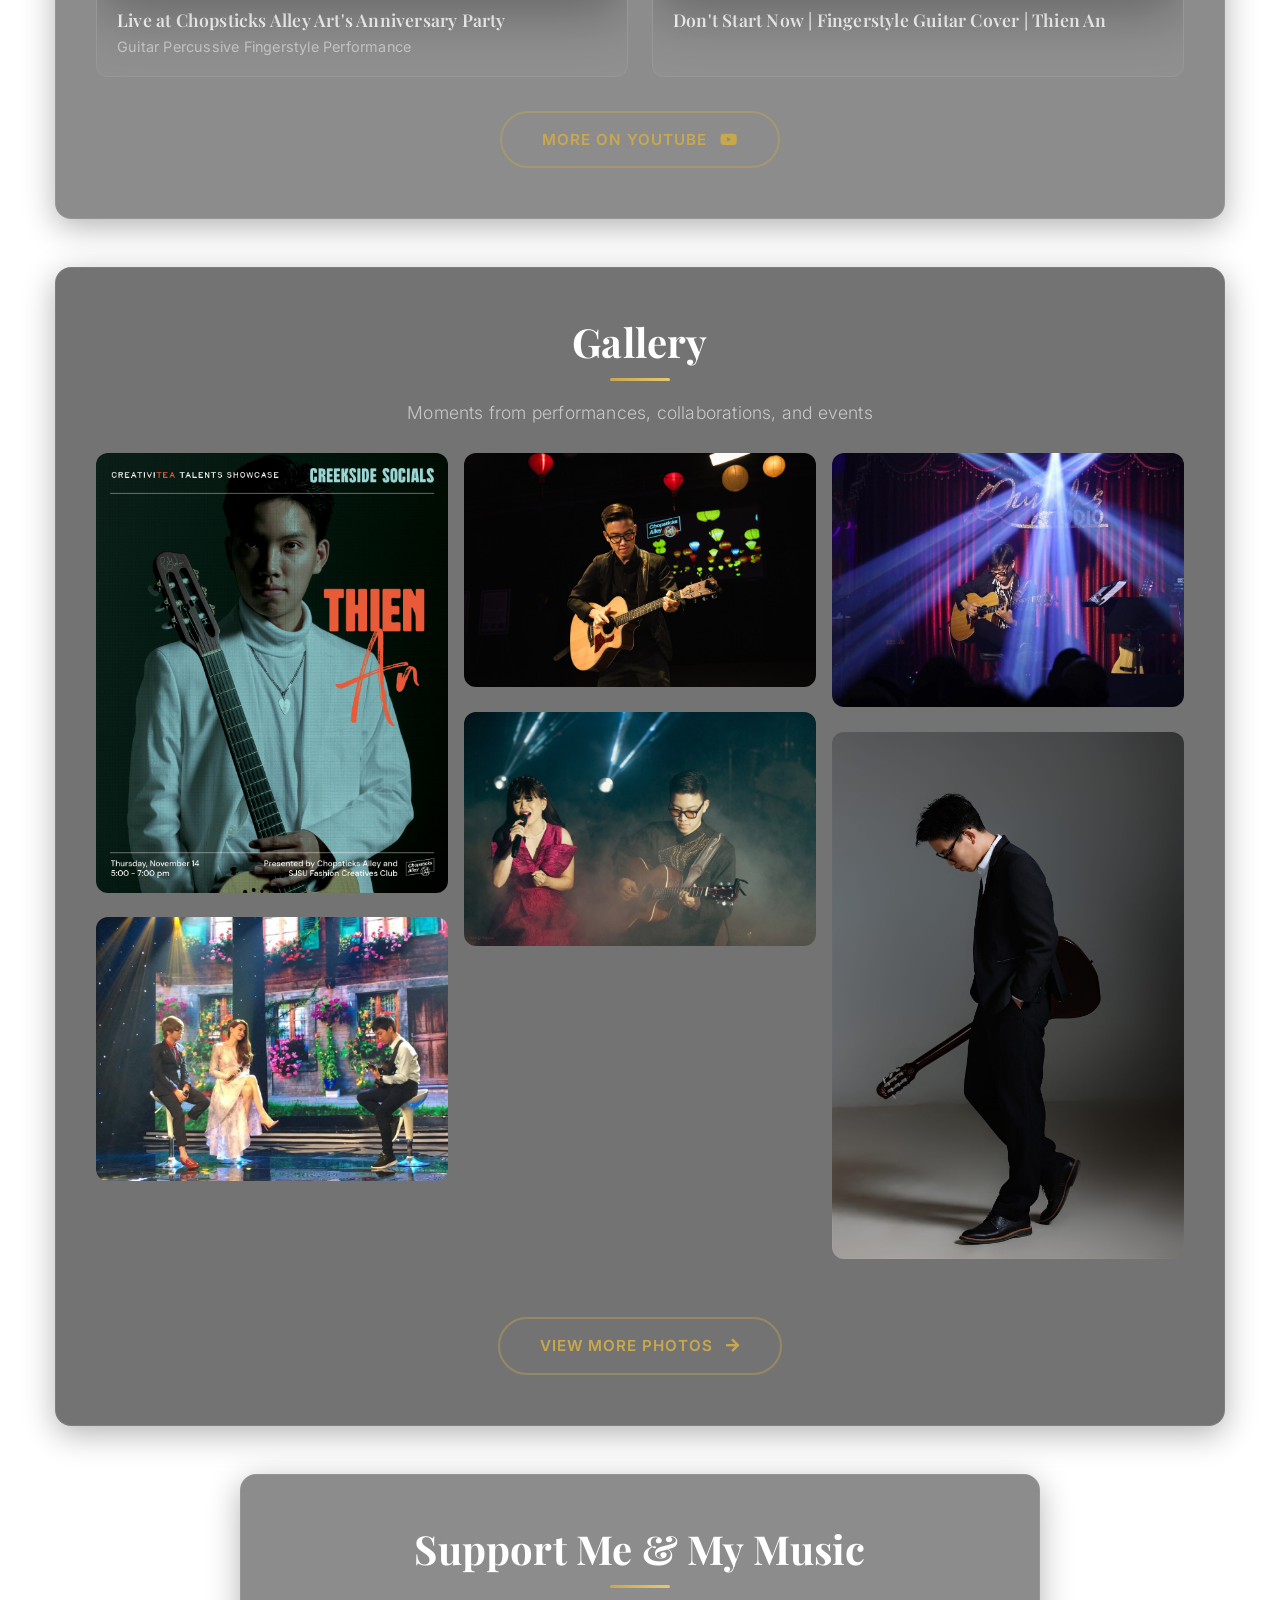
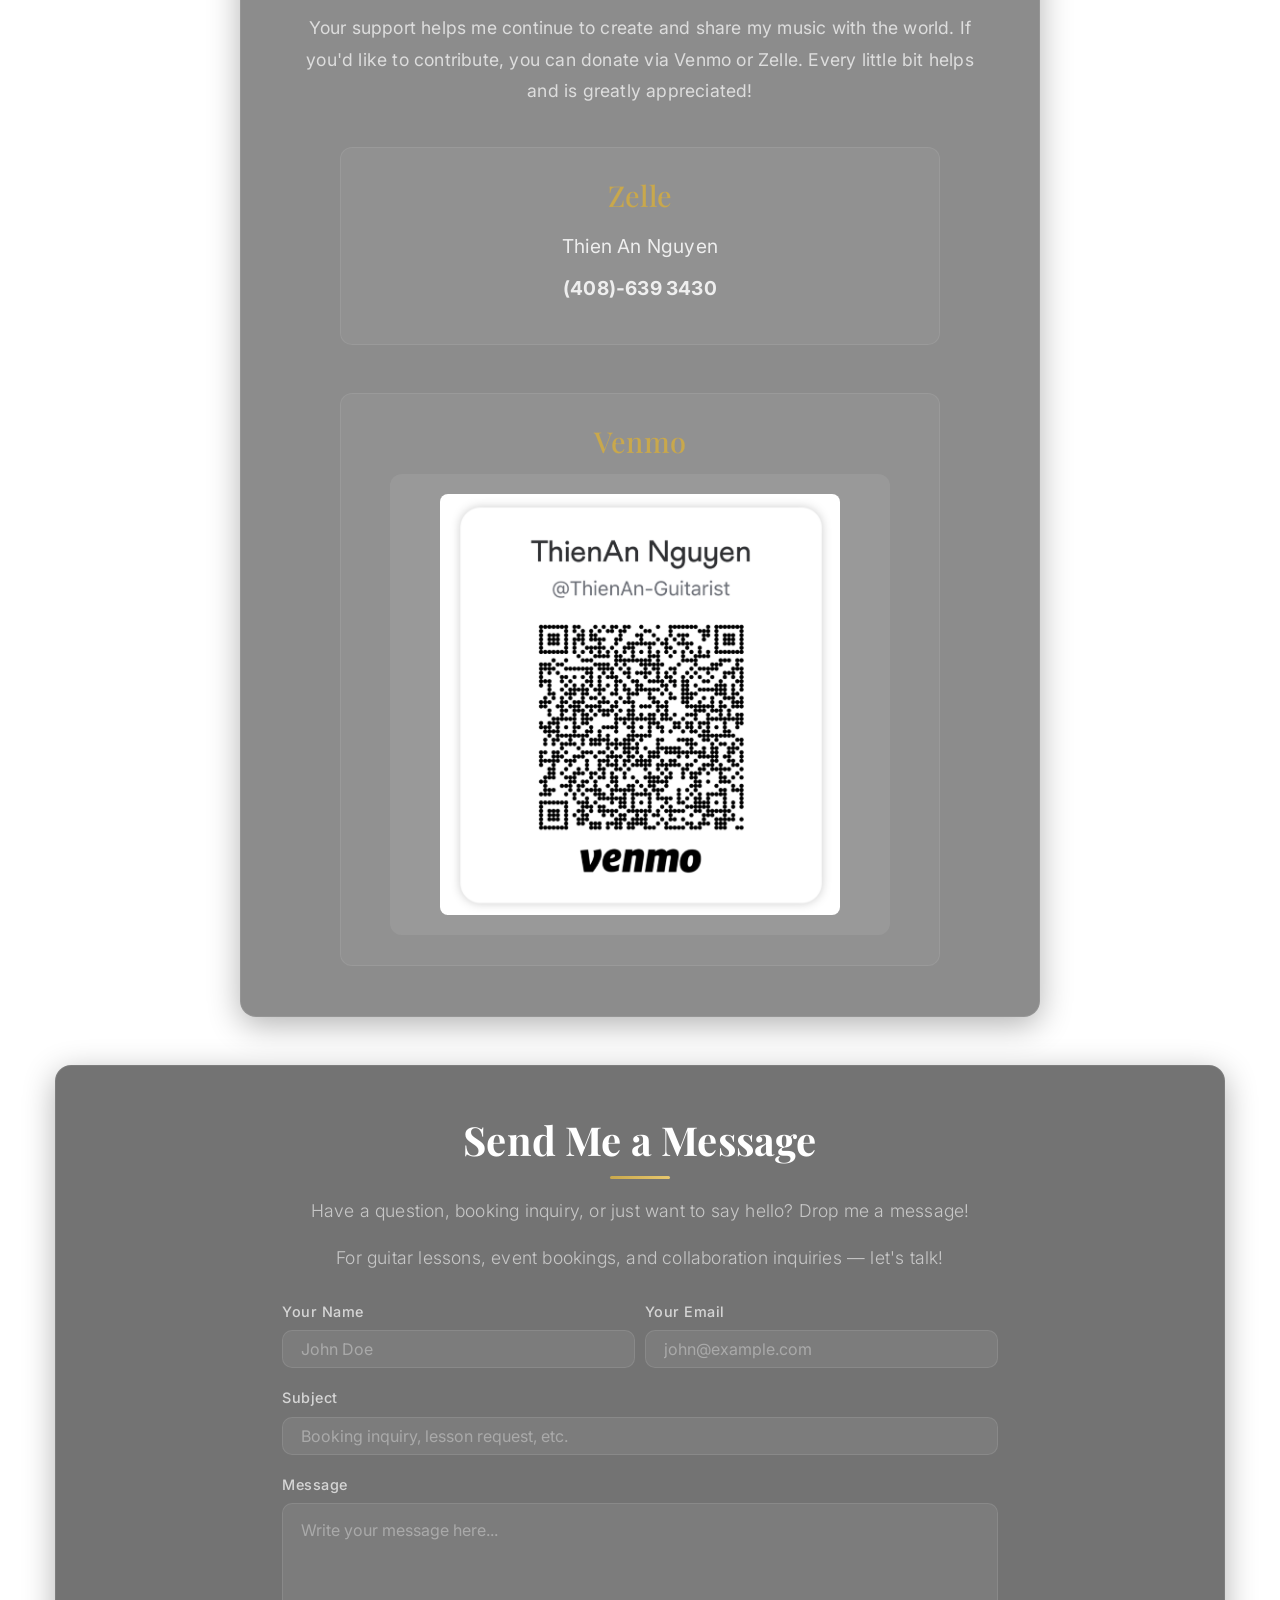
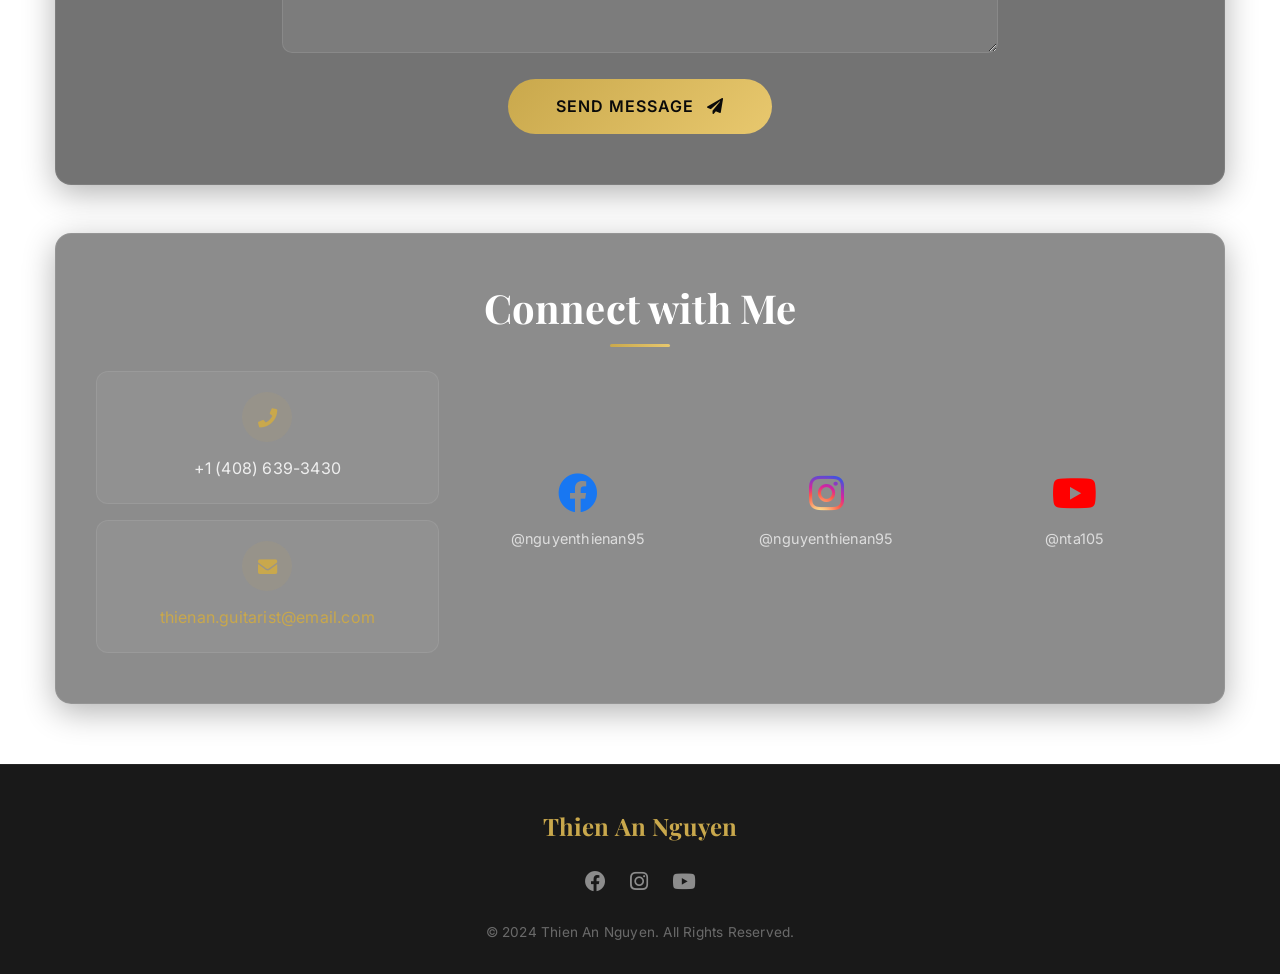
==== commit 30bdbb39: "feat: add video thumbnails for better visual representation and adjust overlay background opacity" ====
--- a/index.html
+++ b/index.html
@@ -119,6 +119,7 @@
                     <div class="video-card video-card-featured">
                         <div class="embed-responsive embed-responsive-16by9 video-wrapper">
                             <div class="video-overlay" data-src="https://www.youtube.com/embed/3MVzg6YN5og">
+                                <img src="https://img.youtube.com/vi/3MVzg6YN5og/maxresdefault.jpg" alt="Video thumbnail" class="video-thumbnail">
                                 <button class="play-button"><i class="fas fa-play"></i></button>
                             </div>
                             <iframe class="embed-responsive-item" src=""
@@ -134,6 +135,7 @@
                     <div class="video-card">
                         <div class="embed-responsive embed-responsive-16by9 video-wrapper">
                             <div class="video-overlay" data-src="https://www.youtube.com/embed/_WajxddbmLE">
+                                <img src="https://img.youtube.com/vi/_WajxddbmLE/maxresdefault.jpg" alt="Video thumbnail" class="video-thumbnail">
                                 <button class="play-button"><i class="fas fa-play"></i></button>
                             </div>
                             <iframe class="embed-responsive-item" src=""
@@ -149,6 +151,7 @@
                     <div class="video-card">
                         <div class="embed-responsive embed-responsive-16by9 video-wrapper">
                             <div class="video-overlay" data-src="https://www.youtube.com/embed/Ky-gH29grdw">
+                                <img src="https://img.youtube.com/vi/Ky-gH29grdw/maxresdefault.jpg" alt="Video thumbnail" class="video-thumbnail">
                                 <button class="play-button"><i class="fas fa-play"></i></button>
                             </div>
                             <iframe class="embed-responsive-item" src=""
--- a/styles.css
+++ b/styles.css
@@ -356,13 +356,23 @@
     left: 0;
     width: 100%;
     height: 100%;
-    background: rgba(0, 0, 0, 0.5);
+    background: rgba(0, 0, 0, 0.4);
     display: flex;
     justify-content: center;
     align-items: center;
     cursor: pointer;
     z-index: 1;
     transition: opacity 0.3s ease;
+}
+
+.video-thumbnail {
+    position: absolute;
+    top: 0;
+    left: 0;
+    width: 100%;
+    height: 100%;
+    object-fit: cover;
+    z-index: -1;
 }
 
 .video-overlay.hidden {
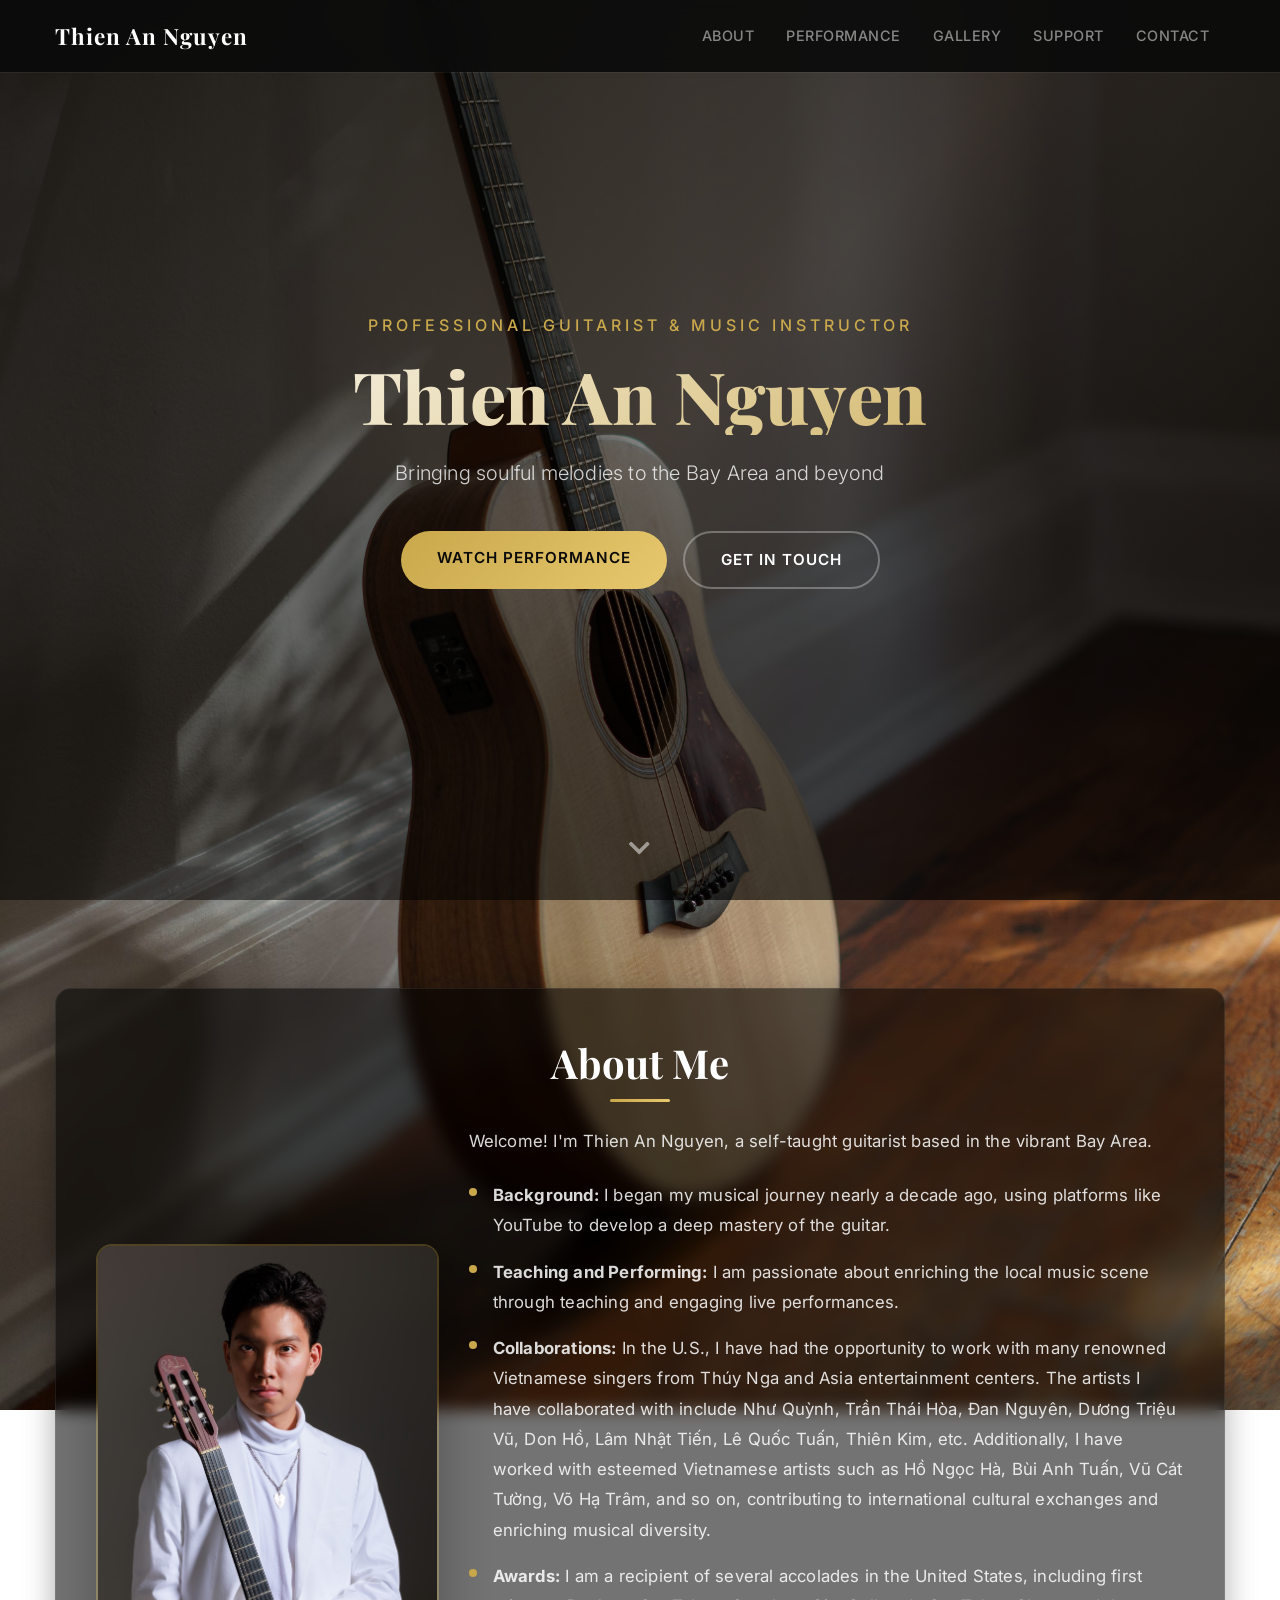
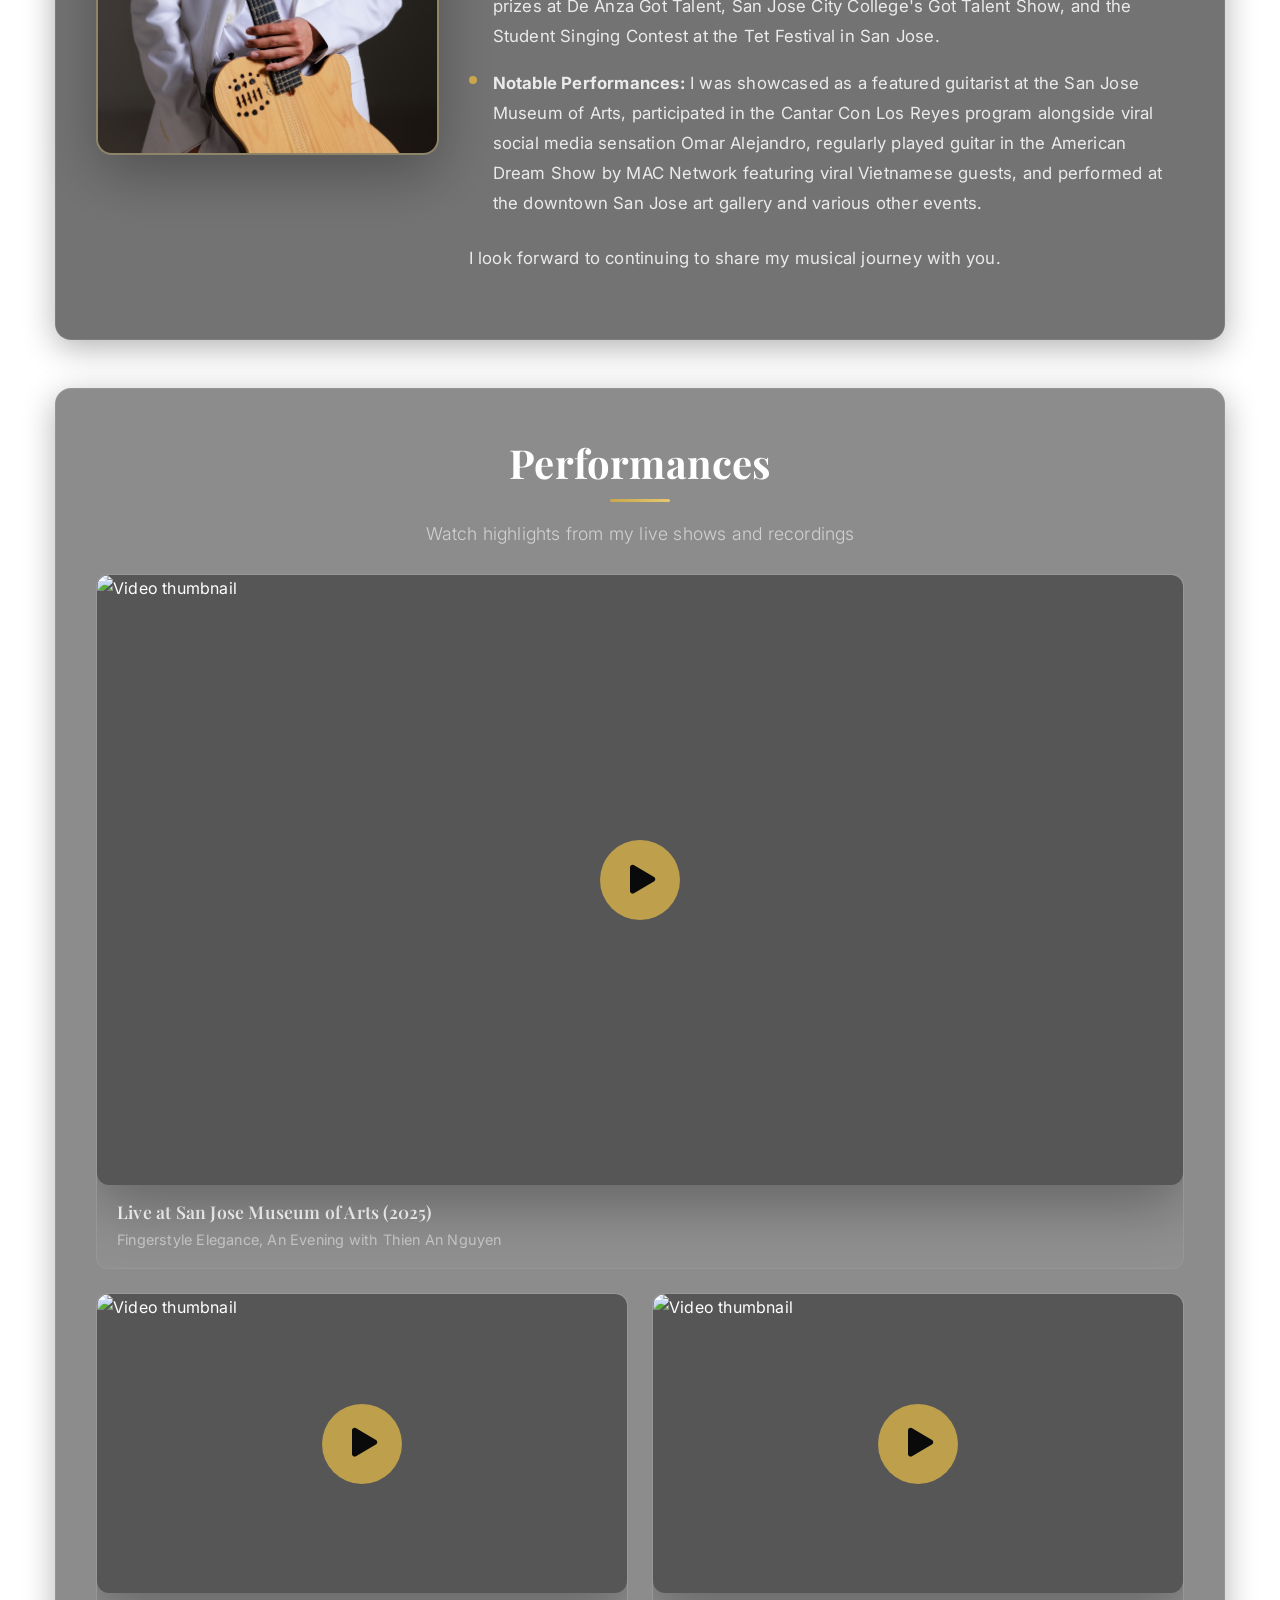
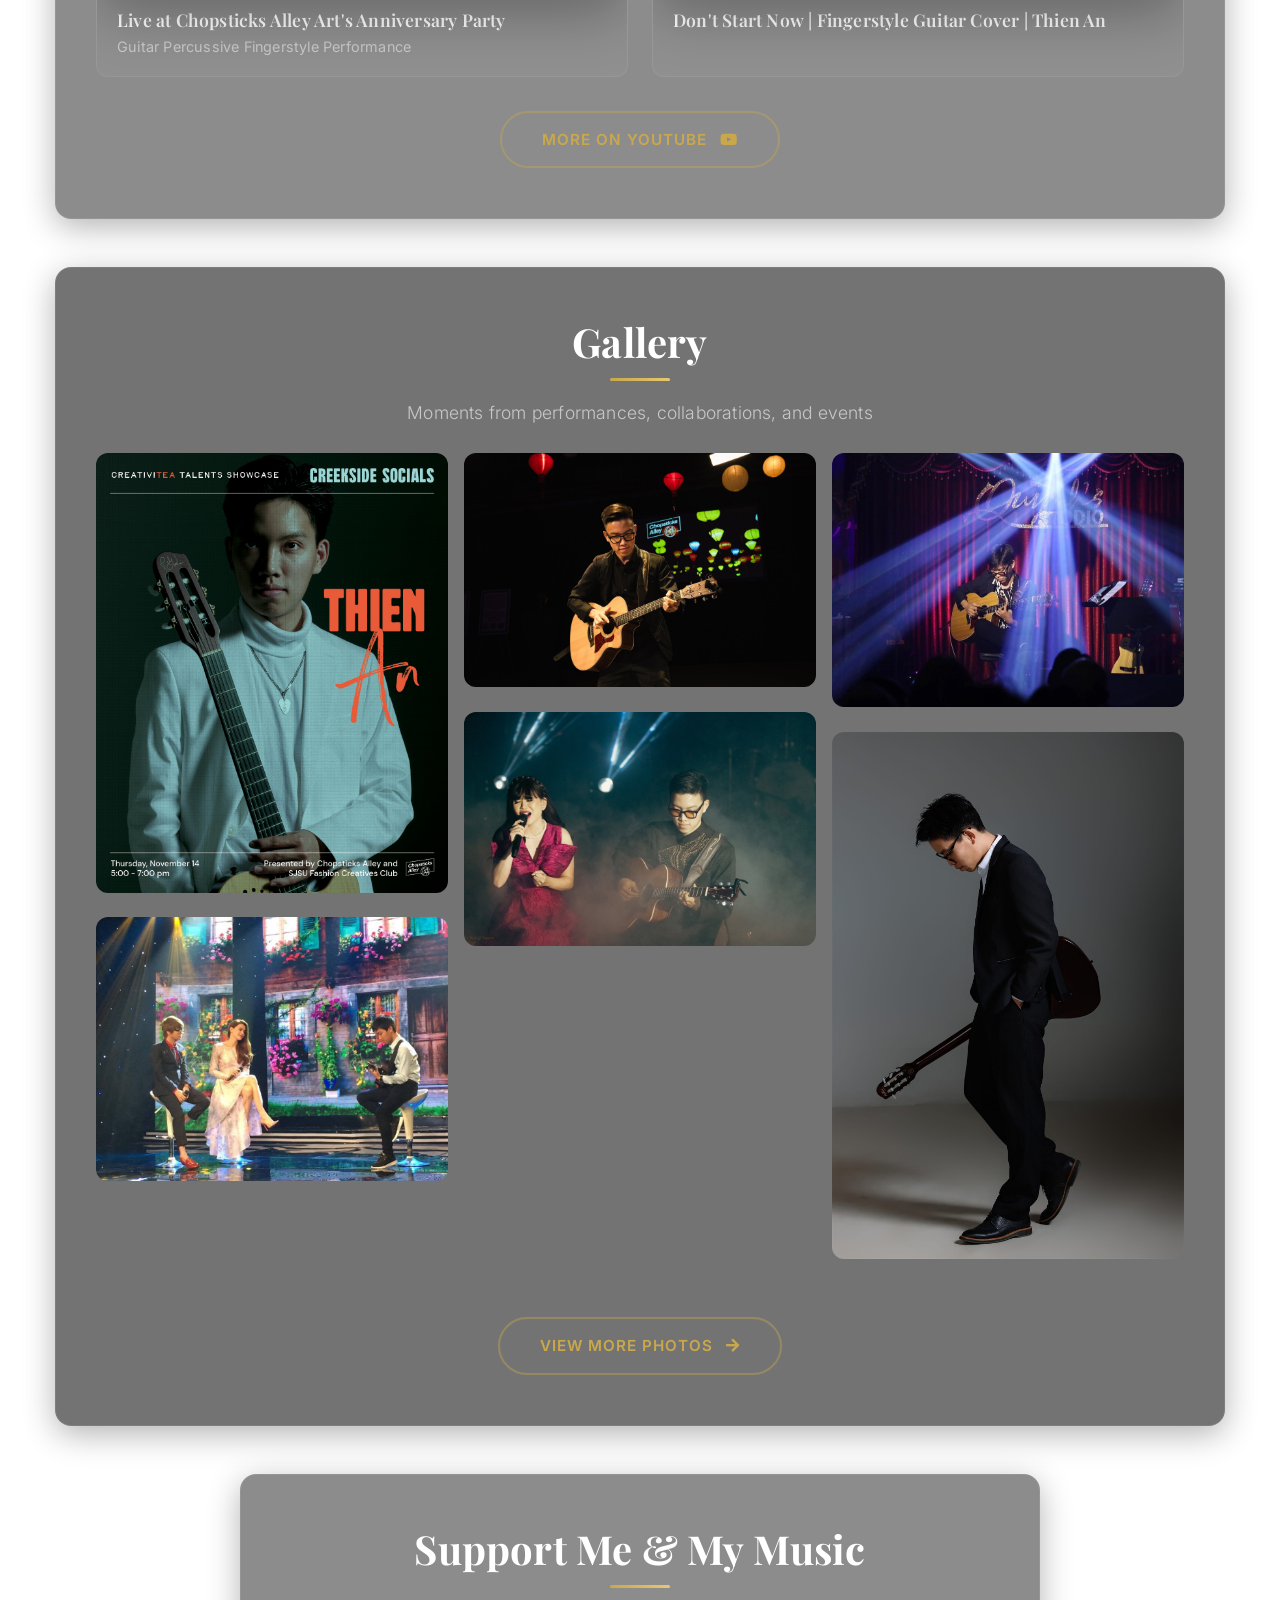
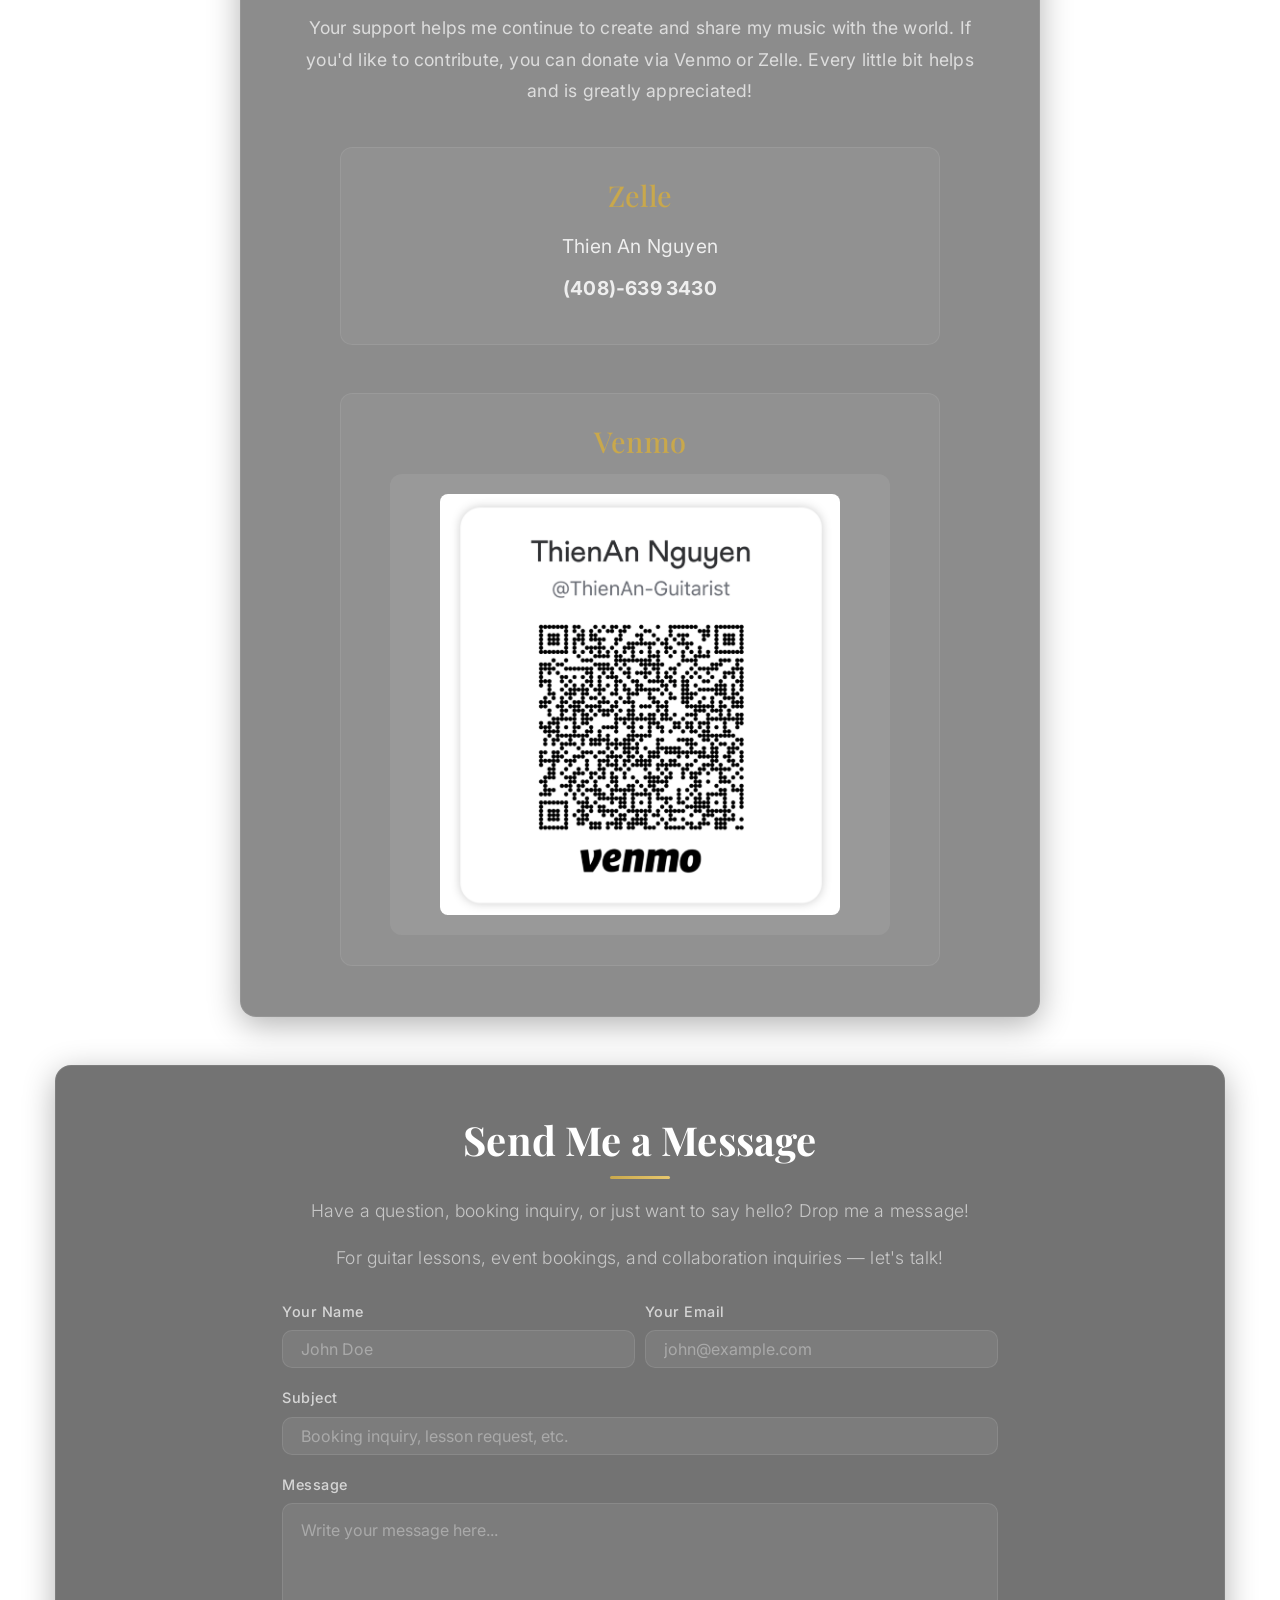
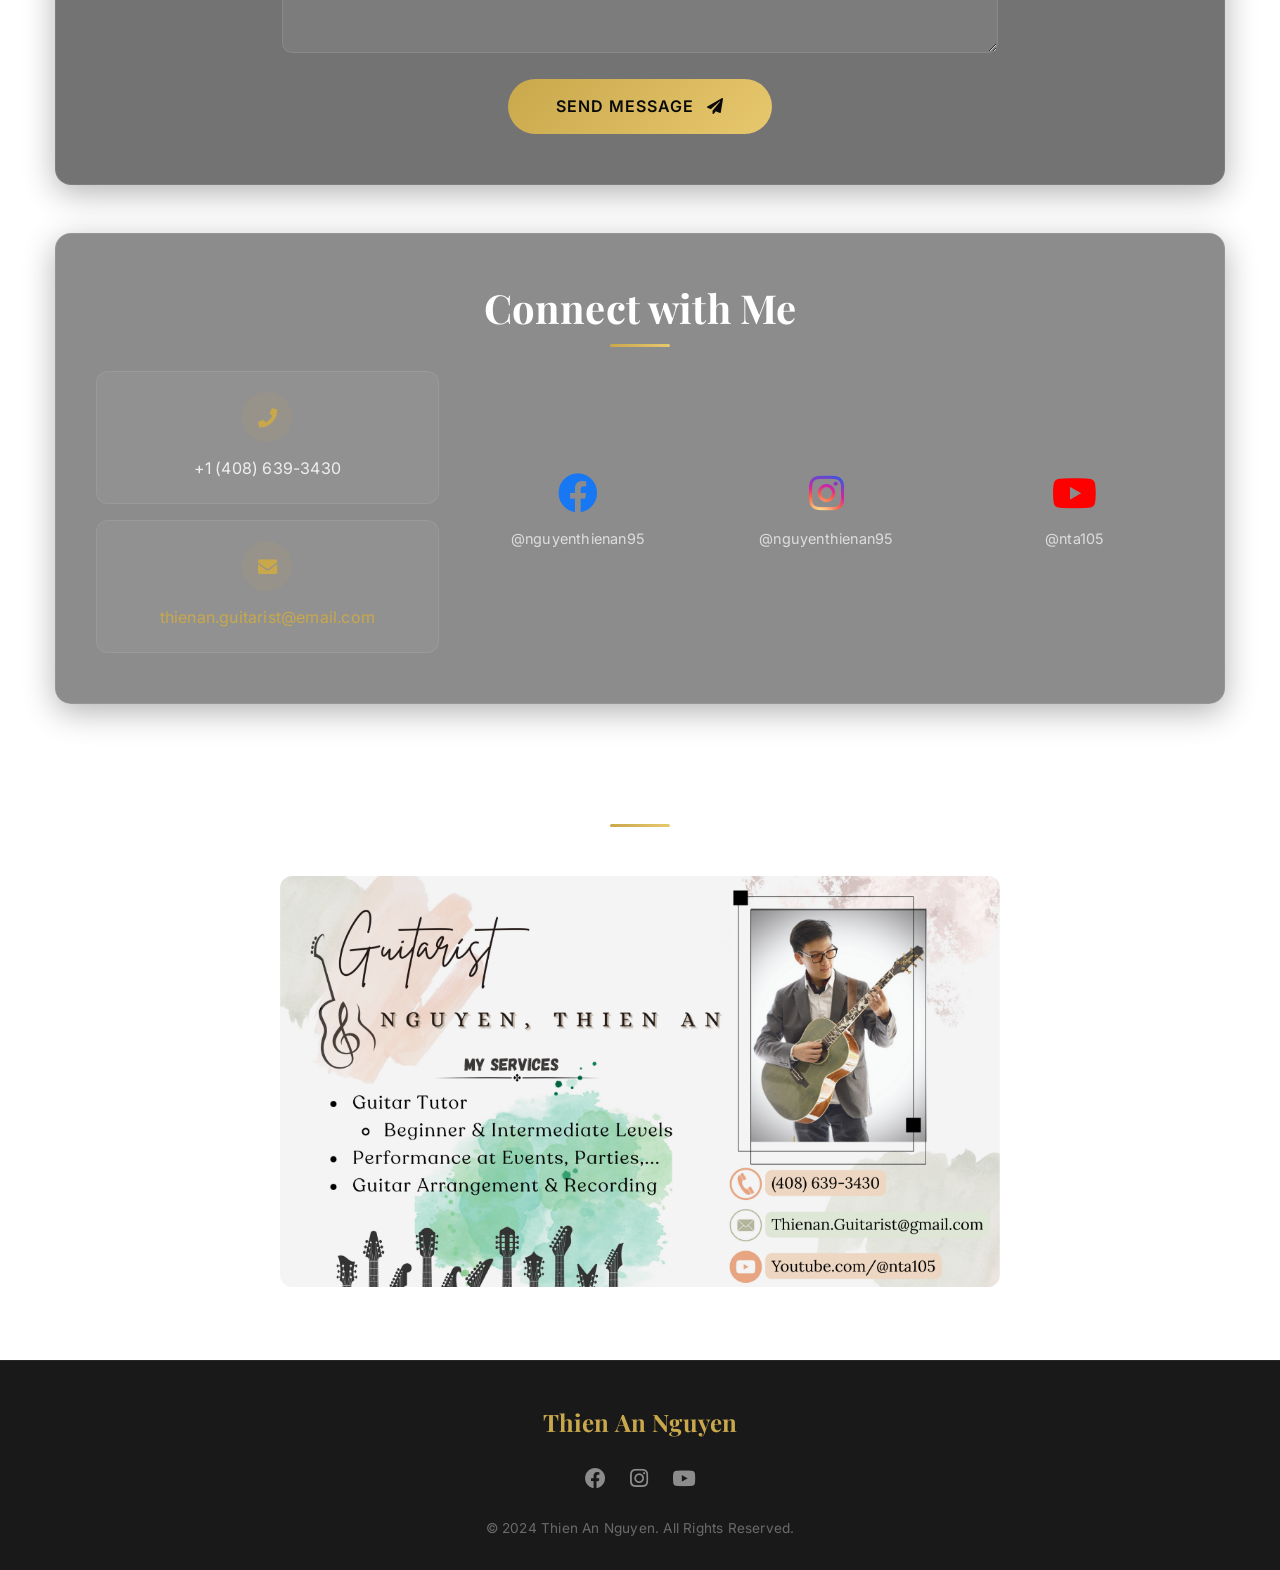
==== commit 005001be: "feat: add services card section with header and image for offerings" ====
--- a/index.html
+++ b/index.html
@@ -329,6 +329,17 @@
                 </div>
             </section>
         </main>
+    </div>
+
+    <!-- Services Card -->
+    <div class="container mb-5" data-aos="fade-up">
+        <div class="section-header text-center mb-4">
+            <h2>What I Offer</h2>
+            <div class="section-divider"></div>
+        </div>
+        <div class="text-center" style="background: rgba(255,255,255,0.03); border: 1px solid rgba(255,255,255,0.08); border-radius: 20px; padding: 24px; backdrop-filter: blur(8px);">
+            <img src="images/Guitar-(media-2).png" alt="Thien An Nguyen - Guitar Services" class="img-fluid" style="max-width: 720px; width: 100%; border-radius: 12px;" loading="lazy">
+        </div>
     </div>
 
     <!-- Floating CTA Button -->
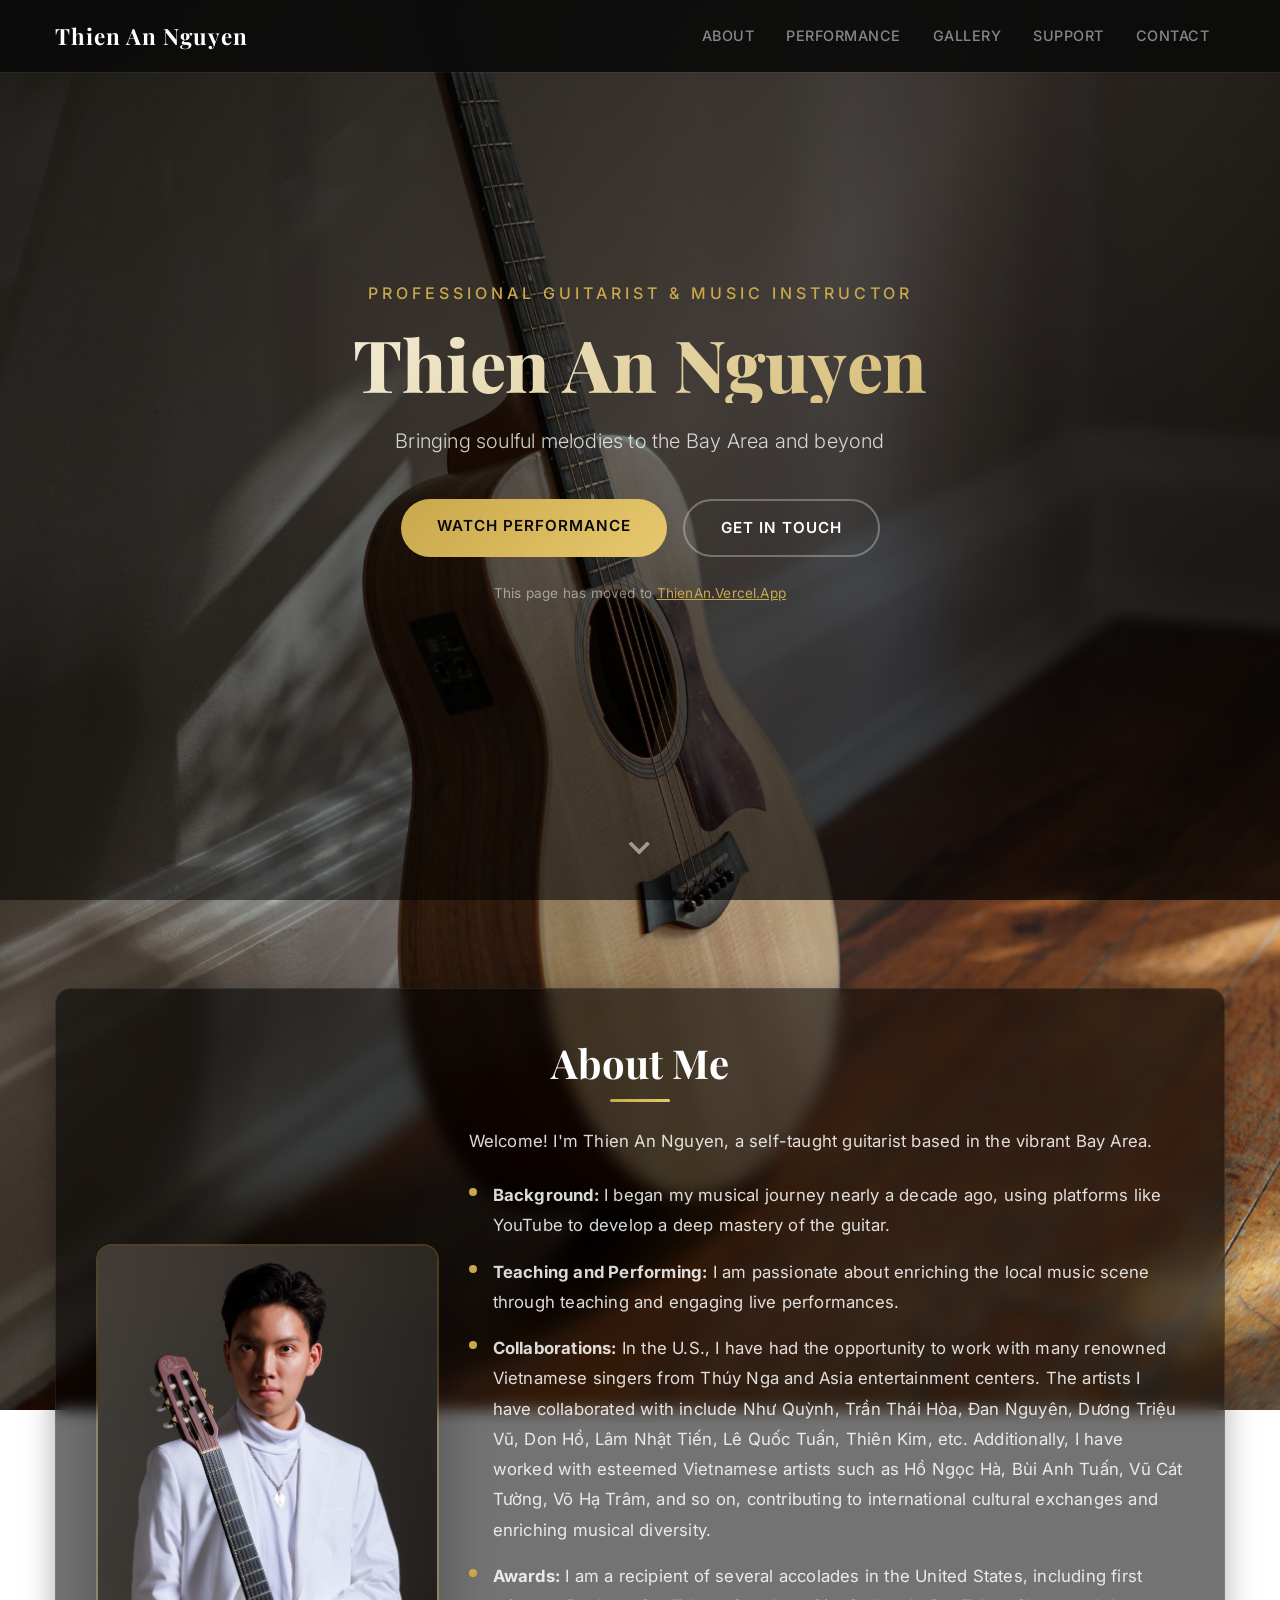
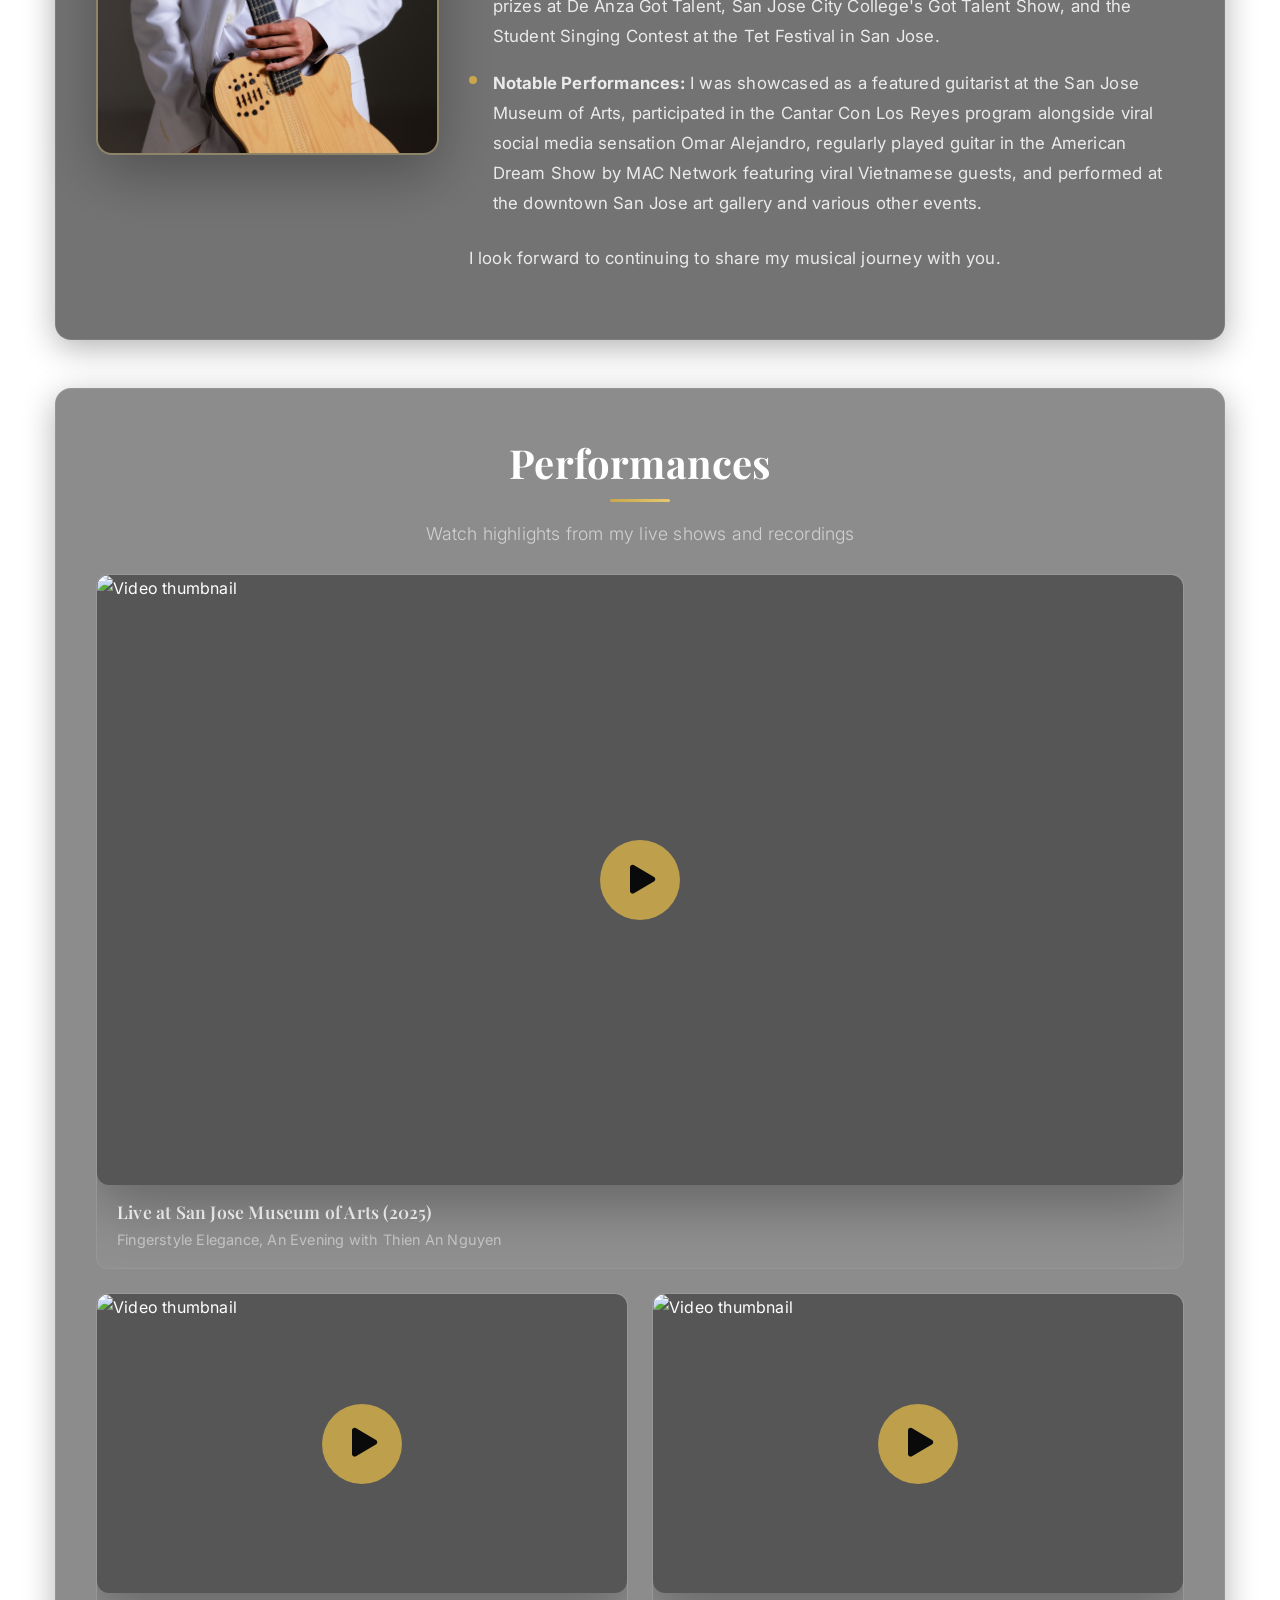
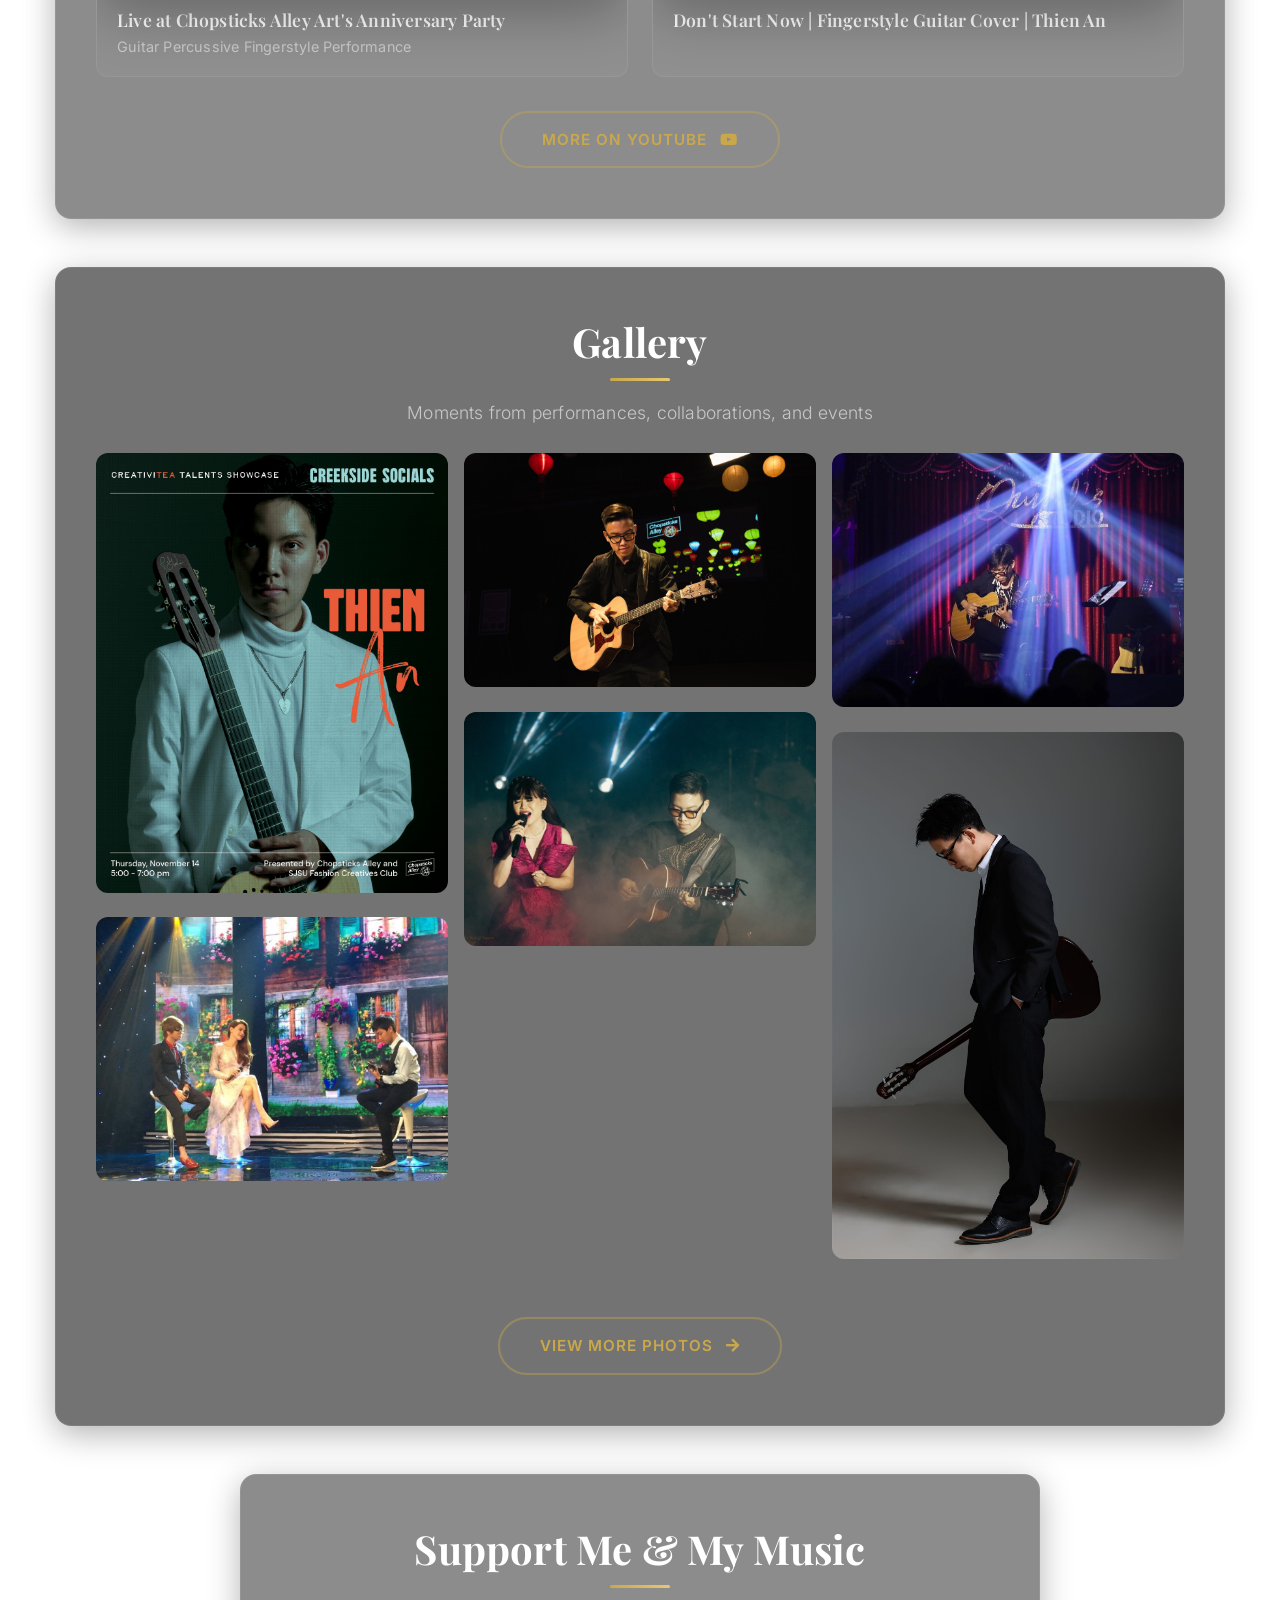
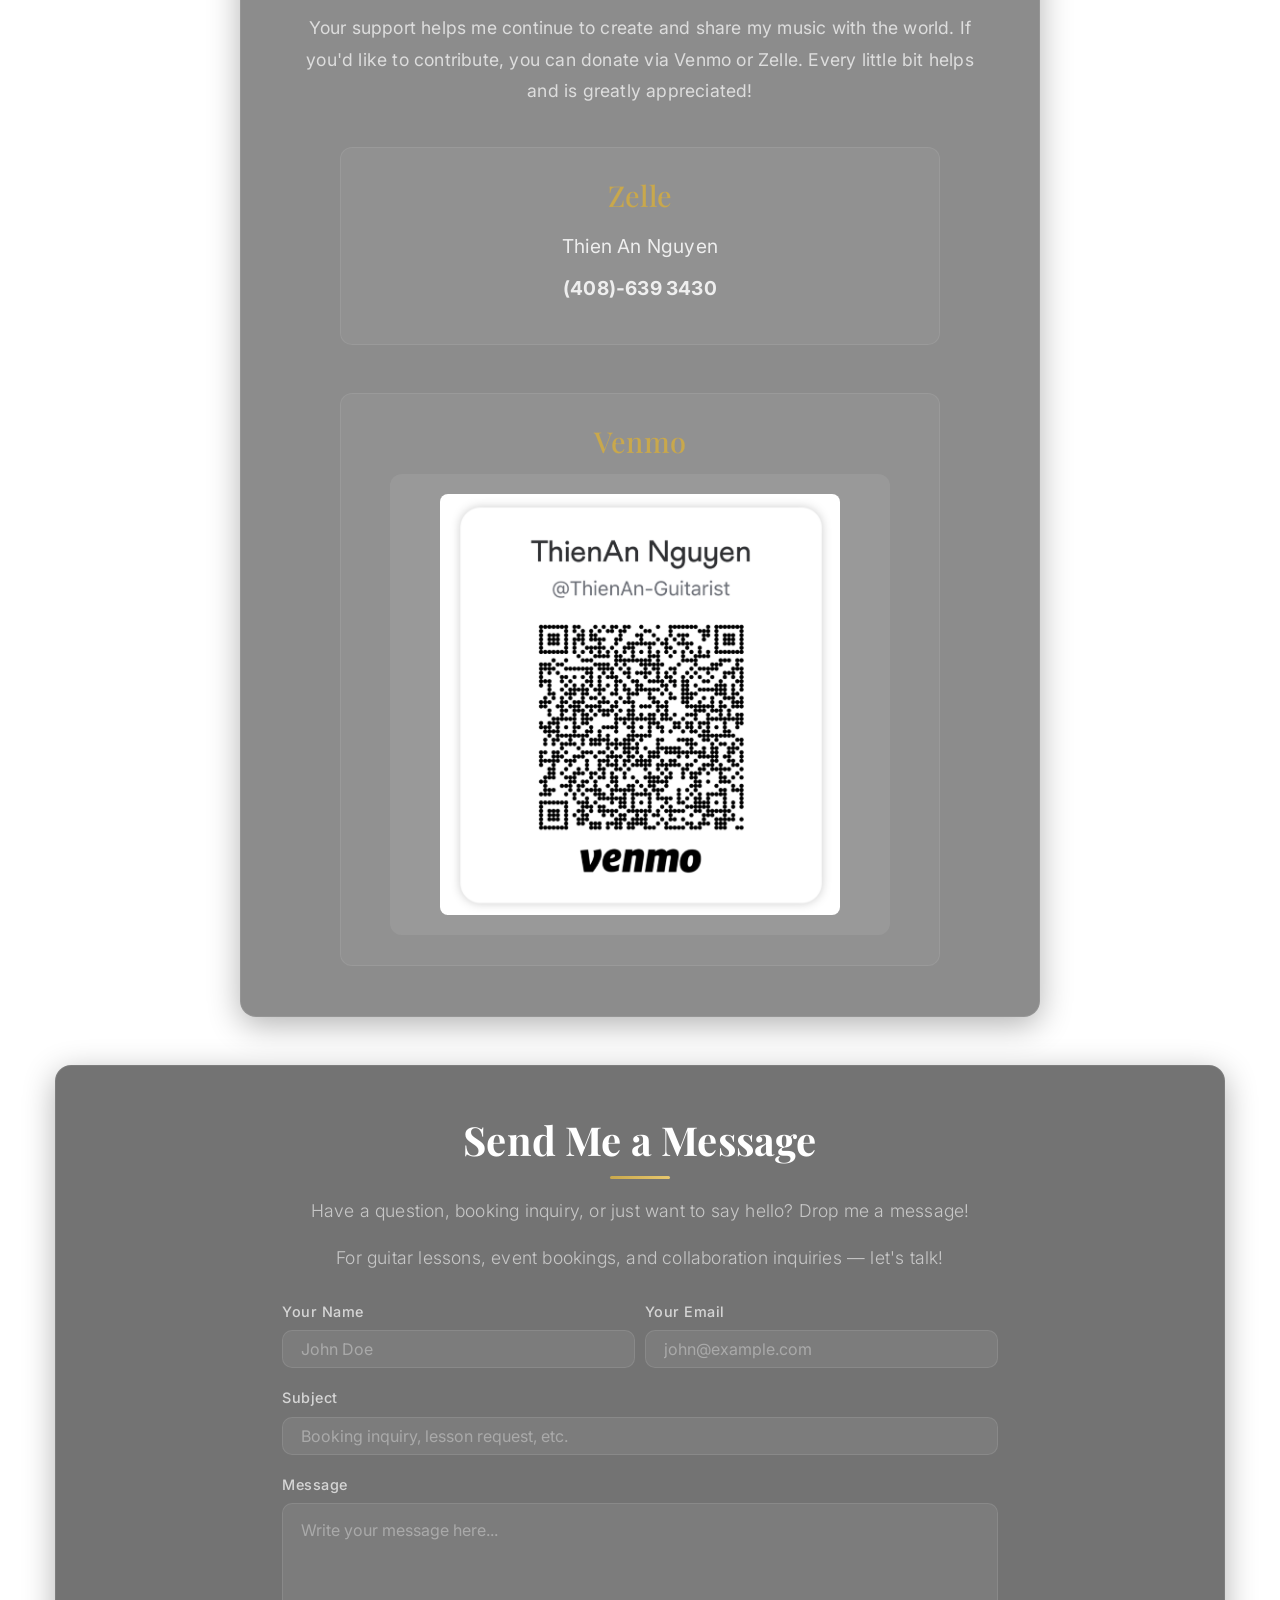
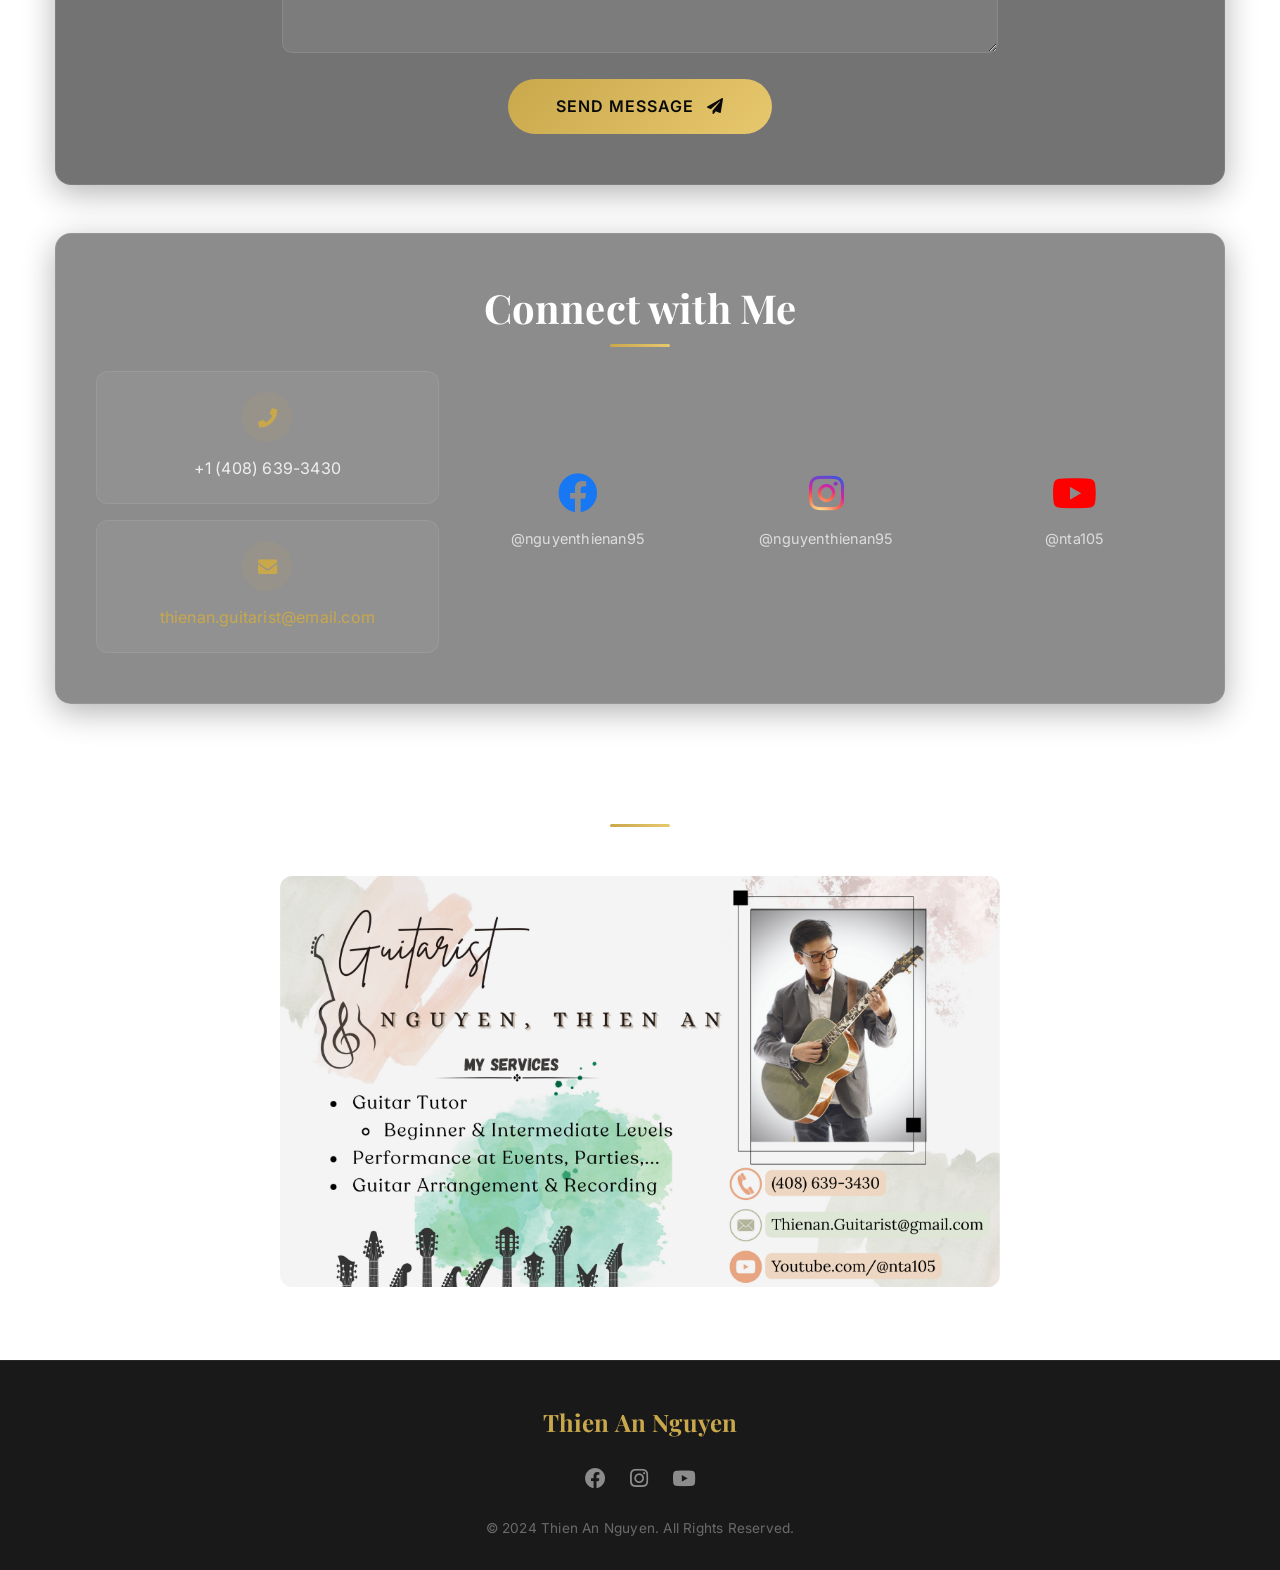
==== commit bb0d162b: "feat: add notification about page relocation to ThienAn.Vercel.App" ====
--- a/index.html
+++ b/index.html
@@ -59,6 +59,9 @@
                 <a href="#featured-video" class="btn-hero-primary">Watch Performance</a>
                 <a href="#contact" class="btn-hero-secondary">Get in Touch</a>
             </div>
+            <p data-aos="fade-up" data-aos-delay="800" style="margin-top: 24px; font-size: 0.85rem; color: rgba(255,255,255,0.5);">
+                This page has moved to <a href="https://thienan.vercel.app" target="_blank" rel="noopener noreferrer" style="color: #c9a84c; text-decoration: underline;">ThienAn.Vercel.App</a>
+            </p>
         </div>
         <div class="hero-scroll-indicator">
             <a href="#about"><i class="fas fa-chevron-down"></i></a>
